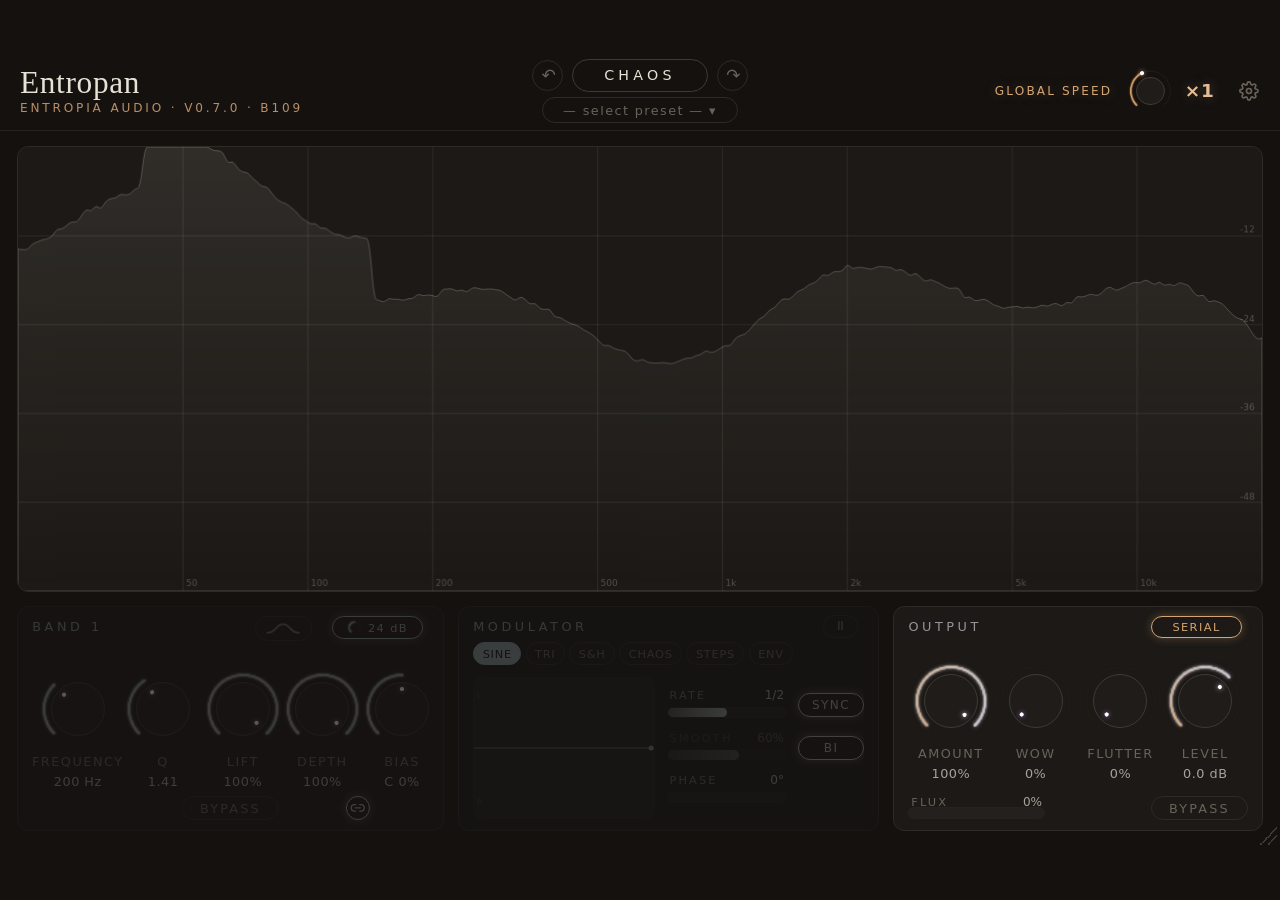
==== plugins/Entropan/Source/ui/public/index.html @ ece5e02d "fix(Entropan): B109 — repair the broken document, shape picker gets icons The UI was broken: raw scr" ====
<!DOCTYPE html>
<html lang="en">
<head>
<meta charset="UTF-8">
<meta name="viewport" content="width=device-width, initial-scale=1.0">
<title>Entropan</title>
<style>
  /* ─── BUNDLED VARIABLE FONTS (served from JUCE BinaryData) ─── */
  @font-face {
    font-family: 'Montserrat';
    src: url('/fonts/Montserrat-Variable.woff2') format('woff2-variations');
    font-weight: 100 900; font-style: normal; font-display: swap;
  }
  @font-face {
    font-family: 'Fraunces';
    src: url('/fonts/Fraunces-Variable.woff2') format('woff2-variations');
    font-weight: 100 900; font-style: normal; font-display: swap;
  }
  /* Barlow Condensed is the house UI face (Entropia design system). It ships as
     STATIC weights — there is no variable cut — so it needs one @font-face per
     weight rather than a single range. 300-600 covers everything the UI asks
     for; the few weight:100 rules resolve to 300, which is the nearest real cut
     and far better than a synthesised one. */
  @font-face {
    font-family: 'Barlow Condensed';
    src: url('/fonts/BarlowCondensed-300.woff2') format('woff2');
    font-weight: 300; font-style: normal; font-display: swap;
  }
  @font-face {
    font-family: 'Barlow Condensed';
    src: url('/fonts/BarlowCondensed-400.woff2') format('woff2');
    font-weight: 400; font-style: normal; font-display: swap;
  }
  @font-face {
    font-family: 'Barlow Condensed';
    src: url('/fonts/BarlowCondensed-500.woff2') format('woff2');
    font-weight: 500; font-style: normal; font-display: swap;
  }
  @font-face {
    font-family: 'Barlow Condensed';
    src: url('/fonts/BarlowCondensed-600.woff2') format('woff2');
    font-weight: 600; font-style: normal; font-display: swap;
  }

  /* ─── DESIGN TOKENS — cloned from Chaosverb v1.0.18 ─── */
  :root {
    --bg-shell: #14110F;
    --bg-card: #1C1916;
    --bg-elevated: #24201D;
    --border-subtle: #2e2a25;
    --border-bright: #3e3a35;
    --border-divider: #26221F;
    --text-primary: #E8E2D6;
    --text-secondary: #A8A29A;
    --text-dim: #6A6258;
    --text-faint: #403A32;
    --accent: #D4A574;
    --accent-bright: #E2BD96;
    --accent-glow: rgba(212, 165, 116, 0.35);
    --accent-tint: rgba(212, 165, 116, 0.08);
    --section-output: #c8c8d0;
    --state-warning: #ffb86b;
    --t-fast: 120ms;
    --t-base: 200ms;
    --t-slow: 350ms;
    --ease-editorial: cubic-bezier(0.22, 1, 0.36, 1);
    /* canvas-only inks — JS reads these so the renderers follow the theme */
    --knob-track: #1f1c19;
    --knob-face: #1f1c19;
    --knob-face-locked: #181612;
    --knob-face-border: #3e3a35;   /* == --border-bright; Daylight overrides */
    --knob-dot: #ffffff;
    /* States. "Locked" and "frozen" were literals until Daylight arrived, and
       a literal tuned for near-black inverts on parchment: #444 reads as DIM
       on ink and as EMPHASIS on paper. Each state gets a pair. */
    --locked-ink: #444;
    --locked-line: #2a2724;
    --locked-fill: linear-gradient(90deg, #4a4a4a, #666);
    --freeze-on: #7fd4ff;
    --freeze-glow: #7fd4ff55;
    --switch-off: #2A2724;
    --switch-thumb: #E8E2D6;
    --danger: #d98a8a;
    --danger-line: #5a3a3a;
    --danger-tint: rgba(217,138,138,0.12);
    --warn: #d9b98a;
    --analyzer-ink: 232,226,214;   /* rgb triplet: analyser fill/stroke */
    --grid-ink: 232,226,214;
    --floating-bg: rgba(36, 32, 29, 0.92);   /* quick-menu floating over the analyser */
    --dim-veil: rgba(20, 17, 15, 0.55);      /* bypass wash: toward the dark shell */
  }

  /* ── LIGHT SKIN (Entropia "daylight" palette: parchment + plum ink) ──
     Only token values change; every rule above/below reads the variables, so
     the whole UI re-skins from this one block. */
  body.theme-light {
    --bg-shell: #EDE0CC;          /* paper */
    --bg-card: #F0E0D0;           /* parchment */
    --bg-elevated: #F7ECDC;       /* lifted surface */
    --border-subtle: rgba(38,16,25,0.14);
    --border-bright: rgba(38,16,25,0.26);
    --border-divider: rgba(38,16,25,0.10);
    --text-primary: #261019;      /* plum-black ink */
    --text-secondary: rgba(38,16,25,0.72);
    --text-dim: rgba(38,16,25,0.50);
    --text-faint: rgba(38,16,25,0.30);
    --accent: #DD6E26;            /* burnt copper */
    --accent-bright: #F08030;
    --accent-glow: rgba(221,110,38,0.35);
    --accent-tint: rgba(221,110,38,0.10);
    --section-output: #9A6A45;    /* toasted umber */
    --state-warning: #C98A32;     /* ochre */
    /* Knobs do NOT invert on paper. Per the Daylight spec (palette repo,
       components/audio/Knob.jsx) the face stays the deep ink block — --plum,
       the same disc as Night — with a parchment pip and a hairline of paper
       around it. Only the track lightens: ink at 10%, not a tan fill. */
    --knob-track: rgba(38,16,25,0.10);
    --knob-face: #302030;         /* --plum */
    --knob-face-locked: #241826;
    --knob-face-border: rgba(240,224,208,0.14);
    --knob-dot: #F0E0D0;          /* --parchment */
    /* Locked has to stay QUIETER than --text-dim (ink @ 0.50), so on paper it
       goes thinner, not darker. Freeze borrows the dusty teal; the reds move
       to a brick that survives on parchment. */
    --locked-ink: rgba(38,16,25,0.26);
    --locked-line: rgba(38,16,25,0.06);
    --locked-fill: linear-gradient(90deg, rgba(38,16,25,0.16), rgba(38,16,25,0.30));
    --freeze-on: #37707C;
    --freeze-glow: rgba(55,112,124,0.22);
    --switch-off: rgba(38,16,25,0.18);
    --switch-thumb: #F7ECDC;
    --danger: #A34234;
    --danger-line: rgba(163,66,52,0.42);
    --danger-tint: rgba(163,66,52,0.12);
    --warn: #8A6420;
    --analyzer-ink: 38,16,25;     /* ink, not cream */
    --grid-ink: 38,16,25;
    --floating-bg: rgba(247, 236, 220, 0.94);   /* lifted parchment, not ink */
    --dim-veil: rgba(237, 224, 204, 0.62);      /* bypass wash: toward paper (--paper-veil) */
  }

  html, body { height: 100%; margin: 0; padding: 0; }
  *, *::before, *::after { box-sizing: border-box; }

  body {
    user-select: none; -webkit-user-select: none;
    cursor: default; overflow: hidden;
    background: var(--bg-shell);
    color: var(--text-primary);
    font-family: 'Barlow Condensed', 'Inter', ui-sans-serif, system-ui, sans-serif;
    font-size: 11px;
  }

  /* Fixed 900×560 design space; JS scales the shell uniformly to the window
     (Chaosverb currentScale pattern). Aspect is host-locked via constrainer. */
  body { display: flex; align-items: center; justify-content: center; }
  .plugin-shell {
    width: 900px; height: 560px;
    display: flex; flex-direction: column;
    background: var(--bg-shell);
    position: relative;
    /* scaled via CSS zoom (kit pattern) — reflows layout, so canvases size
       to the real on-screen pixels and stay DPI-sharp at every scale */
  }

  /* ─── HEADER ─── */
  .header {
    height: 56px; flex: 0 0 56px;
    display: flex; align-items: center; justify-content: space-between;
    padding: 0 14px;
    border-bottom: 1px solid var(--border-divider);
  }
  .header-left { display: flex; flex-direction: column; gap: 2px; min-width: 210px; }
  .plugin-title {
    font-family: 'Fraunces', Georgia, serif;
    font-weight: 300; font-size: 22px; line-height: 1;
    color: var(--text-primary); letter-spacing: 0.5px;
  }
  .plugin-eyebrow {
    font-size: 8.5px; letter-spacing: 2px; text-transform: uppercase;
    color: var(--accent); opacity: 0.85;
  }
  .header-center { display: flex; flex-direction: column; align-items: center; gap: 4px; }
  .chaos-row { display: flex; align-items: center; gap: 6px; }
  .mutate-btn {
    font-family: inherit; font-size: 10px; letter-spacing: 3px;
    color: var(--text-primary); background: transparent;
    border: 1px solid var(--border-bright); border-radius: 14px;
    padding: 5px 22px; cursor: pointer;
    transition: all var(--t-base) var(--ease-editorial);
  }
  .mutate-btn:hover { border-color: var(--accent); color: var(--accent); box-shadow: 0 0 12px var(--accent-glow); }
  .undo-btn {
    font-family: inherit; font-size: 12px; color: var(--text-dim);
    background: transparent; border: 1px solid var(--border-subtle);
    border-radius: 50%; width: 22px; height: 22px; cursor: pointer; line-height: 1;
  }
  .undo-btn:hover { color: var(--text-secondary); border-color: var(--border-bright); }
  .preset-bar { position: relative; }
  .preset-btn {
    font-family: inherit; font-size: 9px; letter-spacing: 1px;
    color: var(--text-dim); background: transparent;
    border: 1px solid var(--border-subtle); border-radius: 10px;
    padding: 3px 14px; cursor: pointer;
  }
  .preset-btn:hover { color: var(--text-secondary); border-color: var(--border-bright); }
  .preset-btn.has-preset { color: var(--accent); border-color: var(--accent-glow); }
  /* ── preset dropdown (Chaosverb pattern: custom popover, built by JS) ── */
  .preset-menu {
    display: none; position: absolute; top: calc(100% + 4px); left: 50%;
    transform: translateX(-50%); min-width: 172px; max-height: 300px; overflow-y: auto;
    background: var(--bg-elevated); border: 1px solid var(--border-bright);
    border-radius: 8px; padding: 4px; z-index: 60;
    box-shadow: 0 8px 24px rgba(0,0,0,0.55);
  }
  .preset-menu.visible { display: block; }
  .preset-row {
    display: flex; align-items: center; gap: 7px;
    font-size: 9px; letter-spacing: 1px; color: var(--text-secondary);
    padding: 5px 8px; border-radius: 5px; cursor: pointer; user-select: none;
  }
  .preset-row:hover { background: var(--accent-tint); color: var(--text-primary); }
  .preset-row.is-current { color: var(--accent); }
  .preset-row .preset-x {
    margin-left: auto; width: 14px; height: 14px; line-height: 12px; text-align: center;
    font-size: 11px; color: var(--text-faint); background: transparent;
    border: none; border-radius: 50%; cursor: pointer; padding: 0;
  }
  .preset-row .preset-x:hover { color: var(--danger); background: var(--danger-tint); }
  .preset-action-icon { width: 11px; text-align: center; color: var(--accent); }
  .preset-divider { height: 1px; background: var(--border-divider); margin: 4px 2px; }
  .preset-section-label {
    font-size: 8px; letter-spacing: 2px; color: var(--text-faint);
    text-transform: uppercase; padding: 3px 8px 2px;
  }
  /* save dialog — window.prompt() is blocked in WKWebView, so a real overlay */
  .preset-save-overlay {
    display: none; position: fixed; inset: 0; z-index: 200;
    background: rgba(0,0,0,0.55); align-items: center; justify-content: center;
  }
  .preset-save-overlay.visible { display: flex; }
  .preset-save-card {
    width: 250px; background: var(--bg-elevated);
    border: 1px solid var(--border-bright); border-radius: 10px; padding: 14px;
  }
  .preset-save-title { font-size: 10px; letter-spacing: 2px; color: var(--text-primary); margin-bottom: 10px; }
  .preset-save-card input {
    width: 100%; box-sizing: border-box; font-family: inherit; font-size: 11px;
    color: var(--text-primary); background: var(--bg-card);
    border: 1px solid var(--border-bright); border-radius: 6px; padding: 6px 8px; outline: none;
  }
  .preset-save-card input:focus { border-color: var(--accent); }
  .preset-save-msg { font-size: 9px; line-height: 1.4; color: var(--text-dim); margin-top: 8px; min-height: 12px; }
  .preset-save-msg.warn { color: var(--warn); }
  .preset-save-actions { display: flex; gap: 6px; justify-content: flex-end; margin-top: 10px; }
  .preset-save-actions button {
    font-family: inherit; font-size: 9px; letter-spacing: 1px; cursor: pointer;
    color: var(--text-secondary); background: transparent;
    border: 1px solid var(--border-subtle); border-radius: 6px; padding: 4px 10px;
  }
  .preset-save-actions button:hover { color: var(--text-primary); border-color: var(--border-bright); }
  .preset-save-actions button.primary { color: var(--accent); border-color: var(--accent-glow); }
  .preset-save-actions button.danger  { color: var(--danger); border-color: var(--danger-line); }
  .header-right { display: flex; align-items: center; gap: 11px; min-width: 210px; justify-content: flex-end; }
  .settings-btn.hdr { align-self: center; }
  .knob-wrap.knob-hdr { display: flex; flex-direction: row; align-items: center; gap: 8px; width: auto; cursor: ns-resize; }
  .knob-hdr .knob-body { width: 32px; height: 32px; position: relative; }
  .knob-hdr .knob-body canvas { width: 42px; height: 42px; top: -5px; left: -5px; }
  .knob-hdr .knob-face { top: 6px; left: 6px; width: 20px; height: 20px; }
  .knob-hdr .knob-label { display: none; }
  .knob-hdr .knob-value { font-size: 13px; font-weight: 600; color: var(--accent-bright); text-shadow: 0 0 8px var(--accent-glow); min-width: 26px; text-align: left; font-variant-numeric: tabular-nums; }
  .settings-btn.hdr { position: static; width: 16px; height: 16px; }
  .seed-arrow {
    font-family: inherit; background: transparent; color: var(--text-dim);
    border: 1px solid var(--border-subtle); border-radius: 4px;
    width: 16px; height: 16px; font-size: 9px; cursor: pointer; line-height: 1; padding: 0;
  }
  .seed-arrow:hover { color: var(--accent); border-color: var(--accent); }
  .seed-val { font-size: 11px; color: var(--text-secondary); min-width: 26px; text-align: center; }

  /* global speed label (knob sits beside it) */
  .speed-label {
    font-size: 8.5px; letter-spacing: 1.5px; color: var(--accent);
    text-shadow: 0 0 8px var(--accent-glow);
  }

  /* ─── SPECTRUM ─── */
  .spectrum-wrap { flex: 1 1 auto; position: relative; margin: 10px 12px 0 12px; }
  #spectrum {
    position: absolute; inset: 0; width: 100%; height: 100%;
    background: var(--bg-card);
    border: 1px solid var(--border-subtle); border-radius: 8px;
    cursor: pointer;
  }

  /* floating band quick-menu */
  .quick-menu {
    position: absolute; z-index: 4; display: none;
    width: 118px; padding: 5px 7px 6px 7px;
    background: var(--floating-bg);
    border: 1px solid var(--border-bright); border-radius: 7px;
    backdrop-filter: blur(2px);
    box-shadow: 0 2px 10px rgba(0,0,0,0.45);
  }
  .quick-menu.visible { display: block; }
  .qm-grip {
    height: 8px; margin: -2px -4px 3px -4px; cursor: grab;
    display: flex; align-items: center; justify-content: center; gap: 3px;
  }
  .qm-grip::before, .qm-grip::after {
    content: ""; width: 22px; height: 2px; border-radius: 1px;
    background: var(--border-bright);
  }
  .qm-grip:active { cursor: grabbing; }
  .qm-row { position: relative; height: 17px; cursor: ew-resize; }
  .qm-row + .qm-row { margin-top: 3px; }
  .qm-label {
    position: absolute; top: 0; left: 1px;
    font-size: 7px; letter-spacing: 1px; color: var(--text-dim); text-transform: uppercase;
  }
  .qm-value { position: absolute; top: 0; right: 1px; font-size: 7.5px; color: var(--text-secondary); }
  /* routed row: clear the handle dot so it never covers the value text */
  .qm-row.routed .qm-value { padding-right: 10px; }
  .qm-track {
    position: absolute; left: 0; right: 0; bottom: 1px; height: 5px;
    background: var(--bg-shell); border-radius: 3px; overflow: hidden;
    border: 1px solid var(--border-divider);
  }
  .qm-fill { position: absolute; left: 0; top: 0; bottom: 0; border-radius: 3px; }
  /* live modulated-value marker (source-coloured) on routed tracks */
  .mod-mark {
    display: none; position: absolute; top: -1px; bottom: -1px; width: 2px;
    margin-left: -1px; border-radius: 1px; pointer-events: none;
    box-shadow: 0 0 4px currentColor;
  }

  /* ─── BOTTOM STRIP ─── */
  .bottom {
    flex: 0 0 180px;
    min-height: 0; height: 180px;
    display: flex; gap: 10px;
    padding: 10px 12px 12px 12px;
  }
  .section-col {
    background: var(--bg-card);
    border: 1px solid var(--border-subtle); border-radius: 8px;
    padding: 8px 10px;
    display: flex; flex-direction: column;
    min-height: 0; overflow: hidden;
  }
  .section-label {
    font-size: 9px; letter-spacing: 2.5px; text-transform: uppercase;
    opacity: 0.9; margin-bottom: 4px;
  }
  .sec-band { flex: 0 0 300px; position: relative; }   /* anchor for the link button */
  .sec-mod  { flex: 1 1 auto; min-width: 0; position: relative; }
  /* ── mod matrix ── */
  /* per-band modulation pause — top-right of the modulator card */
  .mod-freeze-btn {
    position: absolute; top: 5px; right: 14px; z-index: 5;
    font-size: 9px; line-height: 1; padding: 3px 7px;
    background: transparent; border: 1px solid var(--border-subtle);
    border-radius: 9px; color: var(--text-dim); cursor: pointer; user-select: none;
  }
  .mod-freeze-btn.frozen {
    color: var(--freeze-on); border-color: var(--freeze-on);
    box-shadow: 0 0 7px var(--freeze-glow); text-shadow: 0 0 5px var(--freeze-on);
  }
  .drag-ghost {
    position: fixed; z-index: 90; pointer-events: none;
    width: 10px; height: 10px; border-radius: 50%;
    margin: -5px 0 0 -5px; box-shadow: 0 0 8px 2px rgba(255,255,255,0.25);
  }
  /* Routed-destination handle: the permanent way back to the amount dial.
     Source-coloured, click-through-proof (its own mousedown stops the drag). */
  .mod-handle {
    display: none; position: absolute; z-index: 9;
    width: 6px; height: 6px; border-radius: 50%; cursor: pointer;
    box-shadow: 0 0 4px currentColor; transition: transform 90ms ease;
  }
  .mod-handle:hover { transform: scale(1.6); }
  .knob-wrap .mod-handle { top: 1px; right: 5px; }
  .hslider .mod-handle { top: 1px; right: -2px; }
  .qm-row  .mod-handle { top: 2px; right: 2px; }
  /* floating mod-amount dial: link-icon-sized (16px). The arc IS the value —
     drag ↑↓ sets depth, right-click removes; exact % lives in the tooltip. */
  /* amount editor: a row of tiny dials, ONE PER ROUTE on the destination —
     several modulators on one knob edit side by side, not click-to-cycle */
  .mod-editor { position: fixed; z-index: 95; display: none; gap: 3px; }
  .mod-editor.open { display: flex; }
  .me-dial {
    width: 16px; height: 16px; border-radius: 50%; position: relative;
    background: var(--bg-card); border: 1px solid var(--border-subtle);
    cursor: ns-resize; user-select: none;
  }
  .me-dial canvas { position: absolute; inset: 0; width: 14px; height: 14px; pointer-events: none; }
  .sec-out  { flex: 0 0 260px; }
  /* Sits on the bottom row beside BYPASS, left half of the card. */
  /* Compound selector for the same reason as the BYPASS rule below: plain
     `.hslider` sets height:22px further down, and at equal specificity the
     later rule wins — which left this box oversized and dropped the track well
     clear of its label. 18px matches the step row's compact fader, so FLUX
     reads exactly like SPEED does under the modulator. */
  .sec-out .hslider.out-flux {
    position: absolute; left: 10px; bottom: 6px; width: 96px;
    height: 18px; flex: none;
  }
  /* BYPASS shifts right of the fader instead of sitting centred on the card. */
  /* Two class names, not one: `.sec-out .bypass-btn` further down centres the
     button, and at equal specificity the later rule wins — which left BYPASS
     sitting on top of the FLUX fader. */
  .sec-out .bypass-btn.out-bypass-shift { left: auto; right: 10px; transform: none; }
  .sec-out .section-label { color: var(--section-output); opacity: 0.7; }

  .knob-row { display: flex; justify-content: space-around; align-items: center; flex: 1; }
  /* ─── Knob — exact Chaosverb v1.0.18 component (entropia-webview-ui kit) ─── */
  .knob-wrap {
    display: flex; flex-direction: column; align-items: center;
    gap: 5px; width: 64px; cursor: ns-resize; position: relative;
  }
  .knob-body { width: 56px; height: 56px; position: relative; flex-shrink: 0; }
  /* Canvas is 72px (16px bigger than .knob-body) so glow has room past
     the arc without clipping. Negative offset keeps it visually centered. */
  .knob-body canvas {
    position: absolute; top: -8px; left: -8px;
    width: 72px; height: 72px;
  }
  .knob-face {
    position: absolute; top: 9px; left: 9px; width: 38px; height: 38px;
    border-radius: 50%; background: var(--knob-face);
    border: 1px solid var(--knob-face-border);
    box-shadow: none; z-index: 2;
    transition: border-color 0.15s ease, background 0.15s ease;
  }
  .knob-indicator {
    position: absolute; top: 50%; left: 50%;
    width: 2.5px; height: 2.5px;
    margin-left: -1.25px; margin-top: -1.25px;
    border-radius: 50%; background: var(--knob-dot);
    z-index: 4; pointer-events: none;
    transition: background 0.15s ease;
    transform-origin: 50% 50%;
  }
  .knob-label {
    font-size: 9px; font-weight: 400; letter-spacing: 0.12em;
    text-transform: uppercase; color: var(--text-dim);
    text-align: center; line-height: 1;
  }
  .knob-value {
    font-size: 9px; font-weight: 500; letter-spacing: 0.04em;
    color: var(--text-secondary); text-align: center; line-height: 1;
    font-variant-numeric: tabular-nums;
  }

  /* ── CHAOS parameter locks — Chaosverb mechanism ──
     Right-click a control to lock it; a locked param DIMS (grey, no glow) and
     CHAOS leaves it alone. Section titles lock every param in the section and
     go BRIGHT when fully locked (bright = "this is held"). */
  .knob-body.locked .knob-face { border-color: transparent; }
  .hslider.locked .hs-label, .hslider.locked .hs-value { color: var(--locked-ink); }
  .hslider.locked .hs-track { border-color: var(--locked-line); }
  .mode-chips.locked .mode-chip { opacity: 0.45; filter: saturate(0.2); }
  .section-label.lockable {
    cursor: pointer; user-select: none;
    /* hit area = the word only, not the whole card-width row (parent is a flex
       column, so align-self is what actually stops the stretch) */
    display: inline-block; align-self: flex-start; width: fit-content;
    transition: filter 0.15s ease, text-shadow 0.15s ease;
  }
  .section-label.lockable:hover { filter: brightness(1.6); }
  .section-label.lockable.locked {
    filter: brightness(1.9); opacity: 1;
    text-shadow: 0 0 5px currentColor;
  }
  /* Nothing to edit (no band placed) → section reads as "off", like a bypassed band */
  .section-col.section-off { opacity: 0.3; filter: saturate(0.12); pointer-events: none; }
  /* band BYPASSED: dimmed but still coloured (lock = grey desat — different) */
  .sec-band.bypassed .knob-row, .sec-band.bypassed .link-btn, .sec-band.bypassed .routing-toggle {
    opacity: 0.42; filter: brightness(0.8);
  }
  /* DEPTH↔BIAS link toggle — chain icon below the knob row, under the
     DEPTH/BIAS boundary (knob columns sit at 10/30/50/70/90% → boundary 80%) */
  .link-btn {
    position: absolute; left: 80%; bottom: 7px; transform: translateX(-50%);
    width: 16px; height: 16px; padding: 0;
    display: flex; align-items: center; justify-content: center;
    background: transparent; border: 1px solid var(--border-subtle);
    border-radius: 50%; cursor: pointer; color: var(--text-dim);
    transition: all var(--t-fast) var(--ease-editorial);
  }
  .link-btn svg { width: 11px; height: 11px; display: block; }
  .link-btn .icon-unlink { display: none; }
  .link-btn.free .icon-link { display: none; }
  .link-btn.free .icon-unlink { display: block; }

  .toggle-btn {
    font-family: inherit; font-size: 9px; letter-spacing: 1.5px;
    background: transparent; color: var(--text-dim);
    border: 1px solid var(--border-subtle); border-radius: 10px;
    padding: 3px 12px; cursor: pointer; margin-top: 4px;
    transition: all var(--t-fast) var(--ease-editorial);
  }
  .bypass-btn.active { color: var(--state-warning); border-color: var(--state-warning); }
  .sec-out { position: relative; }
  .sec-out .bypass-btn {
    position: absolute; bottom: 7px; left: 50%; transform: translateX(-50%);
    margin: 0;
  }

  /* ── bottom action row: both BYPASS buttons and the link share height 17,
     bottom 7 — one visual line across the cards ── */
  .bypass-btn {
    height: 17px; box-sizing: border-box; margin-top: 0;
    display: inline-flex; align-items: center; justify-content: center;
    padding: 0 12px;
  }
  .link-btn { height: 17px; width: 17px; box-sizing: border-box; }

  /* slope pill reads as a mini KNOB: dial arc + value, ns-resize drag */
  .routing-toggle#slopeToggle { display: inline-flex; align-items: center; justify-content: center; gap: 4px; }
  #slopeDial { width: 11px; height: 11px; flex: 0 0 11px; pointer-events: none; }

  /* bottom-centre of the band card — placement only, look inherited from .bypass-btn */
  .band-bypass-btn { position: absolute; bottom: 7px; left: 50%; transform: translateX(-50%); z-index: 5; }
  /* .bypass-btn.active already sets colour+border (band button carries both classes) */
  .band-bypass-btn.active { box-shadow: 0 0 7px color-mix(in srgb, var(--state-warning) 35%, transparent); }
  /* SOLO lives in the floating quick-menu, on the band it belongs to, rather
     than in the panel: the menu already follows the selected bell around the
     analyser, so the control sits where you are looking while you place it.
     Armed it takes the accent, not the warning colour — bypass is a
     subtraction, solo is a monitor state. */
  .qm-btn-row { margin-top: 4px; display: flex; gap: 3px; }
  /* Delete sits BESIDE solo rather than in the panel's top corner: an X in the
     corner of a floating panel reads as "close this", which is the last thing a
     destructive control should look like. */
  .qm-del {
    flex: 0 0 16px; height: 15px; padding: 0; line-height: 1;
    font-family: inherit; font-size: 11px; box-sizing: border-box;
    background: transparent; color: var(--text-dim);
    border: 1px solid var(--border-subtle); border-radius: 4px; cursor: pointer;
    transition: color var(--t-fast) var(--ease-editorial),
                border-color var(--t-fast) var(--ease-editorial);
  }
  .qm-del:hover { color: var(--danger); border-color: var(--danger); }
  .qm-solo {
    flex: 1; height: 15px; font-family: inherit; font-size: 8px;
    letter-spacing: 1px; box-sizing: border-box;
    background: transparent; color: var(--text-dim);
    border: 1px solid var(--border-subtle); border-radius: 4px; cursor: pointer;
    transition: color var(--t-fast) var(--ease-editorial),
                border-color var(--t-fast) var(--ease-editorial);
  }
  .qm-solo:hover { color: var(--text-secondary); }
  .qm-solo.active {
    color: var(--accent); border-color: var(--accent);
    box-shadow: 0 0 6px color-mix(in srgb, var(--accent) 35%, transparent);
  }
  /* another band holds the solo bus — this one is being silenced by it */
  .qm-solo.dimmed { border-style: dashed; opacity: 0.55; }

  /* mode chips */
  .mode-chips { display: flex; gap: 3px; margin: 2px 0 8px 0; flex-wrap: wrap; }
  .mode-chip {
    font-family: inherit; font-size: 8px; letter-spacing: 0.5px;
    background: transparent; color: var(--text-dim);
    border: 1px solid var(--border-subtle); border-radius: 9px;
    padding: 2.5px 6px; cursor: pointer; white-space: nowrap; flex: 0 0 auto;
    transition: all var(--t-fast) var(--ease-editorial);
  }

  /* mod layout: scope left, content right */
  .mod-body { display: flex; gap: 8px; flex: 1; min-height: 0; }
  #scopeCanvas {
    /* min-width:0 is REQUIRED — a flex item defaults to min-width:auto, which for
       a canvas resolves to its intrinsic (width-attribute) size. drawScope sets
       that attr to rect.width*DPR, so on a retina display the floor doubled every
       frame and the scope crushed .mod-right until the faders collapsed. */
    flex: 0 0 128px; min-width: 0; min-height: 0; height: 100%;
    border-radius: 6px; background: var(--bg-elevated);
    border: 1px solid var(--border-divider);
  }
  .mod-right { flex: 1; min-width: 0; display: flex; flex-direction: column; min-height: 0; }

  /* h-sliders */
  .hslider-stack { display: flex; flex-direction: column; gap: 8px; flex: 1; justify-content: center; min-height: 0; overflow: hidden; }
  /* ENV mode shows 4 rows (ATK/REL/SC-F/GAIN) where others show 3 — tighten so GAIN stays inside */
  .hslider-stack.compact { gap: 3px; }
  .hslider-stack.compact .hslider { height: 19px; }
  .hslider-row { display: flex; align-items: center; gap: 8px; }
  .hslider { flex: 1; height: 22px; position: relative; cursor: ew-resize; }
  .hslider .hs-label {
    position: absolute; top: -1px; left: 2px;
    font-size: 8px; letter-spacing: 1.5px; color: var(--text-dim); text-transform: uppercase;
  }
  .hslider .hs-value { position: absolute; top: -1px; right: 2px; font-size: 8.5px; color: var(--text-secondary); }
  .hslider .hs-track {
    position: absolute; left: 0; right: 0; bottom: 2px; height: 8px;
    background: var(--bg-elevated); border-radius: 4px; overflow: hidden;
    border: 1px solid var(--border-divider);
  }
  .hslider .hs-fill { position: absolute; left: 0; top: 0; bottom: 0; border-radius: 4px; }
  .hslider.disabled { opacity: 0.35; pointer-events: none; }
  .mode-toggle {
    font-family: inherit; font-size: 8.5px; letter-spacing: 1px;
    background: transparent; color: var(--text-dim);
    border: 1px solid var(--border-subtle); border-radius: 9px;
    width: 46px; padding: 3px 0; cursor: pointer;
  }

  /* step editor */
  .step-editor { display: none; flex: 1; min-height: 0; flex-direction: column; gap: 4px; position: relative; }
  .step-editor.visible { display: flex; }
  #stepCanvas { flex: 1; min-height: 0; width: 100%; border-radius: 6px; background: var(--bg-elevated); border: 1px solid var(--border-divider); cursor: crosshair; }
  /* one compact control row (SPEED · SYNC · SMOOTH) — the grid gets the rest */
  .step-ctl-row { flex: 0 0 18px; gap: 8px; }
  .step-ctl-row .hslider { height: 18px; }
  .step-ctl-row .mode-toggle { font-size: 8px; padding: 1.5px 8px; }
  .step-count-row { display: flex; align-items: center; gap: 5px; justify-content: flex-end; flex: 0 0 16px; }
  .step-count-row .step-preset-sel, .step-count-row .step-save-btn { font-size: 8px; padding: 1px 5px; }
  .step-del-btn { color: var(--danger); border-color: var(--danger-line); }
  .step-del-btn:disabled { opacity: 0.35; cursor: default; color: var(--text-dim); border-color: var(--border-subtle); }
  .preset-name-input {
    position: absolute; left: 8px; right: 8px; bottom: 6px; z-index: 20;
    font-family: inherit; font-size: 10px; letter-spacing: 0.05em;
    padding: 4px 8px; border-radius: 6px; outline: none;
    background: var(--bg-elevated); color: var(--text-primary);
    border: 1px solid var(--accent);
  }
  .preset-name-input::placeholder { color: var(--text-dim); }
  .step-count-row span { font-size: 8.5px; letter-spacing: 1px; color: var(--text-dim); }
  .step-preset-sel {
    font-family: inherit; font-size: 8px; letter-spacing: 0.5px;
    background: var(--bg-elevated); color: var(--text-secondary);
    border: 1px solid var(--border-subtle); border-radius: 8px;
    padding: 2px 6px; cursor: pointer; margin-right: auto;
  }
  .step-save-btn {
    font-family: inherit; font-size: 8px; letter-spacing: 1px;
    background: transparent; color: var(--text-dim);
    border: 1px solid var(--border-subtle); border-radius: 8px;
    padding: 2px 8px; cursor: pointer;
  }
  .step-save-btn:hover { color: var(--accent); border-color: var(--accent); }

  /* output */
  /* absolute so the OUTPUT title stays a plain 1-line label → knob rows align across sections */
  /* fixed width fits the longer word ("PARALLEL") so it never wraps or shifts;
     text centred, single line */
  /* Sits left of the slope dial in the band header. Compound selector so it
     beats .routing-toggle regardless of source order. */
  .sec-band .mode-toggle.shape-toggle { right: 92px; width: 40px; padding: 2px 0; }
  .shape-ico { width: 24px; height: 12px; display: block; margin: 0 auto; overflow: visible; }
  .shape-ico path { fill: none; stroke: currentColor; stroke-width: 1.4; stroke-linecap: round; stroke-linejoin: round; }
  /* Pro-Q-style shape picker: the icon IS the label, so the curve you are
     choosing is the thing you look at. */
  .shape-menu {
    position: absolute; top: 26px; right: 92px; z-index: 20; display: none;
    padding: 3px; border-radius: 7px; min-width: 104px;
    background: var(--floating-bg); border: 1px solid var(--border-bright);
    box-shadow: 0 4px 14px rgba(0,0,0,0.40);
  }
  .shape-menu.visible { display: block; }
  .shape-item {
    display: flex; align-items: center; gap: 8px; width: 100%;
    font-family: inherit; font-size: 8.5px; letter-spacing: 0.8px;
    background: transparent; border: none; border-radius: 4px;
    padding: 4px 7px; cursor: pointer; color: var(--text-dim);
  }
  .shape-item:hover { background: var(--accent-tint); color: var(--text-primary); }
  .shape-item.on { color: var(--accent); }
  .shape-item .shape-ico { margin: 0; flex: 0 0 24px; }
  .routing-toggle { position: absolute; top: 6px; right: 14px; z-index: 5;
    width: 64px; padding: 2px 0; font-size: 8px; letter-spacing: 1px;
    text-align: center; white-space: nowrap; }
  /* padding-bottom reserves the strip the FLUX fader and BYPASS share, so the
     fader.s label cannot ride up into the knob values. */
  .out-knob-row { display: flex; justify-content: space-around; align-items: center; flex: 1; padding-bottom: 12px; }

  /* overlays */
  .mutation-flash {
    position: absolute; inset: 0; z-index: 10; pointer-events: none;
    background: radial-gradient(circle at 50% 12%, var(--accent-tint), transparent 55%);
    opacity: 0; transition: opacity var(--t-slow) var(--ease-editorial);
  }
  .mutation-flash.fire { opacity: 0.6; transition: none; }
  .bypass-dim {
    position: absolute; inset: 0; z-index: 9; pointer-events: none;
    background: var(--dim-veil); opacity: 0;
    transition: opacity var(--t-base) var(--ease-editorial);
  }
  .bypass-dim.on { opacity: 1; }

  /* ─── SETTINGS POPOVER (Chaosverb feature set) ─── */
  .about-popover { left: 12px; right: auto; width: 210px; }
  .header-left { cursor: pointer; }
  .settings-popover {
    position: absolute; top: 52px; right: 12px; z-index: 20;
    width: 190px; padding: 10px 12px;
    background: var(--bg-elevated);
    border: 1px solid var(--border-bright); border-radius: 8px;
    box-shadow: 0 4px 18px rgba(0,0,0,0.5);
    display: none;
  }
  .settings-popover.open { display: block; }
  .settings-popover h3 {
    margin: 0 0 8px 0; font-size: 9px; font-weight: 400;
    letter-spacing: 2px; text-transform: uppercase; color: var(--accent);
  }
  .settings-row {
    display: flex; align-items: center; justify-content: space-between;
    padding: 6px 0; border-bottom: 1px solid var(--border-divider);
  }
  .settings-row:last-child { border-bottom: none; }
  .settings-row-label { font-size: 8.5px; letter-spacing: 1px; color: var(--text-secondary); }
  .settings-row-value { font-size: 8.5px; color: var(--text-secondary); min-width: 30px; text-align: center; }
  /* iOS-style switch: the TRACK carries the state colour and the thumb stays a
     light disc, so on/off reads at a glance without a word in the control. */
  .settings-toggle {
    width: 26px; height: 15px; border-radius: 8px; cursor: pointer;
    background: var(--switch-off); border: 1px solid var(--border-subtle);
    position: relative; padding: 0;
    transition: background var(--t-fast) var(--ease-editorial),
                border-color var(--t-fast) var(--ease-editorial);
  }
  .settings-toggle::after {
    content: ""; position: absolute; top: 1.5px; left: 1.5px;
    width: 10px; height: 10px; border-radius: 50%;
    background: var(--switch-thumb);
    box-shadow: 0 1px 2px rgba(0,0,0,0.35);
    transition: left var(--t-fast) var(--ease-editorial);
  }
  .settings-toggle.on { background: var(--accent); border-color: var(--accent); }
  .settings-toggle.on::after { left: 12.5px; }
  .settings-preset-btn, .settings-mini-btn {
    font-family: inherit; font-size: 8px; letter-spacing: 0.5px;
    background: transparent; color: var(--text-dim);
    border: 1px solid var(--border-subtle); border-radius: 6px;
    padding: 2px 7px; cursor: pointer;
  }
  .settings-preset-btn:hover, .settings-mini-btn:hover { color: var(--accent); border-color: var(--accent); }
  .settings-size-row { display: flex; gap: 4px; padding: 6px 0; border-bottom: 1px solid var(--border-divider); }

  /* floating tooltip — native title doesn't render inside WKWebView */
  .ui-tooltip {
    position: fixed; z-index: 50; pointer-events: none;
    background: var(--bg-card); border: 1px solid var(--border-bright);
    color: var(--text-primary); border-radius: 6px;
    font-size: 8.5px; letter-spacing: 0.4px; padding: 4px 8px;
    max-width: 200px; opacity: 0;
    transition: opacity var(--t-fast) var(--ease-editorial);
  }
  .ui-tooltip.visible { opacity: 1; }

  .resize-grip {
    position: absolute; bottom: 2px; right: 2px; z-index: 6;
    width: 14px; height: 14px; cursor: nwse-resize;
    opacity: 0.5;
  }
  .resize-grip:hover { opacity: 1; }
  .resize-grip::before {
    content: ""; position: absolute; inset: 0;
    background:
      linear-gradient(135deg, transparent 0 55%, var(--text-dim) 55% 60%, transparent 60% 75%, var(--text-dim) 75% 80%, transparent 80%);
  }
  .settings-btn {
    position: absolute; bottom: 2px; right: 19px; z-index: 21;
    width: 14px; height: 14px; padding: 1px;
    background: transparent; border: none; cursor: pointer;
    color: var(--text-dim);
  }
  .settings-btn:hover { color: var(--text-secondary); }
  .settings-btn svg { width: 100%; height: 100%; }
</style>
</head>
<body>

<div class="plugin-shell" id="pluginShell">
  <div class="mutation-flash" id="mutationFlash"></div>
  <div class="bypass-dim" id="bypassDim"></div>

  <!-- HEADER -->
  <div class="header">
    <div class="header-left" id="brandBlock" data-tip="About · license · contact">
      <div class="plugin-title">Entropan</div>
      <div class="plugin-eyebrow" id="eyebrow">Entropia Audio</div>
    </div>
    <div class="header-center">
      <div class="chaos-row">
        <button class="undo-btn" id="undoBtn" data-tip="Undo" disabled>↶</button>
        <button class="mutate-btn" id="rerollBtn" data-tip="Re-deal all random modulators">CHAOS</button>
        <button class="undo-btn" id="redoBtn" data-tip="Redo" disabled>↷</button>
      </div>
      <div class="preset-bar">
        <button class="preset-btn" id="presetBtn"><span id="presetCurrent">— select preset —</span> ▾</button>
        <div class="preset-menu" id="presetMenu"></div>
      </div>
    </div>
    <div class="header-right">
      <span class="speed-label" data-tip="Global speed — multiplies every band's rate">GLOBAL SPEED</span>
      <div class="knob-wrap knob-hdr" id="knob_speed"></div>
      <button class="settings-btn hdr" id="settingsBtn" data-tip="Settings"><svg viewBox="0 0 24 24" fill="none" stroke="currentColor" stroke-width="2"><circle cx="12" cy="12" r="3"/><path d="M19.4 15a1.65 1.65 0 0 0 .33 1.82l.06.06a2 2 0 1 1-2.83 2.83l-.06-.06a1.65 1.65 0 0 0-1.82-.33 1.65 1.65 0 0 0-1 1.51V21a2 2 0 0 1-4 0v-.09A1.65 1.65 0 0 0 9 19.4a1.65 1.65 0 0 0-1.82.33l-.06.06a2 2 0 1 1-2.83-2.83l.06-.06a1.65 1.65 0 0 0 .33-1.82 1.65 1.65 0 0 0-1.51-1H3a2 2 0 0 1 0-4h.09A1.65 1.65 0 0 0 4.6 9a1.65 1.65 0 0 0-.33-1.82l-.06-.06a2 2 0 1 1 2.83-2.83l.06.06a1.65 1.65 0 0 0 1.82.33H9a1.65 1.65 0 0 0 1-1.51V3a2 2 0 0 1 4 0v.09a1.65 1.65 0 0 0 1 1.51 1.65 1.65 0 0 0 1.82-.33l.06-.06a2 2 0 1 1 2.83 2.83l-.06.06a1.65 1.65 0 0 0-.33 1.82V9a1.65 1.65 0 0 0 1.51 1H21a2 2 0 0 1 0 4h-.09a1.65 1.65 0 0 0-1.51 1z"/></svg></button>
    </div>
  </div>

  <!-- SPECTRUM -->
  <div class="spectrum-wrap">
    <canvas id="spectrum"></canvas>
    <div class="quick-menu" id="quickMenu">
      <div class="qm-grip" id="qmGrip" data-tip="Drag to move"></div>
      <div class="qm-row" id="qm_rate">
        <div class="qm-label">RATE</div><div class="qm-value"></div>
        <div class="qm-track"><div class="qm-fill"></div></div>
      </div>
      <div class="qm-row" id="qm_depth">
        <div class="qm-label">DEPTH</div><div class="qm-value"></div>
        <div class="qm-track"><div class="qm-fill"></div></div>
      </div>
      <div class="qm-row" id="qm_bias">
        <div class="qm-label">BIAS</div><div class="qm-value"></div>
        <div class="qm-track"><div class="qm-fill"></div></div>
      </div>
      <div class="qm-row" id="qm_gain">
        <div class="qm-label">GAIN</div><div class="qm-value"></div>
        <div class="qm-track"><div class="qm-fill"></div></div>
      </div>
      <div class="qm-btn-row">
        <button class="qm-solo" id="qmSolo" data-tip="Solo — monitor this band's bell on its own, panned. Arm several to hear them together">SOLO</button>
        <button class="qm-del" id="qmDelete" data-tip="Delete this band — frees the slot and resets it. BYPASS only mutes it and keeps the settings">×</button>
      </div>
    </div>
  </div>

  <!-- BOTTOM STRIP -->
  <div class="bottom">
    <div class="section-col sec-band">
      <div class="section-label" id="bandSecLabel">Band 1</div>
      <button class="toggle-btn bypass-btn band-bypass-btn" id="bandBypassBtn" data-tip="Bypass this band — its bell stays placed but stops processing">BYPASS</button>
      <button class="mode-toggle routing-toggle shape-toggle" id="shapeToggle" data-tip="Band shape — what this band grabs"></button>
      <div class="shape-menu" id="shapeMenu"></div>
      <button class="mode-toggle routing-toggle" id="slopeToggle" data-tip="Crossover slope — drag ↑↓, continuous 12…48 dB/oct. Soft wide grab … surgical edges. Double-click: 24" style="cursor: ns-resize;"><canvas id="slopeDial"></canvas><span id="slopeDbText">24 dB</span></button>
      <div class="knob-row">
        <div class="knob-wrap" id="knob_freq"></div>
        <div class="knob-wrap" id="knob_bwidth"></div>
        <div class="knob-wrap" id="knob_lift"></div>
        <div class="knob-wrap" id="knob_depth"></div>
        <div class="knob-wrap" id="knob_bias"></div>
      </div>
      <button class="link-btn" id="overrideToggle" data-tip="DEPTH↔BIAS link: linked = bias trims depth (no clip) · broken = free depth, pan can reach the rail">
        <svg class="icon-link" viewBox="0 0 24 24" fill="none" stroke="currentColor" stroke-width="2" stroke-linecap="round"><path d="M15 7h2a5 5 0 0 1 0 10h-2"/><path d="M9 17H7A5 5 0 0 1 7 7h2"/><line x1="8" y1="12" x2="16" y2="12"/></svg>
        <svg class="icon-unlink" viewBox="0 0 24 24" fill="none" stroke="currentColor" stroke-width="2" stroke-linecap="round"><path d="M15 7h2a5 5 0 0 1 0 10h-2"/><path d="M9 17H7A5 5 0 0 1 7 7h2"/><line x1="5" y1="19" x2="19" y2="5"/></svg>
      </button>
    </div>

    <div class="section-col sec-mod">
      <div class="section-label" id="modSecLabel">Modulator</div>
      <button class="mod-freeze-btn" id="modFreezeBtn" data-tip="Pause this band's modulation — all waveforms hold their value">⏸</button>
      <div class="mode-chips" id="modeChips"></div>
      <div class="mod-body">
        <canvas id="scopeCanvas"></canvas>
        <div class="mod-right">
          <div class="hslider-stack" id="sliderStack">
            <div class="hslider-row">
              <div class="hslider" id="hs_rate"></div>
              <button class="mode-toggle" id="syncToggle">SYNC</button>
            </div>
            <div class="hslider-row">
              <div class="hslider" id="hs_inertia"></div>
              <button class="mode-toggle" id="polToggle" data-tip="Bipolar (L↔R) or Unipolar (centre→one side)">BI</button>
            </div>
            <div class="hslider-row">
              <div class="hslider" id="hs_phase"></div>
              <div style="width:46px;"></div>
            </div>
            <div class="hslider-row" id="envGainRow" style="display:none;">
              <div class="hslider" id="hs_envgain"></div>
              <div style="width:46px;"></div>
            </div>
          </div>
          <div class="step-editor" id="stepEditor">
            <canvas id="stepCanvas"></canvas>
            <div class="hslider-row step-ctl-row">
              <div class="hslider" id="hs_stepspeed"></div>
              <button class="mode-toggle" id="stepSyncToggle">SYNC</button>
              <div class="hslider" id="hs_stepsmooth"></div>
            </div>
            <div class="step-count-row">
              <select class="step-preset-sel" id="stepPresetSel"></select>
              <button class="step-save-btn" id="stepSaveBtn" data-tip="Save current pattern as preset">SAVE</button>
              <button class="step-save-btn step-del-btn" id="stepDelBtn" data-tip="Delete the selected ★ preset" disabled>DEL</button>
              <span>STEPS</span>
              <button class="seed-arrow" id="stepDown">−</button>
              <span class="seed-val" id="stepCount">8</span>
              <button class="seed-arrow" id="stepUp">+</button>
            </div>
          </div>
        </div>
      </div>
    </div>

    <div class="section-col sec-out">
      <div class="section-label" id="outSecLabel">Output</div>
      <button class="mode-toggle routing-toggle" id="routingToggle" data-tip="Serial: bands chain (a later band re-pans an overlapping earlier one). Parallel: bands run independently on the dry input (overlaps blend).">SERIAL</button>
      <div class="out-knob-row">
        <div class="knob-wrap" id="knob_mix"></div>
        <div class="knob-wrap" id="knob_wow"></div>
        <div class="knob-wrap" id="knob_flutter"></div>
        <div class="knob-wrap" id="knob_output"></div>
      </div>
      <!-- FLUX belongs with WOW and FLUTTER, but a fifth knob does not fit the
           column without squeezing the MODULATOR beside it, so it rides the
           bottom row as a compact fader instead of a knob. -->
      <div class="hslider out-flux" id="hs_flux" data-tip="Flux — how unstable the transport is. At 0 wow and flutter are pure repeating sines; turn it up and each revolution drifts in rate and shape, like real tape"></div>
      <button class="toggle-btn bypass-btn out-bypass-shift" id="bypassBtn">BYPASS</button>
    </div>
  </div>

  <!-- ABOUT: opens from the Entropan name — build, license, contact -->
  <div class="settings-popover about-popover" id="aboutPopover">
    <h3>Entropan</h3>
    <div class="settings-row">
      <span class="settings-row-label">Version</span>
      <span class="settings-row-value" id="aboutBuild">—</span>
    </div>
    <div class="settings-row" id="licenseRow" style="display:none;">
      <span class="settings-row-label">License</span>
      <div style="display:flex; align-items:center; gap:6px;">
        <span class="settings-row-value" id="licenseState">—</span>
        <button class="settings-mini-btn" id="licenseDeactivate"
                style="width:auto; padding:0 6px; display:none;">Deactivate</button>
      </div>
    </div>
    <div class="settings-row" id="licenseDetailRow" style="display:none;">
      <span class="settings-row-label" id="licenseEmail"></span>
      <span class="settings-row-value" id="licenseExpiry"></span>
    </div>
    <div id="licenseErrorRow" style="display:none; padding:2px 0 4px;">
      <span class="settings-row-value" id="licenseError"
            style="color:var(--danger); font-size:9px; line-height:1.35; display:block;
                   white-space:normal; word-break:break-word;"></span>
    </div>
    <div class="settings-row">
      <span class="settings-row-label">Entropia Audio</span>
      <button class="settings-mini-btn" id="contactLink"
              style="width:auto; padding:0 8px;">Contact us</button>
    </div>
  </div>

  <div class="settings-popover" id="settingsPopover">
    <h3>Settings</h3>
    <div class="settings-row">
      <span class="settings-row-label">Daylight</span>
      <button class="settings-toggle" id="themeToggle"
              data-tip="Daylight skin — off is Night, the original dark UI"></button>
    </div>
    <div class="settings-row">
      <span class="settings-row-label">Tooltips</span>
      <button class="settings-toggle" id="tooltipsToggle"></button>
    </div>
    <div>
      <div class="settings-row-label" style="padding-top:6px;">Window Size</div>
      <div class="settings-size-row">
        <button class="settings-preset-btn" data-w="720"  data-h="448">SM</button>
        <button class="settings-preset-btn" data-w="900"  data-h="560">MD</button>
        <button class="settings-preset-btn" data-w="1200" data-h="747">LG</button>
        <button class="settings-preset-btn" data-w="1500" data-h="933">XL</button>
      </div>
    </div>
    <div class="settings-row">
      <span class="settings-row-label">Brightness</span>
      <div style="display:flex; align-items:center; gap:5px;">
        <button class="settings-mini-btn" id="brightnessDown">−</button>
        <span class="settings-row-value" id="brightnessValue">100%</span>
        <button class="settings-mini-btn" id="brightnessUp">+</button>
      </div>
    </div>
  </div>
  <div class="preset-save-overlay" id="presetSaveOverlay">
    <div class="preset-save-card">
      <div class="preset-save-title" id="presetSaveTitle">SAVE PRESET</div>
      <input type="text" id="presetSaveInput" placeholder="preset name" autocomplete="off" spellcheck="false" />
      <div class="preset-save-msg" id="presetSaveMsg"></div>
      <div class="preset-save-actions" id="presetSaveActions"></div>
    </div>
  </div>
  <div class="resize-grip" id="resizeGrip" data-tip="Drag to resize"></div>
</div>

<script type="module">
"use strict";
import * as Juce from "./js/juce/index.js";

/* ── BUILD STAMP — bump every dev build so stale caches are obvious ── */
const ENTROPAN_BUILD = "B109";
// single source for the UI version string — must match juce_add_plugin VERSION
// in plugins/Entropan/CMakeLists.txt (which drives JucePlugin_VersionString)
const ENTROPAN_VERSION = "0.7.0";
console.log("Entropan UI " + ENTROPAN_BUILD);
// eyebrow build suffix from the ONE build const (a hardcoded copy went stale)
document.getElementById("eyebrow").textContent += " · " + ENTROPAN_BUILD;

/* ════════════════════════════════════════════════════════════════════
   PARAMETER LAYER
   Embedded in the plugin → JUCE relays (window.__JUCE__ present).
   Opened in a plain browser → local mock values (design-preview parity).
   All UI code below talks ONLY to the `P` wrapper API.
   ════════════════════════════════════════════════════════════════════ */
/* The JUCE frontend lib defines a placeholder window.__JUCE__ in plain
   browsers; only the real native backend fills initialisationData.__juce__platform. */
const EMBEDDED = typeof window.__JUCE__ !== "undefined"
  && (window.__JUCE__.initialisationData?.__juce__platform?.length ?? 0) > 0;

const DPR = window.devicePixelRatio || 1;
/* ── THEME ────────────────────────────────────────────────────────────────
   CSS handles everything styled by a rule; the canvas renderers can't read
   CSS, so they read THEME instead. Voice hues differ per skin: the dark set
   would wash out on parchment, so the light skin uses the palette's section
   accents (dusty teal / olive / jade / mulberry / ochre / copper). Index
   meaning is preserved — band 1 is the "cyan slot" in both skins.

   `dot` vs `mark` are NOT the same colour on paper, even though they were in
   the dark skin. `dot` is the knob pip and sits ON the plum face, so it has to
   be light in both skins. `mark` is the band handle centre and the scope
   playhead, which sit on the parchment, so on Daylight it has to be ink. They
   were one token until the faces went plum, which made every canvas dot
   vanish. */
const THEMES = {
  dark: {
    bands: ["#3ab8d4", "#8aaa7a", "#5fc88a", "#b06ed4", "#d6884a", "#D4A574"],
    accent: "#D4A574", knobTrack: "#1f1c19",
    face: "#1f1c19", faceLocked: "#181612",
    faceBorderLocked: "#2e2a25",   // unlocked border comes from CSS (--knob-face-border)
    dot: "#ffffff", dotLocked: "#aaaaaa",
    mark: "#ffffff", markGhost: "#88837a", onAccent: "#14110F",
    neutral: "#c8c8d0", voiceWarm: "#D4A574", voiceViolet: "#b06ed4", voiceCyan: "#3ab8d4",
    arcLocked: "#666",
    line: "#26221F", lineBright: "#3e3a35", textFaint: "#403A32",
    ink: "232,226,214",
  },
  light: {
    bands: ["#4E7C86", "#7E8A3A", "#4F9A78", "#8A5A7E", "#C98A32", "#DD6E26"],
    accent: "#DD6E26", knobTrack: "rgba(38,16,25,0.10)",
    face: "#302030", faceLocked: "#241826",
    faceBorderLocked: "rgba(240,224,208,0.05)",
    dot: "#F0E0D0", dotLocked: "#9A8A88",
    mark: "#302030", markGhost: "#A08D74", onAccent: "#F7ECDC",
    // The global knobs and the toggle tints used to carry the dark hues as
    // literals. #c8c8d0 (the "no voice" steel of AMOUNT/LEVEL) and #b06ed4
    // both die on parchment, so each voice gets a paper-side twin: a plum-grey
    // neutral, and the palette's own mulberry / dusty teal / copper.
    neutral: "#6E5C66", voiceWarm: "#DD6E26", voiceViolet: "#8A5A7E", voiceCyan: "#4E7C86",
    arcLocked: "#9A8A92",
    // canvas twins of --border-divider / --border-bright / --text-faint
    line: "rgba(38,16,25,0.10)", lineBright: "rgba(38,16,25,0.26)", textFaint: "rgba(38,16,25,0.30)",
    ink: "38,16,25",
  },
};
let THEME = THEMES.dark;
const BAND_COLORS = THEMES.dark.bands.slice();   // live array — patched on theme change
function applyTheme(name) {
  const t = THEMES[name] || THEMES.dark;
  THEME = t;
  for (let i = 0; i < 6; i++) BAND_COLORS[i] = t.bands[i];
  document.body.classList.toggle("theme-light", name === "light");
}
const MODES = ["SINE", "TRI", "S&H", "CHAOS", "STEPS", "ENV"];
const DIVS = ["1/16", "1/8", "1/4", "1/2", "1 BAR", "2 BAR", "4 BAR"];
const DIV_HZ = [8, 4, 2, 1, 0.5, 0.25, 0.125]; // at 120 bpm — UI sim only
const SPEEDS = [0.25, 0.5, 1, 2, 3, 4];
const SPEED_LABELS = ["÷4", "÷2", "×1", "×2", "×3", "×4"];
const FMIN = 20, FMAX = 20000;
const RATE_MIN = 0.02, RATE_MAX = 1000;

const clamp = (v, a, b) => Math.min(b, Math.max(a, v));
// log morph of a 0..100 % knob across [lo, hi] — the SLOPE control's single
// curve (dB/oct label and the bell-skirt exponent both read from this)
const logMorph = (pct, lo, hi) => lo * Math.pow(hi / lo, clamp(pct, 0, 100) / 100);

/* norm↔value maps. Embedded mode reads range+skew straight from the JUCE lib
   (st.properties), so only code OUTSIDE the P wrapper uses these. */
const MAPS = {
  lin:  (lo, hi) => ({ from: n => lo + n * (hi - lo), to: v => (v - lo) / (hi - lo) }),
  log:  (lo, hi) => ({ from: n => lo * Math.pow(hi / lo, n), to: v => Math.log(v / lo) / Math.log(hi / lo) })
};

/* param table: id → {kind, def(denorm — standalone-mock initial value)} */
function bandIds(i) { const p = `b${i + 1}_`; return {
  on:      { id: p + "on",      kind: "toggle", def: false },   // default preset: no bands
  freq:    { id: p + "freq",    kind: "slider", def: [200, 500, 1000, 2000, 5000, 10000][i] },
  width:   { id: p + "width",   kind: "slider", def: 1.0 },
  lift:    { id: p + "lift",    kind: "slider", def: 100 },
  depth:   { id: p + "depth",   kind: "slider", def: 100 },
  gain:    { id: p + "gain",    kind: "slider", def: 0 },
  mode:    { id: p + "mode",    kind: "combo",  def: 0 },
  rate:    { id: p + "rate",    kind: "slider", def: 0.5 },
  ratemode:{ id: p + "ratemode",kind: "combo",  def: 0 },
  div:     { id: p + "div",     kind: "combo",  def: 3 },
  inertia: { id: p + "inertia", kind: "slider", def: 60 },
  phase:   { id: p + "phase",   kind: "slider", def: 0 },
  uni:     { id: p + "uni",     kind: "toggle", def: false },
  freeze:  { id: p + "freeze",  kind: "toggle", def: false },
  bias:    { id: p + "bias",    kind: "slider", def: 0 },
  override:{ id: p + "override",kind: "toggle", def: false },
  stepsmooth:{ id: p + "stepsmooth", kind: "slider", def: 0 },
  slope:   { id: p + "slope",   kind: "slider", def: 50 },
  shape:   { id: p + "shape",   kind: "combo",  def: 0 },
  solo:    { id: p + "solo",    kind: "toggle", def: false }
}; }
const GLOBALS = {
  seed:   { id: "seed",   kind: "slider", def: 1 },
  amount: { id: "amount", kind: "slider", def: 100 },
  speed:  { id: "speed",  kind: "combo",  def: 2 },
  routing:{ id: "routing",kind: "combo",  def: 0 },
  wow:     { id: "wow",     kind: "slider", def: 0 },
  flutter: { id: "flutter", kind: "slider", def: 0 },
  flux:    { id: "flux",    kind: "slider", def: 0 },
  envAtk:  { id: "env_atk", kind: "slider", def: 20 },
  envRel:  { id: "env_rel", kind: "slider", def: 150 },
  envScf:  { id: "env_scf", kind: "slider", def: 20 },
  envRms:  { id: "env_rms", kind: "toggle", def: false },
  envGain: { id: "env_gain", kind: "slider", def: 0 },
  output: { id: "output", kind: "slider", def: 0 },
  bypass: { id: "bypass", kind: "toggle", def: false }
};

/* wrapper: uniform get/set (denormalized) + change subscription */
function makeParam(def) {
  const listeners = [];
  const notify = () => listeners.forEach(f => f());
  if (EMBEDDED) {
    if (def.kind === "slider") {
      const st = Juce.getSliderState(def.id);
      st.valueChangedEvent.addListener(notify);
      // Use the SAME skew formula as the JUCE frontend lib (properties carry
      // start/end/skew from the C++ NormalisableRange) — custom client-side
      // maps drift from the host on every skewed parameter.
      const toScaled = norm => {
        const pr = st.properties;
        return Math.pow(clamp(norm, 0, 1), 1 / pr.skew) * (pr.end - pr.start) + pr.start;
      };
      const toNorm = v => {
        const pr = st.properties;
        return Math.pow(clamp((v - pr.start) / (pr.end - pr.start), 0, 1), pr.skew);
      };
      return {
        get: () => toScaled(st.getNormalisedValue()),
        set: v => st.setNormalisedValue(toNorm(v)),
        onChange: f => listeners.push(f)
      };
    }
    if (def.kind === "toggle") {
      const st = Juce.getToggleState(def.id);
      st.valueChangedEvent.addListener(notify);
      return { get: () => !!st.getValue(), set: v => st.setValue(!!v), onChange: f => listeners.push(f) };
    }
    const st = Juce.getComboBoxState(def.id);
    st.valueChangedEvent.addListener(notify);
    return {
      get: () => st.getChoiceIndex(),   // JUCE 8 index API (always present in the vendored lib)
      set: v => st.setChoiceIndex(v),
      onChange: f => listeners.push(f)
    };
  }
  // standalone mock
  let val = def.def;
  return {
    get: () => val,
    set: v => { val = def.kind === "toggle" ? !!v : v; notify(); },
    onChange: f => listeners.push(f)
  };
}

const P = {
  bands: Array.from({ length: 6 }, (_, i) => {
    const defs = bandIds(i), out = {};
    for (const k in defs) out[k] = makeParam(defs[k]);
    return out;
  }),
  ...Object.fromEntries(Object.entries(GLOBALS).map(([k, d]) => [k, makeParam(d)]))
};

/* native bridges (no-ops in a plain browser) */
const native = name => EMBEDDED ? Juce.getNativeFunction(name) : (async () => null);
const rerollNative = native("reroll");
const setStepsNative = native("setSteps");
const getStepsNative = native("getSteps");
const commitUndoNative = native("commitUndo");
const undoNative = native("undo");
const redoNative = native("redo");
const setLocksNative = native("setLocks");
const getLocksNative = native("getLocks");

/* ════════════════════════════════════════════════════════════════════
   UI STATE (visual-only: selection, configured flags, step data mirror)
   ════════════════════════════════════════════════════════════════════ */
const ui = {
  selected: 0,
  menuHidden: false,   // true after clicking empty space (explicit deselect)
  locks: Array.from({ length: 6 }, () => new Set()),   // per-band params frozen against CHAOS
  globalLocks: new Set(),                              // global params frozen against CHAOS
  // what each section-title lock covered, so untoggling restores the prior picks
  lockMemo: { bands: Array.from({ length: 6 }, () => ({})), global: {} },
  bands: Array.from({ length: 6 }, (_, i) => ({
    configured: false,   // nothing on the canvas until the user adds a band
    stepCount: 8,
    steps: Array.from({ length: 16 }, (_, k) => ({ subdiv: 1, vals: [Math.sin(k / 16 * Math.PI * 2), 0, 0, 0], tie: false })),
    // local modulator sim (drives traces/scope until DSP telemetry lands)
    pan: 0, mod: 0, target: 0, phi: Math.random(), livePhase: 0,
    lz: { x: 0.1 + i * 0.03, y: 0, z: 0 }, lastDeal: -1, driftA: Math.random() * 100
  }))
};
const B = () => ui.bands[ui.selected];
const PB = () => P.bands[ui.selected];
const bandColor = () => BAND_COLORS[ui.selected];

/* ════════════════════════════════════════════════════════════════════
   CHAOS PARAMETER LOCKS
   Per-band set of parameter keys the CHAOS button must leave untouched.
   Persisted in the plugin state (apvts "uiLocks"), excluded from undo.
   ════════════════════════════════════════════════════════════════════ */
const LOCK_SECTIONS = {
  band: ["freq", "width", "lift", "depth", "bias"],
  mod:  ["mode", "rate", "inertia", "phase"],
  out:  ["amount", "wow", "flutter"]     // global scope — LEVEL is never re-rolled
};
const lockSetFor = global => global ? ui.globalLocks : ui.locks[ui.selected];
const isLocked = (key, global) => lockSetFor(global).has(key);
function persistLocks() {
  if (!EMBEDDED) return;
  setLocksNative(JSON.stringify({ bands: ui.locks.map(s => [...s]), global: [...ui.globalLocks] })).catch(() => {});
}
function toggleLock(key, global) {
  const s = lockSetFor(global);
  s.has(key) ? s.delete(key) : s.add(key);
  persistLocks(); refreshPanels();
}
/* Section title = lock the whole group. Untoggling restores exactly what was
   locked before the group-lock, rather than clearing every lock in the group. */
function toggleSectionLock(sectionId, keys, global) {
  const s = lockSetFor(global);
  const memoBag = global ? ui.lockMemo.global : ui.lockMemo.bands[ui.selected];
  if (keys.every(k => s.has(k))) {
    const memo = memoBag[sectionId] || [];
    keys.forEach(k => s.delete(k));
    memo.forEach(k => s.add(k));         // put the pre-lock selection back
    delete memoBag[sectionId];
  } else {
    memoBag[sectionId] = keys.filter(k => s.has(k));   // remember before locking all
    keys.forEach(k => s.add(k));
  }
  persistLocks(); refreshPanels();
}
/* right-click any lockable control to toggle its lock (Chaosverb gesture) */
function bindLockGesture(el, key, global) {
  el.addEventListener("contextmenu", e => { e.preventDefault(); toggleLock(key, global); return false; });
}
function reloadLocks() {
  if (!EMBEDDED) return;
  getLocksNative().then(json => {
    if (!json) return;
    try {
      const d = JSON.parse(json);
      const bands = Array.isArray(d) ? d : d && d.bands;   // bare array = B32 shape
      if (Array.isArray(bands)) bands.forEach((keys, i) => { if (i < 6 && Array.isArray(keys)) ui.locks[i] = new Set(keys); });
      if (d && Array.isArray(d.global)) ui.globalLocks = new Set(d.global);
      refreshPanels();
    } catch (e) {}
  }).catch(() => {});
}

/* ── DEPTH ↔ BIAS memory ──
   The live DEPTH param = base × biasTrim, where biasTrim is 1 at centre and 0.5
   at full bias — biasing trims the swing toward half (never to zero) and
   returning bias to centre restores DEPTH exactly (100% stays 100%, 60% → 60%).
   `amount` is independent, and the DSP's (1 − depth·amount) bias clamp keeps the
   biased pan off the rail (unless the per-band override frees it). */
const bandOverride = i => P.bands[i].override.get();
// biasTrim is 1 at centre → 0.5 at full bias. Under OVERRIDE the trim is lifted
// (factor 1): DEPTH is a free 0-100% that bias no longer touches, and the DSP lets
// the biased pan reach the rail (b*_override drops its headroom clamp).
const biasTrim = pb => 1 - 0.5 * Math.abs(pb.bias.get()) / 100;
const depthTrim = (pb, i) => bandOverride(i) ? 1 : biasTrim(pb);
// The base is DERIVED, never stored: depth always equals base × trim, so
// base == depth / trim at any moment. (A stored copy needed four sync
// mechanisms and still broke on the plugin's async init push — B39.)
const depthBaseOf = (pb, i) => clamp(pb.depth.get() / depthTrim(pb, i), 0, 100);
function setDepthEff(pb, i, effPct) {             // user set DEPTH
  effPct = clamp(effPct, 0, 100);
  const trim = depthTrim(pb, i);
  // Linked + pushed PAST the bias-limited ceiling (base would exceed 100) →
  // trade BIAS back toward centre so DEPTH can keep rising: the reverse of
  // "bias trims depth". base pins at 100, so trim must become effPct/100 →
  // |bias| = 200·(1 − trim). Continuous with the current bias at the ceiling;
  // reaches bias 0 at depth 100. Override (unlinked) never enters this branch.
  if (!bandOverride(i) && effPct / trim > 100 && pb.bias.get() !== 0) {
    const sign = pb.bias.get() < 0 ? -1 : 1;
    pb.bias.set(sign * clamp(200 * (1 - effPct / 100), 0, 100));
    pb.depth.set(effPct);
  } else {
    pb.depth.set(clamp(clamp(effPct / trim, 0, 100) * trim, 0, 100));
  }
}
function setBiasRemembered(pb, i, b) {            // user set BIAS → trim/restore DEPTH from the base
  const base = depthBaseOf(pb, i);                // derive BEFORE the bias moves (base is bias-invariant)
  pb.bias.set(clamp(b, -100, 100));
  pb.depth.set(clamp(base * depthTrim(pb, i), 0, 100));
}

/* mark configured when a band is (or becomes) enabled */
P.bands.forEach((pb, i) => {
  if (pb.on.get()) ui.bands[i].configured = true;
  // repaint is handled by the coalesced schedulePanels subscription below
  pb.on.onChange(() => { if (pb.on.get()) ui.bands[i].configured = true; });
});

/* push steps to the processor (debounced) */
const stepsPushTimers = [null, null, null, null, null, null];
function pushSteps(i) {
  stepsRev++;   // any step edit invalidates the SMOOTH overlay cache
  if (!EMBEDDED) return;
  clearTimeout(stepsPushTimers[i]);
  stepsPushTimers[i] = setTimeout(() => {
    const b = ui.bands[i];
    setStepsNative(i, JSON.stringify({
      count: b.stepCount,
      steps: b.steps.slice(0, b.stepCount).map(s => ({ subdiv: s.subdiv, vals: s.vals.slice(0, s.subdiv), tie: !!s.tie }))
    })).catch(() => {});
  }, 150);
}
/* pull step data from the processor (load + after undo/redo restore) */
function reloadAllSteps() {
  if (!EMBEDDED) return;
  for (let i = 0; i < 6; i++) {
    getStepsNative(i).then(json => {
      if (!json) return;
      try {
        const d = JSON.parse(json);
        if (!d || !d.steps) return;
        const b = ui.bands[i];
        b.stepCount = clamp(d.count || d.steps.length, 2, 16);
        b.steps = d.steps.map(s => ({
          subdiv: s.subdiv || 1,
          vals: [...s.vals, 0, 0, 0, 0].slice(0, 4),
          tie: !!s.tie
        }));
        while (b.steps.length < 16) b.steps.push({ subdiv: 1, vals: [0, 0, 0, 0], tie: false });
        stepsRev++;   // reloaded from processor → invalidate the SMOOTH overlay cache
        refreshPanels();
      } catch {}
    }).catch(() => {});
  }
}
reloadAllSteps();
reloadLocks();   // pull persisted CHAOS locks from the plugin state

/* ── UNDO / REDO ──
   The processor snapshots full APVTS state; we commit (debounced) after every
   edit gesture. A no-op gesture is filtered host-side (compare vs lastCommitted),
   so a plain window 'mouseup' is a safe universal commit trigger. */
const undoBtn = document.getElementById("undoBtn");
const redoBtn = document.getElementById("redoBtn");
function setUndoButtons(st) {
  if (!st) return;
  undoBtn.disabled = !st.canUndo;
  redoBtn.disabled = !st.canRedo;
}
let commitTimer = null;
function scheduleCommit() {
  if (!EMBEDDED) return;
  clearTimeout(commitTimer);
  commitTimer = setTimeout(() => {
    commitUndoNative().then(setUndoButtons).catch(() => {});
  }, 160);   // let param round-trips settle before snapshotting
}
window.addEventListener("mouseup", scheduleCommit);
undoBtn.addEventListener("click", () => { if (EMBEDDED && !undoBtn.disabled) undoNative().then(setUndoButtons).catch(() => {}); });
redoBtn.addEventListener("click", () => { if (EMBEDDED && !redoBtn.disabled) redoNative().then(setUndoButtons).catch(() => {}); });
window.addEventListener("keydown", e => {
  const mod = e.metaKey || e.ctrlKey;
  if (mod && e.key.toLowerCase() === "z") {
    e.preventDefault();
    if (e.shiftKey) redoBtn.click(); else undoBtn.click();
  }
});
if (EMBEDDED) {
  window.__JUCE__.backend.addEventListener("stateReloaded", () => {
    // params already updated via attachments — resync UI-local state + steps
    for (let i = 0; i < 6; i++) if (P.bands[i].on.get()) ui.bands[i].configured = true;
    reloadAllSteps();
    loadRoutes();   // undo/redo/preset load can change the mod matrix
    refreshPanels();
  });
}

/* ════════════════════════════════════════════════════════════════════
   MOD MATRIX (UI) — drag the MOD dot onto a knob/fader to route the
   selected band's modulator there. Routes live in the plugin state
   (undoable); DSP applies them block-rate in the normalized domain.
   ════════════════════════════════════════════════════════════════════ */
const setRoutesNative = native("setRoutes"), getRoutesNative = native("getRoutes");
let modRoutes = [];   // [{src 0-5, dst (band·10+slot | 60+g), depth −100..100}]
// live raw source values (−1..1), band-major × waveform (6×6) — telemetry, or
// the sim in a browser. Index = band*6 + waveform. Names live in MODES.
const modSrcVals = new Array(36).fill(0);
// a route's waveform: explicit stype, or the source band's current MODE (legacy −1)
const routeWave = r => (r.stype >= 0 ? r.stype : P.bands[r.src].mode.get());
// per-band destination slot indices (dst = band·10 + slot). MUST match the C++
// kBandSlots order in PluginProcessor.cpp — dst crosses the WebView bridge raw.
const SLOT = { FREQ: 0, WIDTH: 1, LIFT: 2, DEPTH: 3, GAIN: 4,
               RATE: 5, SMOOTH: 6, PHASE: 7, BIAS: 8, STEPSMOOTH: 9 };
// A modulation may not modulate its OWN parameters: all six waveforms share the
// band's clock, so band N's source driving band N's RATE / SMOOTH / PHASE /
// STEP-SMOOTH feeds straight back into itself. Cross-band is legal (that's the
// FM trick), and same-band AUDIO params (freq/width/lift/depth/gain/bias) too.
const SELF_MOD_SLOTS = [SLOT.RATE, SLOT.SMOOTH, SLOT.PHASE, SLOT.STEPSMOOTH];
const isSelfModDest = (src, dst) =>
  dst < 60 && Math.floor(dst / 10) === src && SELF_MOD_SLOTS.includes(dst % 10);
// A route inherits its SOURCE band's polarity: BI swings ± around the knob,
// UNI pushes one-way from it. (Raw value stays raw; the transform lives here.)
// band polarity transform: BI passes −1..1 through, UNI folds to 0..1 (one-way)
const applyPolarity = (pb, v) => (pb.uni.get() ? (v + 1) / 2 : v);
const routeSrcVal = r => applyPolarity(P.bands[r.src], modSrcVals[r.src * 6 + routeWave(r)] || 0);
const DEST_SLOT_NAMES = ["FREQ", "Q", "LIFT", "DEPTH", "GAIN", "RATE", "SMOOTH", "PHASE", "BIAS", "STEP SM"];
const DEST_GLOBAL_NAMES = ["AMOUNT", "WOW", "FLUTTER", "LEVEL"];
const destName = d => d >= 60 ? DEST_GLOBAL_NAMES[d - 60]
                              : "B" + (Math.floor(d / 10) + 1) + " " + DEST_SLOT_NAMES[d % 10];
// widgets carry data-mslot (band-relative, resolved against the SELECTED band)
// or data-mabs (absolute global dest)
const widgetDest = el => el.dataset.mabs !== undefined ? +el.dataset.mabs
                       : el.dataset.mslot !== undefined ? ui.selected * 10 + (+el.dataset.mslot) : null;
function pushRoutes() {
  if (EMBEDDED) setRoutesNative(JSON.stringify({ routes: modRoutes })).catch(() => {});
  refreshPanels();
}
function loadRoutes() {
  const apply = j => {
    try {
      const d = JSON.parse(j || "{}");
      modRoutes = Array.isArray(d.routes)
        ? d.routes.filter(r => r && r.dst >= 0 && !isSelfModDest(r.src, r.dst))
        : [];
    }
    catch { modRoutes = []; }
    refreshPanels();
  };
  if (EMBEDDED) getRoutesNative().then(apply).catch(() => {});
}
/* thin outer arc on a knob canvas: shows the FINAL modulated position — knob
   value + live modulator × depth (e.g. knob 50% + mod 50% at peak → ring 100%).
   One arc per route, source band's colour. */
function drawModRings(canvas, dest) {
  if (dest === null) return;
  const rs = modRoutes.filter(r => r.dst === dest);
  if (!rs.length) return;
  const base = destNorm(dest);
  const ctx = canvas.getContext("2d");
  ctx.setTransform(DPR, 0, 0, DPR, 0, 0);
  ctx.lineWidth = 1.2; ctx.lineCap = "round";
  const ang = v => degToRad(ARC_START + 270 * clamp(v, 0, 1));
  rs.forEach((r, k) => {
    const rad = Math.min(33, ARC_RADIUS + 4 + k * 3);
    const d = r.depth / 100;
    // reachable span: BI = base ± |d| (both ways), UNI = base → base + d (one way)
    const lo = P.bands[r.src].uni.get() ? Math.min(base, base + d) : base - Math.abs(d);
    const hi = P.bands[r.src].uni.get() ? Math.max(base, base + d) : base + Math.abs(d);
    const fin = clamp(base + routeSrcVal(r) * d, 0, 1);
    ctx.beginPath();   // faint reachable span so the live head reads against it
    ctx.arc(KNOB_SIZE / 2, KNOB_SIZE / 2, rad, ang(lo), ang(hi));
    ctx.strokeStyle = BAND_COLORS[r.src] + "2a"; ctx.stroke();
    ctx.beginPath();   // live head = the FINAL modulated value
    ctx.arc(KNOB_SIZE / 2, KNOB_SIZE / 2, rad, ang(base), ang(fin), fin < base);
    ctx.strokeStyle = BAND_COLORS[r.src] + "cc"; ctx.stroke();
  });
}
/* floating mod-amount editor — opens where a route is dropped (and on re-drop
   over an existing connection). Drag the circle ↑↓ to set depth; right-click removes. */
let meDest = null;   // destination whose routes are on display
const modEditor = document.createElement("div"); modEditor.className = "mod-editor";
document.body.appendChild(modEditor);
function meDialDraw(dial) {
  const rt = dial._route, cv = dial._cv;
  const S = 14, C = S / 2;
  if (cv.width !== S * DPR) { cv.width = S * DPR; cv.height = S * DPR; }
  const ctx = cv.getContext("2d");
  ctx.setTransform(DPR, 0, 0, DPR, 0, 0);
  ctx.clearRect(0, 0, S, S);
  ctx.lineWidth = 2; ctx.lineCap = "round";
  ctx.beginPath(); ctx.arc(C, C, 5, 0, Math.PI * 2);          // track
  ctx.strokeStyle = THEME.line; ctx.stroke();
  const sweep = Math.abs(rt.depth) / 100 * Math.PI * 1.7;     // the arc IS the value
  ctx.beginPath();
  ctx.arc(C, C, 5, -Math.PI / 2, -Math.PI / 2 + (rt.depth < 0 ? -sweep : sweep), rt.depth < 0);
  ctx.strokeStyle = BAND_COLORS[rt.src]; ctx.stroke();
  dial.dataset.tip = "B" + (rt.src + 1) + " " + (MODES[routeWave(rt)] || "")
    + " → " + destName(rt.dst) + " · "
    + (rt.depth > 0 ? "+" : "") + Math.round(rt.depth) + "%"
    + (P.bands[rt.src].uni.get() ? " · UNI (one-way)" : " · BI (±)")
    + " · drag ↑↓ · right-click removes";
}
// rebuild the row: one dial per route on meDest (order = route order)
function meRebuild() {
  const rs = modRoutes.filter(r => r.dst === meDest);
  if (!rs.length) { modEditor.classList.remove("open"); return; }
  modEditor.textContent = "";
  for (const rt of rs) {
    const dial = div_("me-dial");
    dial.style.borderColor = BAND_COLORS[rt.src] + "88";
    const cv = document.createElement("canvas");
    dial.appendChild(cv);
    dial._route = rt; dial._cv = cv;
    dial.addEventListener("mousedown", e => {
      const sy = e.clientY, d0 = rt.depth;
      const lim = destHeadroom(rt.dst, rt.src);   // can't dial past the knob's remaining travel
      // meDialDraw only (2 tiny arcs) — the main loop already repaints routed
      // knobs, so any panel refresh here would stack a full rebuild per frame.
      const mv = ev => { rt.depth = clamp(d0 + (sy - ev.clientY), lim.min, lim.max); meDialDraw(dial); };
      const done = () => { window.removeEventListener("mousemove", mv); window.removeEventListener("mouseup", done); pushRoutes(); };
      window.addEventListener("mousemove", mv); window.addEventListener("mouseup", done);
      e.preventDefault(); e.stopPropagation();
    });
    dial.addEventListener("contextmenu", e => {   // right-click removes THIS route
      e.preventDefault();
      modRoutes = modRoutes.filter(r => r !== rt);
      pushRoutes();
      meRebuild();   // remaining dials stay; last one gone closes the row
    });
    modEditor.appendChild(dial);
    meDialDraw(dial);
  }
}
/* Normalized (0..1) position of a destination — mirrors each widget's own
   mapping, but for the ROUTE's band (which may not be the selected one). */
function destNorm(dst) {
  if (dst >= 60) {
    if (dst === 63) return clamp((P.output.get() + 24) / 36, 0, 1);
    return clamp([P.amount, P.wow, P.flutter][dst - 60].get() / 100, 0, 1);
  }
  const pb = P.bands[Math.floor(dst / 10)];
  switch (dst % 10) {
    case 0: return clamp(fx(pb.freq.get()), 0, 1);
    case 1: return clamp(octToNorm(pb.width.get()), 0, 1);
    case 2: return clamp(pb.lift.get() / 100, 0, 1);
    case 3: return clamp(pb.depth.get() / 100, 0, 1);
    case 4: return clamp((pb.gain.get() + 6) / 12, 0, 1);
    case 5: return clamp(RATE_MAP.to(pb.rate.get()), 0, 1);
    case 6: return clamp(pb.inertia.get() / 100, 0, 1);
    case 7: return clamp(pb.phase.get() / 360, 0, 1);
    case 8: return clamp((pb.bias.get() + 100) / 200, 0, 1);
    case 9: return clamp(pb.stepsmooth.get() / 100, 0, 1);
  }
  return 0.5;
}
// modulation may only travel to the rails from where the knob currently sits.
// UNI is one-way: +depth ≤ (1 − pos)·100, −depth ≥ −pos·100.
// BI swings both ways and may use the LARGER side: |depth| ≤ max(pos, 1−pos)·100.
// The short side clamps at the rail (intentional flat-top) — the old min() rule
// pinned the dial to 0 whenever the knob sat at an extreme, which made a knob
// at 100% unmodulatable instead of modulatable downward.
const destHeadroom = (dst, src) => {
  const n = destNorm(dst);
  if (P.bands[src].uni.get()) return { min: -n * 100, max: (1 - n) * 100 };
  const m = Math.max(n, 1 - n) * 100;
  return { min: -m, max: m };
};

// ── live DISPLAY values: base param + mod-matrix offset ─────────────────────
// The DSP applies routes in the normalized domain at block rate; the UI must
// show the same final value everywhere a parameter is drawn (spectrum bells,
// track markers, knob rings) — not just the base the user set.
const modNormOffset = dst => {
  if (!modRoutes.length) return 0;   // common case — skip the scan entirely
  let o = 0;
  for (const r of modRoutes) if (r.dst === dst) o += routeSrcVal(r) * r.depth / 100;
  return o;
};
const moddedNorm = dst => clamp(destNorm(dst) + modNormOffset(dst), 0, 1);
// per-frame cache for the spectrum (bellY runs per 2px column — no route scans there)
const dispBand = Array.from({ length: 6 }, () => ({ freqN: 0, oct: 1, lift: 0, gainDb: 0, gainMod: false }));
function refreshDispBands() {
  for (let i = 0; i < 6; i++) {
    const d = dispBand[i], base = i * 10;
    // moddedNorm = destNorm + route offsets, clamped — ONE source of truth for
    // the per-slot mapping (destNorm's switch), not a re-derived copy here
    d.freqN = moddedNorm(base + SLOT.FREQ);
    d.oct = normToOct(moddedNorm(base + SLOT.WIDTH));
    d.lift = moddedNorm(base + SLOT.LIFT) * 100;
    d.gainMod = modRoutes.some(r => r.dst === base + SLOT.GAIN);
    d.gainDb = moddedNorm(base + SLOT.GAIN) * 12 - 6;
    // bell skirt exponent follows the continuous SLOPE morph (log 1.3…3.6)
    d.bellP = logMorph(P.bands[i].slope.get(), 1.3, 3.6);
    d.shape = P.bands[i].shape.get();
    // any bell-geometry route: the aura's cache key would churn every frame
    d.geoMod = modRoutes.some(r => r.dst >= base && r.dst <= base + SLOT.LIFT);
  }
}
// shared marker painter for fader/quick-menu tracks
function paintModMark(track, dst) {
  let mk = track._modMark;
  if (!mk) { mk = track._modMark = div_("mod-mark"); track.appendChild(mk); }
  const rt = modRoutes.find(r => r.dst === dst);
  if (!rt) { mk.style.display = "none"; return; }
  mk.style.display = "block";
  mk.style.left = (moddedNorm(dst) * 100) + "%";
  mk.style.background = BAND_COLORS[rt.src];
  mk.style.color = BAND_COLORS[rt.src];   // drives the currentColor glow
}

function openModEditor(route, x, y) {
  meDest = route.dst;
  meRebuild();
  if (!modEditor.classList.contains("open")) modEditor.classList.add("open");
  // centre the whole row on the anchor point, clamped to the viewport
  const vw = document.documentElement.clientWidth, vh = document.documentElement.clientHeight;
  const w = modEditor.offsetWidth || 16;
  modEditor.style.left = clamp(x - w / 2, 4, vw - w - 4) + "px";
  modEditor.style.top  = clamp(y + 8, 4, vh - 22) + "px";
}
/* Persistent handle on every routed destination — click it any time to bring
   the amount dials back (they only auto-open on drop). A destination with
   several routes shows ALL of them side by side. */
function makeModHandle(hostEl) {
  const h = div_("mod-handle");
  h.style.display = "none";
  h.dataset.tip = "Click: edit this destination's modulation amounts";
  h.addEventListener("mousedown", e => { e.stopPropagation(); e.preventDefault(); });  // never start the knob drag
  h.addEventListener("click", e => {
    e.stopPropagation();
    const rs = modRoutes.filter(r => r.dst === widgetDest(hostEl));
    if (!rs.length) return;
    const r = h.getBoundingClientRect();
    openModEditor(rs[0], r.left + r.width / 2, r.bottom);
  });
  hostEl.appendChild(h);
  return h;
}
function refreshModHandle(h, hostEl) {
  const rs = modRoutes.filter(r => r.dst === widgetDest(hostEl));
  h.style.display = rs.length ? "block" : "none";
  if (rs.length) h.style.color = h.style.background = BAND_COLORS[rs[0].src];
}

document.addEventListener("mousedown", e => {
  if (modEditor.classList.contains("open") && !modEditor.contains(e.target))
    modEditor.classList.remove("open");
});

/* ════════════════════════════════════════════════════════════════════
   WIDGET FACTORIES (Chaosverb-clone rendering)
   ════════════════════════════════════════════════════════════════════ */
const div_ = cls => { const d = document.createElement("div"); if (cls) d.className = cls; return d; };

/* Knob rendering — exact Chaosverb v1.0.18 drawKnob (entropia-webview-ui kit):
   72px canvas, thin gradient arc (copper → band accent) with a 3-pass
   photoshop-style outer glow. */
const KNOB_SIZE = 72, ARC_RADIUS = 24, ARC_START = 135;
const degToRad = d => d * Math.PI / 180;
function lerpColor(a, b, t) {
  t = clamp(t, 0, 1);
  const ar = parseInt(a.slice(1, 3), 16), ag = parseInt(a.slice(3, 5), 16), ab = parseInt(a.slice(5, 7), 16);
  const br = parseInt(b.slice(1, 3), 16), bg = parseInt(b.slice(3, 5), 16), bb = parseInt(b.slice(5, 7), 16);
  return `rgb(${Math.round(ar + (br - ar) * t)},${Math.round(ag + (bg - ag) * t)},${Math.round(ab + (bb - ab) * t)})`;
}
function drawKnob(canvas, normValue, accentColor, locked) {
  const ctx = canvas.getContext("2d");
  if (canvas.width !== KNOB_SIZE * DPR) { canvas.width = KNOB_SIZE * DPR; canvas.height = KNOB_SIZE * DPR; }
  ctx.setTransform(DPR, 0, 0, DPR, 0, 0);
  const cx = KNOB_SIZE / 2, cy = KNOB_SIZE / 2, r = ARC_RADIUS, arcWidth = 1.5;
  ctx.clearRect(0, 0, KNOB_SIZE, KNOB_SIZE);

  // background track
  ctx.beginPath();
  ctx.arc(cx, cy, r, degToRad(ARC_START), degToRad(ARC_START + 270));
  ctx.strokeStyle = THEME.knobTrack; ctx.lineWidth = arcWidth; ctx.lineCap = "round";
  ctx.stroke();

  if (normValue > 0.001) {
    const totalAngle = clamp(normValue, 0, 1) * 270;
    const segments = Math.max(2, Math.round(totalAngle * 0.5));
    const strokeArc = () => {
      for (let i = 0; i < segments; i++) {
        const t0 = i / segments, t1 = (i + 1) / segments;
        const segStart = degToRad(ARC_START + t0 * totalAngle);
        const segEnd = degToRad(ARC_START + t1 * totalAngle) + 0.012;
        ctx.beginPath();
        ctx.arc(cx, cy, r, segStart, segEnd);
        ctx.strokeStyle = locked ? THEME.arcLocked : lerpColor(THEME.accent, accentColor, (t0 + t1) * 0.5);
        ctx.lineWidth = arcWidth;
        ctx.lineCap = i === 0 || i === segments - 1 ? "round" : "butt";
        ctx.stroke();
      }
    };
    if (locked) {
      // Locked (Chaosverb mechanism): grey arc, single crisp pass, no glow —
      // value still readable but visually deactivated.
      ctx.save(); ctx.shadowBlur = 0; strokeArc(); ctx.restore();
    } else {
      ctx.save(); ctx.shadowColor = accentColor; ctx.shadowBlur = 9;   ctx.globalAlpha = 0.30; strokeArc(); ctx.restore();
      ctx.save(); ctx.shadowColor = accentColor; ctx.shadowBlur = 4.5; ctx.globalAlpha = 0.55; strokeArc(); ctx.restore();
      ctx.save(); ctx.shadowColor = accentColor; ctx.shadowBlur = 1.5; ctx.globalAlpha = 1.0;  strokeArc(); ctx.restore();
    }
  }
}

/* knob bound to a getter/setter working in KNOB-NORM space (0..1) */
function makeKnob(containerId, label, opts) {
  const el = document.getElementById(containerId);
  const body = div_("knob-body");
  const canvas = document.createElement("canvas");
  const face = div_("knob-face");
  const ind = div_("knob-indicator");
  face.appendChild(ind);
  body.appendChild(canvas); body.appendChild(face);
  const labelEl = div_("knob-label"); labelEl.textContent = label;
  const val = div_("knob-value");
  el.appendChild(body); el.appendChild(labelEl); el.appendChild(val);
  if (opts.lockKey) {
    bindLockGesture(el, opts.lockKey, opts.lockGlobal);
    el.dataset.tip = "Right-click: lock / unlock (CHAOS skips locked params)";
  }

  const modHandle = makeModHandle(el);
  const k = {
    el, color: opts.color,
    refresh() {
      const norm = opts.get();
      const locked = opts.lockKey ? isLocked(opts.lockKey, opts.lockGlobal) : false;
      drawKnob(canvas, norm, k.color, locked);
      drawModRings(canvas, widgetDest(el));   // mod-matrix rings (outer arcs, source colours)
      refreshModHandle(modHandle, el);
      ind.style.transform = `rotate(${-135 + clamp(norm, 0, 1) * 270}deg) translateY(-14px)`;
      // Locked: grey dot, no glow, dim face — position still readable (Chaosverb).
      ind.style.background = locked ? THEME.dotLocked : THEME.dot;
      ind.style.boxShadow = locked ? "none" : `0 0 4px ${k.color}`;
      ind.style.opacity = locked ? "0.85" : "1";
      face.style.background = locked ? THEME.faceLocked : THEME.face;
      face.style.borderColor = locked ? THEME.faceBorderLocked : "";
      face.style.opacity = locked ? "0.5" : "1";
      body.classList.toggle("locked", locked);
      val.textContent = opts.fmt();
      val.style.color = locked ? "var(--locked-ink)" : "";
    }
  };
  // Drag accumulates into dragNorm rather than re-reading opts.get() each move.
  // For a quantized param (SPEED snaps to 6 positions) reading back returns the
  // SNAPPED value, so a few px of motion rounds straight back to where it was
  // and the remainder is thrown away — only a single flick big enough to cross
  // half a step in ONE event moved it. Accumulating locally lets small moves add
  // up. Re-synced on every mousedown, so external changes are still picked up.
  let dragging = false, lastY = 0, dragNorm = 0;
  el.addEventListener("mousedown", e => {
    dragging = true; lastY = e.clientY;
    dragNorm = clamp(opts.get(), 0, 1);
    e.preventDefault();
  });
  window.addEventListener("mousemove", e => {
    if (!dragging) return;
    const deltaY = lastY - e.clientY;
    lastY = e.clientY;
    const sensitivity = 0.005 * (e.shiftKey ? 0.2 : 1);   // reference feel
    dragNorm = clamp(dragNorm + deltaY * sensitivity, 0, 1);
    opts.set(dragNorm);
    k.refresh();
  });
  window.addEventListener("mouseup", () => dragging = false);
  el.addEventListener("dblclick", () => { opts.set(opts.def); k.refresh(); });
  k.refresh();
  return k;
}

function makeHSlider(id, label, opts) {
  const el = document.getElementById(id);
  const labelEl = div_("hs-label"); labelEl.textContent = label;
  const val = div_("hs-value");
  const track = div_("hs-track");
  const fill = div_("hs-fill");
  track.appendChild(fill);
  el.appendChild(labelEl); el.appendChild(val); el.appendChild(track);
  if (opts.lockKey) {
    bindLockGesture(el, opts.lockKey);
    el.dataset.tip = "Right-click: lock / unlock (CHAOS skips locked params)";
  }
  const modHandle = makeModHandle(el);
  const s = {
    el, color: opts.color,
    refresh() {
      const norm = clamp(opts.get(), 0, 1);
      const locked = opts.lockKey ? isLocked(opts.lockKey) : false;
      fill.style.width = (norm * 100) + "%";
      fill.style.background = locked ? "var(--locked-fill)"
                                     : `linear-gradient(90deg, ${s.color}55, ${s.color})`;
      val.textContent = opts.fmt();
      el.classList.toggle("locked", locked);
      // Env-swapped faders (RATE→ATK, SMOOTH→REL, PHASE→SC-F) display env
      // params while their mod-destination stays rate/smooth/phase — drawing
      // route UI against a fader showing a DIFFERENT parameter would lie.
      // Routes to those slots are inert in Env mode anyway (Env ignores them).
      const envHidden = el.dataset.envswap && isEnv();
      if (envHidden) { modHandle.style.display = "none"; if (track._modMark) track._modMark.style.display = "none"; }
      else {
        refreshModHandle(modHandle, el);   // mod-matrix marker + dial re-open
        paintModMark(track, widgetDest(el));   // live modulated-value marker
      }
    }
  };
  let drag = false;
  const setFromX = e => {
    const r = track.getBoundingClientRect();
    opts.set(clamp((e.clientX - r.left) / r.width, 0, 1));
    s.refresh();
  };
  el.addEventListener("mousedown", e => { drag = true; setFromX(e); });
  window.addEventListener("mousemove", e => drag && setFromX(e));
  window.addEventListener("mouseup", () => drag = false);
  // double-click → default (mode-aware; commits via the global mouseup handler)
  el.addEventListener("dblclick", () => { opts.reset ? opts.reset() : opts.set(opts.def ?? 0); s.refresh(); });
  s.refresh();
  return s;
}

/* ════════════════════════════════════════════════════════════════════
   CONTROL BINDINGS
   ════════════════════════════════════════════════════════════════════ */
const FREQ_MAP = MAPS.log(FMIN, FMAX);
const fx = FREQ_MAP.to, xf = FREQ_MAP.from;   // canvas-x ↔ frequency
const fmtHz = f => f >= 1000 ? (f / 1000).toFixed(f < 10000 ? 1 : 0) + " kHz" : Math.round(f) + " Hz";
const fmtRate = hz => hz >= 100 ? Math.round(hz) + " Hz" : hz >= 10 ? hz.toFixed(1) + " Hz" : hz.toFixed(2) + " Hz";

/* Q display (EQ convention): clockwise = higher Q = narrower band. */
const octToQ = n => Math.pow(2, n / 2) / (Math.pow(2, n) - 1);
const OCT_MIN = 0.1, OCT_MAX = 4;
const octToNorm = o => 1 - Math.log(o / OCT_MIN) / Math.log(OCT_MAX / OCT_MIN);
const normToOct = n => OCT_MIN * Math.pow(OCT_MAX / OCT_MIN, 1 - n);

const knobFreq = makeKnob("knob_freq", "FREQUENCY", {
  color: bandColor(), def: fx(1000), lockKey: "freq",
  get: () => fx(PB().freq.get()),
  set: n => PB().freq.set(xf(n)),
  fmt: () => fmtHz(PB().freq.get())
});
const knobWidth = makeKnob("knob_bwidth", "Q", {
  color: bandColor(), def: octToNorm(1), lockKey: "width",
  get: () => octToNorm(PB().width.get()),
  set: n => PB().width.set(normToOct(n)),
  fmt: () => { const q = octToQ(PB().width.get()); return q >= 10 ? q.toFixed(1) : q.toFixed(2); }
});
const knobLift = makeKnob("knob_lift", "LIFT", {
  color: bandColor(), def: 1, lockKey: "lift",
  get: () => PB().lift.get() / 100,
  set: n => PB().lift.set(n * 100),
  fmt: () => Math.round(PB().lift.get()) + "%"
});
const knobDepth = makeKnob("knob_depth", "DEPTH", {
  color: bandColor(), def: 1.0, lockKey: "depth",
  get: () => PB().depth.get() / 100,
  set: n => { setDepthEff(PB(), ui.selected, n * 100); knobBias.refresh(); },   // depth may trade bias back
  fmt: () => Math.round(PB().depth.get()) + "%"
});
const knobBias = makeKnob("knob_bias", "BIAS", {
  color: bandColor(), def: 0.5, lockKey: "bias",
  get: () => (clamp(PB().bias.get(), -100, 100) + 100) / 200,   // full ±100% range
  set: n => { setBiasRemembered(PB(), ui.selected, -100 + n * 200); knobDepth.refresh(); },
  fmt: () => { const b = PB().bias.get(); return (b > 0 ? "R" : b < 0 ? "L" : "C") + " " + Math.abs(Math.round(b)) + "%"; }
});
const knobAmount = makeKnob("knob_mix", "AMOUNT", {
  color: THEME.neutral, def: 1, lockKey: "amount", lockGlobal: true,
  get: () => P.amount.get() / 100,
  set: n => P.amount.set(n * 100),
  fmt: () => Math.round(P.amount.get()) + "%"
});
const knobOut = makeKnob("knob_output", "LEVEL", {
  color: THEME.neutral, def: (0 + 24) / 36,
  get: () => (P.output.get() + 24) / 36,
  set: n => P.output.set(-24 + n * 36),
  fmt: () => { const v = P.output.get(); return (Math.abs(v) < 0.05 ? 0 : v).toFixed(1) + " dB"; }
});
const knobWow = makeKnob("knob_wow", "WOW", {
  color: THEME.voiceViolet, def: 0, lockKey: "wow", lockGlobal: true,
  get: () => P.wow.get() / 100, set: n => P.wow.set(n * 100), fmt: () => Math.round(P.wow.get()) + "%"
});
const knobFlutter = makeKnob("knob_flutter", "FLUTTER", {
  color: THEME.voiceViolet, def: 0, lockKey: "flutter", lockGlobal: true,
  get: () => P.flutter.get() / 100, set: n => P.flutter.set(n * 100), fmt: () => Math.round(P.flutter.get()) + "%"
});
const hsFlux = makeHSlider("hs_flux", "FLUX", {
  color: THEME.voiceViolet, def: 0, lockKey: "flux", lockGlobal: true,
  get: () => P.flux.get() / 100, set: n => P.flux.set(n * 100),
  fmt: () => Math.round(P.flux.get()) + "%"
});
const knobSpeed = makeKnob("knob_speed", "SPEED", {
  color: THEME.voiceWarm, def: 2 / 5,
  get: () => P.speed.get() / 5,
  set: n => P.speed.set(Math.round(clamp(n, 0, 1) * 5)),
  fmt: () => SPEED_LABELS[P.speed.get()] || "×1"
});

/* The band knobs get re-coloured every refreshPanels (they follow the selected
   band), but the global ones capture their colour once at construction — so a
   skin change has to hand them the new voice explicitly. */
function retintGlobalKnobs() {
  knobAmount.color = knobOut.color = THEME.neutral;
  knobWow.color = knobFlutter.color = THEME.voiceViolet;
  hsFlux.color = THEME.voiceViolet;
  knobSpeed.color = THEME.voiceWarm;
}

const ENV_ATK = MAPS.log(1, 500), ENV_REL = MAPS.log(5, 2000), ENV_SCF = MAPS.log(20, 2000);
const RATE_MAP = MAPS.log(RATE_MIN, RATE_MAX);
const isEnv = () => PB().mode.get() === 5;

/* ONE rate behaviour (ratemode-switched map, defaults, formatting) shared by
   the RATE fader, the step-editor SPEED fader, and the quick-menu row. */
const rateCtl = {
  norm(pb)   { const rm = pb.ratemode.get();
               return rm === 0 ? pb.div.get() / (DIVS.length - 1)
                    : rm === 1 ? RATE_MAP.to(pb.rate.get()) : 0.5; },
  set(pb, n) { const rm = pb.ratemode.get();
               if (rm === 0) pb.div.set(Math.round(n * (DIVS.length - 1)));
               else if (rm === 1) pb.rate.set(RATE_MAP.from(n)); },
  reset(pb)  { const rm = pb.ratemode.get();
               if (rm === 0) pb.div.set(3);            // 1/2
               else if (rm === 1) pb.rate.set(0.5); }, // 0.5 Hz
  fmt(pb)    { const rm = pb.ratemode.get();
               return rm === 0 ? DIVS[pb.div.get()]
                    : rm === 1 ? fmtRate(pb.rate.get())
                    : midiNoteName + " · " + Math.round(midiFreq) + " Hz"; }
};

const hsRate = makeHSlider("hs_rate", "RATE", {
  color: bandColor(), lockKey: "rate",
  get:   () => isEnv() ? ENV_ATK.to(P.envAtk.get()) : rateCtl.norm(PB()),
  set:   n  => isEnv() ? P.envAtk.set(ENV_ATK.from(n)) : rateCtl.set(PB(), n),
  reset: () => isEnv() ? P.envAtk.set(20) : rateCtl.reset(PB()),
  fmt:   () => isEnv() ? Math.round(P.envAtk.get()) + " ms" : rateCtl.fmt(PB())
});
const hsInertia = makeHSlider("hs_inertia", "SMOOTH", {
  color: bandColor(), lockKey: "inertia",
  get: () => isEnv() ? ENV_REL.to(P.envRel.get()) : PB().inertia.get() / 100,
  set: n => isEnv() ? P.envRel.set(ENV_REL.from(n)) : PB().inertia.set(n * 100),
  reset: () => isEnv() ? P.envRel.set(150) : PB().inertia.set(60),
  fmt: () => isEnv() ? Math.round(P.envRel.get()) + "ms" : Math.round(PB().inertia.get()) + "%"
});
const hsPhase = makeHSlider("hs_phase", "PHASE", {
  color: bandColor(), lockKey: "phase",
  get: () => isEnv() ? ENV_SCF.to(P.envScf.get()) : PB().phase.get() / 360,
  set: n => isEnv() ? P.envScf.set(ENV_SCF.from(n)) : PB().phase.set(n * 360),
  reset: () => isEnv() ? P.envScf.set(20) : PB().phase.set(0),
  fmt: () => isEnv() ? (P.envScf.get() >= 1000 ? (P.envScf.get()/1000).toFixed(1)+"k" : Math.round(P.envScf.get())+"Hz") : Math.round(PB().phase.get()) + "°"
});
const hsEnvGain = makeHSlider("hs_envgain", "GAIN", {   // bipolar ±36 dB — drive the detector up or down
  color: bandColor(),
  get: () => (P.envGain.get() + 36) / 72,
  set: n => P.envGain.set(-36 + n * 72),
  reset: () => P.envGain.set(0),
  fmt: () => { const g = Math.round(P.envGain.get()); return (g > 0 ? "+" : "") + g + " dB"; }
});
// SPEED inside the step editor — the fader stack (incl. RATE) is hidden in Steps
// mode, so the sequencer gets its own rate control. Same param paths as hsRate,
// same "rate" lock key (locking RATE dims + freezes both).
const hsStepSpeed = makeHSlider("hs_stepspeed", "SPEED", {
  color: bandColor(), lockKey: "rate",   // same binding + lock as RATE — a second view, not a second impl
  get:   () => rateCtl.norm(PB()),
  set:   n  => { rateCtl.set(PB(), n); hsRate.refresh(); },
  reset: () => { rateCtl.reset(PB()); hsRate.refresh(); },
  fmt:   () => rateCtl.fmt(PB())
});
const hsStepSmooth = makeHSlider("hs_stepsmooth", "SMOOTH", {
  color: bandColor(),
  get: () => PB().stepsmooth.get() / 100,
  set: n => PB().stepsmooth.set(n * 100),
  reset: () => PB().stepsmooth.set(0),
  fmt: () => Math.round(PB().stepsmooth.get()) + "%"
});

/* ── mod-matrix destinations + drag source ──
   band-relative slots resolve against the SELECTED band at drop time */
knobFreq.el.dataset.mslot = SLOT.FREQ;   knobWidth.el.dataset.mslot = SLOT.WIDTH;
knobLift.el.dataset.mslot = SLOT.LIFT;   knobDepth.el.dataset.mslot = SLOT.DEPTH;
knobBias.el.dataset.mslot = SLOT.BIAS;
// these three are display-multiplexed in Env mode (ATK/REL/SC-F) — route UI
// hides on them there, see the envswap guard in makeHSlider.refresh
hsRate.el.dataset.envswap = "1"; hsInertia.el.dataset.envswap = "1"; hsPhase.el.dataset.envswap = "1";
hsRate.el.dataset.mslot = SLOT.RATE;     hsInertia.el.dataset.mslot = SLOT.SMOOTH;
hsPhase.el.dataset.mslot = SLOT.PHASE;   hsStepSpeed.el.dataset.mslot = SLOT.RATE;
hsStepSmooth.el.dataset.mslot = SLOT.STEPSMOOTH;
knobAmount.el.dataset.mabs = 60; knobWow.el.dataset.mabs = 61;
knobFlutter.el.dataset.mabs = 62; knobOut.el.dataset.mabs = 63;

// knobs that can carry mod-matrix rings (animated per frame while routed)
const ROUTED_KNOB_POOL = [knobFreq, knobWidth, knobLift, knobDepth, knobBias,
                          knobAmount, knobWow, knobFlutter, knobOut];
// routed faders repaint their modulated-value marker in the same loop cadence
const ROUTED_FADER_POOL = [hsRate, hsInertia, hsPhase, hsStepSpeed, hsStepSmooth];

let routeDrag = null, dragGhost = null;
function startRouteDrag(src, stype, e) {
  routeDrag = { src, stype };
  dragGhost = div_("drag-ghost");
  dragGhost.style.background = BAND_COLORS[src];
  document.body.appendChild(dragGhost);
  dragGhost.style.left = e.clientX + "px"; dragGhost.style.top = e.clientY + "px";
  e.preventDefault();
}

/* per-band modulation pause (freeze). DSP holds all six waveform values while
   set; the scope/rings/markers freeze with them via telemetry. */
const modFreezeBtn = document.getElementById("modFreezeBtn");
modFreezeBtn.onclick = () => { PB().freeze.set(!PB().freeze.get()); refreshPanels(); };
window.addEventListener("mousemove", e => {
  if (!routeDrag || !dragGhost) return;
  dragGhost.style.left = e.clientX + "px"; dragGhost.style.top = e.clientY + "px";
});
window.addEventListener("mouseup", e => {
  if (!routeDrag) return;
  const hit = document.elementFromPoint(e.clientX, e.clientY);
  const t = hit && hit.closest("[data-mslot],[data-mabs]");
  if (t) {
    const dst = widgetDest(t);
    if (dst !== null && !isSelfModDest(routeDrag.src, dst)) {
      // re-drop of the SAME waveform on an existing connection edits it;
      // a different waveform onto the same knob is a new route (they sum)
      let rt = modRoutes.find(r => r.src === routeDrag.src && r.dst === dst
                                && routeWave(r) === routeDrag.stype);
      if (!rt && modRoutes.length < 16) {
        const lim = destHeadroom(dst, routeDrag.src);   // default +50, capped by remaining travel
        rt = { src: routeDrag.src, stype: routeDrag.stype, dst, depth: clamp(50, lim.min, lim.max) };
        modRoutes.push(rt);
      }
      pushRoutes();
      if (rt) openModEditor(rt, e.clientX, e.clientY);
    }
  }
  routeDrag = null;
  if (dragGhost) { dragGhost.remove(); dragGhost = null; }
});

/* mode chips — click selects the band's pan MODE; DRAG one onto a knob/fader
   routes THAT waveform (all six run per band, so S&H can drive freq while
   Sine drives gain). Drag threshold keeps the two gestures apart. */
const modeChipsEl = document.getElementById("modeChips");
MODES.forEach((m, i) => {
  const b = document.createElement("button");
  b.className = "mode-chip"; b.textContent = m;
  let down = null, dragged = false;
  b.addEventListener("mousedown", e => {
    if (e.button !== 0) return;
    down = { x: e.clientX, y: e.clientY }; dragged = false;
    e.preventDefault();
  });
  window.addEventListener("mousemove", e => {
    if (!down || dragged) return;
    if (Math.hypot(e.clientX - down.x, e.clientY - down.y) > 5) {
      dragged = true;
      startRouteDrag(ui.selected, i, e);   // this chip's waveform as the source
    }
  });
  window.addEventListener("mouseup", () => {
    if (down && !dragged) { PB().mode.set(i); refreshPanels(); }
    down = null;
  });
  b.dataset.tip = "Click: pan mode · drag onto a knob: modulate it with " + m;
  modeChipsEl.appendChild(b);
});
// MODE lock — right-click the mode strip (chips dim when locked)
bindLockGesture(modeChipsEl, "mode");
modeChipsEl.dataset.tip = "Right-click: lock / unlock Mod Type (CHAOS skips locked params)";

// Section titles lock every parameter in the section (Chaosverb: click = group lock).
function setupSectionTitle(id, sectionId, keys, verb, global) {
  const el = document.getElementById(id);
  el.classList.add("lockable");
  el.dataset.tip = "Click: lock / unlock all " + verb + " parameters against CHAOS";
  el.onclick = () => toggleSectionLock(sectionId, keys, global);
  el._keys = keys; el._global = global;
  return el;
}
const bandTitle = setupSectionTitle("bandSecLabel", "band", LOCK_SECTIONS.band, "band");
const modTitle  = setupSectionTitle("modSecLabel",  "mod",  LOCK_SECTIONS.mod,  "modulator");
const outTitle  = setupSectionTitle("outSecLabel",  "out",  LOCK_SECTIONS.out,  "output", true);
// Locked (all params held) → title goes bright, matching Chaosverb.
function updateSectionLockVis(el) {
  const s = lockSetFor(el._global);
  el.classList.toggle("locked", el._keys.every(k => s.has(k)));
}

document.getElementById("syncToggle").onclick = () => {
  if (isEnv()) { P.envRms.set(!P.envRms.get()); refreshPanels(); return; }
  PB().ratemode.set((PB().ratemode.get() + 1) % 3); refreshPanels();
};
document.getElementById("stepSyncToggle").onclick = () => {
  PB().ratemode.set((PB().ratemode.get() + 1) % 3); refreshPanels();
};
document.getElementById("bypassBtn").onclick = e => {
  P.bypass.set(!P.bypass.get());
  refreshPanels();
};
document.getElementById("polToggle").onclick = () => {
  PB().uni.set(!PB().uni.get());
  // routes from this band change polarity → re-fit their depth to the new headroom
  let touched = false;
  modRoutes.forEach(r => {
    if (r.src !== ui.selected) return;
    const l = destHeadroom(r.dst, r.src), d = clamp(r.depth, l.min, l.max);
    if (d !== r.depth) { r.depth = d; touched = true; }
  });
  if (touched) pushRoutes();
  refreshPanels();
};
document.getElementById("routingToggle").onclick = () => { P.routing.set(P.routing.get() ? 0 : 1); refreshPanels(); };
// SLOPE morph: drag ↑↓ — continuous 12…48 dB/oct (log). Per-move work is ONLY
// the param write + pill label + a coalesced panel refresh (schedulePanels) —
// a full refreshPanels per mousemove is the known stutter trap (B57/B80).
const slopeDb = v => Math.round(logMorph(v, 12, 48));
// the slope pill's mini knob: 270° arc = morph position, band-coloured
function drawSlopeDial(v, col) {
  const cv = document.getElementById("slopeDial"), S = 11, C = S / 2;
  if (cv.width !== S * DPR) { cv.width = S * DPR; cv.height = S * DPR; }
  const ctx = cv.getContext("2d");
  ctx.setTransform(DPR, 0, 0, DPR, 0, 0);
  ctx.clearRect(0, 0, S, S);
  ctx.lineWidth = 1.6; ctx.lineCap = "round";
  const a0 = degToRad(ARC_START), span = degToRad(270);   // shared knob geometry
  ctx.beginPath(); ctx.arc(C, C, 4, a0, a0 + span);
  ctx.strokeStyle = THEME.line; ctx.stroke();
  ctx.beginPath(); ctx.arc(C, C, 4, a0, a0 + span * clamp(v, 0, 100) / 100);
  ctx.strokeStyle = col || "#3ab8d4"; ctx.stroke();
}
// band bypass: flips the selected band's ON param (the bell ghosts, audio
// passes clean through this band; the 30 ms enable crossfade makes it pop-free)
document.getElementById("bandBypassBtn").onclick = () => { PB().on.set(!PB().on.get()); refreshPanels(); };
/* Band shapes. The icon is drawn from the same idea the DSP implements, so the
   picture and the filter agree: bell humps at the handle, low/high hold a
   plateau on their side, notch dips, tilt see-saws across it. */
const SHAPES = [
  { name: "BELL",  d: "M1 9 C7 9 7 3 12 3 C17 3 17 9 23 9" },
  { name: "LOW",   d: "M1 3 L8 3 C12 3 12 9 16 9 L23 9" },
  { name: "HIGH",  d: "M1 9 L8 9 C12 9 12 3 16 3 L23 3" },
  { name: "NOTCH", d: "M1 3 C7 3 7 9 12 9 C17 9 17 3 23 3" },
  { name: "TILT",  d: "M1 9 L23 3" },
];
const SHAPE_NAMES = SHAPES.map(s => s.name);
const shapeIcon = d => `<svg class="shape-ico" viewBox="0 0 24 12"><path d="${d}"/></svg>`;
const shapeMenu = document.getElementById("shapeMenu");
const shapeToggle = document.getElementById("shapeToggle");
SHAPES.forEach((s, i) => {
  const b = div_("shape-item");
  b.innerHTML = shapeIcon(s.d) + "<span>" + s.name + "</span>";
  b.addEventListener("click", e => {
    e.stopPropagation();
    PB().shape.set(i);
    shapeMenu.classList.remove("visible");
    refreshPanels();
  });
  shapeMenu.appendChild(b);
});
shapeToggle.onclick = e => {
  e.stopPropagation();
  shapeMenu.classList.toggle("visible");
  refreshShapeMenu();
};
function refreshShapeMenu() {
  const cur = PB().shape.get();
  [...shapeMenu.children].forEach((el, i) => el.classList.toggle("on", i === cur));
}
window.addEventListener("mousedown", e => {
  if (! e.target.closest("#shapeMenu") && ! e.target.closest("#shapeToggle"))
    shapeMenu.classList.remove("visible");
});
document.getElementById("qmDelete").onclick = e => {
  e.stopPropagation();                      // the menu body is a drag surface
  deleteBand(ui.selected);
};
document.getElementById("qmSolo").onclick = e => {
  e.stopPropagation();                      // the menu body is a drag surface
  PB().solo.set(!PB().solo.get());
  refreshPanels(); updateQuickMenu();
};
{
  const st = document.getElementById("slopeToggle");
  let drag = null;
  st.addEventListener("mousedown", e => { drag = { y: e.clientY, v: PB().slope.get() }; e.preventDefault(); });
  window.addEventListener("mousemove", e => {
    if (!drag) return;
    const v = clamp(drag.v + (drag.y - e.clientY) * 0.5, 0, 100);
    PB().slope.set(v);
    document.getElementById("slopeDbText").textContent = slopeDb(v) + " dB";
    drawSlopeDial(v, bandColor());
    schedulePanels();
  });
  window.addEventListener("mouseup", () => drag = null);
  st.addEventListener("dblclick", () => { PB().slope.set(50); refreshPanels(); });
}
document.getElementById("overrideToggle").onclick = () => {
  const i = ui.selected, pb = PB();
  pb.override.set(!pb.override.get());
  // re-fit under the NEW trim: to FREE, depth stays put; back to LINK, depth
  // re-clamps under the cap (base tops out at 100 → e.g. 100 @ full bias → 50).
  pb.depth.set(clamp(depthBaseOf(pb, i) * depthTrim(pb, i), 0, 100));
  knobDepth.refresh(); refreshPanels();
};
function rnd(a, b) { return a + Math.random() * (b - a); }
document.getElementById("rerollBtn").onclick = () => {
  // Randomize every UNLOCKED option: the global feel (amount/wow/flutter) plus
  // each ENABLED band (freq/Q/lift/depth/bias + full modulation engine). Locked
  // params (ui.locks / ui.globalLocks) are left untouched. GAIN is loudness-comp
  // and LEVEL is the master out — neither is ever re-rolled. Undo restores in one step.
  const G = ui.globalLocks;
  if (!G.has("amount"))  P.amount.set(rnd(55, 100));
  if (!G.has("wow"))     P.wow.set(rnd(0, 50));
  if (!G.has("flutter")) P.flutter.set(rnd(0, 40));
  let anyModeFree = false;
  for (let i = 0; i < 6; i++) {
    const pb = P.bands[i];
    if (!pb.on.get()) continue;
    const L = ui.locks[i];
    if (!L.has("freq"))  pb.freq.set(80 * Math.pow(12000 / 80, Math.random()));   // log-uniform
    if (!L.has("width")) pb.width.set(rnd(0.3, 3.0));
    if (!L.has("lift"))  pb.lift.set(rnd(55, 100));
    // roll a base BEFORE bias moves (the base is bias-invariant); a locked
    // DEPTH keeps its live value untouched — nothing to refit with derived state
    const depthFree = ! L.has("depth");
    const base = depthFree ? rnd(30, 100) : 0;
    if (!L.has("bias")) pb.bias.set(rnd(-100, 100));           // full range — DSP clamp keeps the pan off the rail
    if (depthFree) pb.depth.set(clamp(base * depthTrim(pb, i), 0, 100));
    if (!L.has("mode"))  pb.mode.set(Math.floor(Math.random() * 5));   // 0..4 → Sine..Steps (Env needs sidechain, excluded)
    if (!L.has("rate")) {                                     // RATE lock freezes value + sync/free + division
      pb.ratemode.set(Math.random() < 0.75 ? 0 : 1);         // mostly synced
      pb.div.set(Math.floor(Math.random() * 7));
      pb.rate.set(rnd(0.1, 8));
    }
    if (!L.has("inertia")) pb.inertia.set(rnd(0, 100));
    if (!L.has("phase"))   pb.phase.set(rnd(0, 360));
    if (!L.has("mode")) {                                     // keep a locked modulator's live trajectory intact
      const b = ui.bands[i];
      b.driftA = Math.random() * 100;
      b.target = Math.random() * 2 - 1;
      b.lz = { x: Math.random() * 0.4 - 0.2, y: 0, z: 0 };
      b.lastDeal = -1;
      anyModeFree = true;
    }
  }
  if (anyModeFree) rerollNative().catch(() => {});            // re-deal DSP random streams only if a modulator is free
  schedulePanels();
  scheduleCommit();
  const f = document.getElementById("mutationFlash");
  f.classList.add("fire");
  setTimeout(() => f.classList.remove("fire"), 60);
};

/* global speed stepper */
P.speed.onChange(() => knobSpeed.refresh());

document.getElementById("stepUp").onclick = () => { B().stepCount = Math.min(16, B().stepCount + 1); pushSteps(ui.selected); refreshPanels(); };
document.getElementById("stepDown").onclick = () => { B().stepCount = Math.max(2, B().stepCount - 1); pushSteps(ui.selected); refreshPanels(); };

/* MIDI note display — updated live by the "modvals" telemetry handler */
let midiNoteName = "—", midiFreq = 0;

/* Per-frame chase of the 60 Hz telemetry targets. Frame-rate independent:
   the same ~11 ms time constant at 60 or 120 Hz. Only runs when embedded —
   the browser sim writes pan directly. Snaps when the gap is tiny so a
   settled pan is exact, and on a big jump (preset load) so it doesn't glide. */
function smoothTelemetry(dt) {
  if (!EMBEDDED) return;
  const k = 1 - Math.exp(-dt / 0.011);
  for (let i = 0; i < 6; i++) {
    const b = ui.bands[i];
    if (b.panTarget === undefined) continue;
    const d = b.panTarget - b.pan;
    b.pan = Math.abs(d) < 0.0005 || Math.abs(d) > 1.2 ? b.panTarget : b.pan + d * k;
  }
}

/* ════════════════════════════════════════════════════════════════════
   PANEL REFRESH
   ════════════════════════════════════════════════════════════════════ */
/* Chaosverb-style toggle tinting: the toggle wears its current option's colour */
// Toggle tints follow the skin, so they are read at paint time, not captured.
const COL_ORANGE = () => THEME.voiceWarm, COL_PURPLE = () => THEME.voiceViolet, COL_CYAN = () => THEME.voiceCyan;
const tintToggle = (el, col) => { el.style.color = col; el.style.borderColor = col; el.style.boxShadow = "0 0 7px " + col + "55"; };
const RATE_MODE_NAMES = ["SYNC", "FREE", "MIDI"];
const RATE_MODE_COLS = () => [COL_ORANGE(), COL_PURPLE(), COL_CYAN()];
function applyRateModeToggle(el, rm) {
  el.textContent = RATE_MODE_NAMES[rm] || "SYNC";
  tintToggle(el, RATE_MODE_COLS()[rm] || COL_ORANGE());
}

function refreshPanels() {
  const c = bandColor(), pb = PB(), b = B();
  bandTitle.textContent = "Band " + (ui.selected + 1);
  bandTitle.style.color = c;
  modTitle.style.color = c;
  const frozen = PB().freeze.get();
  modFreezeBtn.classList.toggle("frozen", frozen);
  modFreezeBtn.textContent = frozen ? "▶" : "⏸";
  modFreezeBtn.dataset.tip = frozen ? "Resume this band's modulation"
                                    : "Pause this band's modulation — all waveforms hold their value";
  updateSectionLockVis(bandTitle);
  updateSectionLockVis(modTitle);
  updateSectionLockVis(outTitle);
  modeChipsEl.classList.toggle("locked", isLocked("mode"));
  // No band placed yet → both per-band inspectors edit nothing: show them "off".
  // (Output stays live — it is global.)
  const noBands = ! ui.bands.some(x => x.configured);
  document.querySelector(".sec-band").classList.toggle("section-off", noBands);
  document.querySelector(".sec-mod").classList.toggle("section-off", noBands);
  [knobFreq, knobWidth, knobLift, knobDepth, knobBias].forEach(k => { k.color = c; k.refresh(); });
  [hsRate, hsInertia, hsPhase].forEach(s => { s.color = c; s.refresh(); });
  knobAmount.refresh(); knobOut.refresh(); knobWow.refresh(); knobFlutter.refresh(); hsFlux.refresh(); knobSpeed.refresh();
  document.querySelectorAll(".mode-chip").forEach((el, i) => {
    const on = i === pb.mode.get();
    el.style.color = on ? THEME.onAccent : "";
    el.style.background = on ? c : "";
    el.style.borderColor = on ? c : "";
  });
  const mode = pb.mode.get();
  const rm = document.getElementById("syncToggle");
  const setHsLabel = (hs, txt) => { const el = hs.el.querySelector(".hs-label"); if (el) el.textContent = txt; };
  if (mode === 5) {   // Env: sliders become the detection-circuit controls
    setHsLabel(hsRate, "ATK"); setHsLabel(hsInertia, "REL"); setHsLabel(hsPhase, "SC-F");
    rm.textContent = P.envRms.get() ? "RMS" : "PEAK";
    tintToggle(rm, P.envRms.get() ? COL_PURPLE() : COL_ORANGE());   // PEAK orange → RMS purple
    hsPhase.el.classList.remove("disabled");
    hsInertia.el.classList.remove("disabled");
  } else {
    setHsLabel(hsRate, "Rate"); setHsLabel(hsInertia, "Smooth"); setHsLabel(hsPhase, "Phase");
    applyRateModeToggle(rm, pb.ratemode.get());   // SYNC orange → FREE purple → MIDI cyan
    hsPhase.el.classList.toggle("disabled", mode === 2 || mode === 3);   // S&H / Chaos: no phase
    hsInertia.el.classList.toggle("disabled", mode <= 1);
  }
  const stack = document.getElementById("sliderStack");
  stack.style.display = mode === 4 ? "none" : "flex";
  stack.classList.toggle("compact", mode === 5);   // ENV: 4 rows in the space of 3
  // Steps: the grid IS the shape — drop the little scope so the editor gets the full width
  scopeCanvas.style.display = mode === 4 ? "none" : "";
  document.getElementById("envGainRow").style.display = mode === 5 ? "flex" : "none";
  if (mode === 5) { hsEnvGain.color = c; hsEnvGain.refresh(); }
  document.getElementById("stepEditor").classList.toggle("visible", mode === 4);
  if (mode === 4) {
    hsStepSmooth.color = c; hsStepSmooth.refresh();
    hsStepSpeed.color = c; hsStepSpeed.refresh();
    applyRateModeToggle(document.getElementById("stepSyncToggle"), pb.ratemode.get());
  }
  document.getElementById("stepCount").textContent = b.stepCount;
  const pol = document.getElementById("polToggle");
  pol.textContent = pb.uni.get() ? "UNI" : "BI";
  tintToggle(pol, pb.uni.get() ? COL_PURPLE() : COL_ORANGE());   // BI orange → UNI purple
  const ovr = document.getElementById("overrideToggle");
  ovr.classList.toggle("free", pb.override.get());                // chain intact ↔ broken
  tintToggle(ovr, pb.override.get() ? COL_PURPLE() : COL_ORANGE());   // linked orange → free purple
  const rt = document.getElementById("routingToggle");
  rt.textContent = P.routing.get() ? "PARALLEL" : "SERIAL";
  tintToggle(rt, P.routing.get() ? COL_PURPLE() : COL_ORANGE());   // Serial orange → Parallel purple
  const bb = document.getElementById("bandBypassBtn");
  const bandBypassed = b.configured && !pb.on.get();
  bb.classList.toggle("active", bandBypassed);
  bb.style.color = bb.style.borderColor = ""; bb.style.boxShadow = "";   // same neutral look as the global bypass
  document.querySelector(".sec-band").classList.toggle("bypassed", bandBypassed);
  const st = document.getElementById("slopeToggle");
  const shp = SHAPES[pb.shape.get()] || SHAPES[0];
  shapeToggle.innerHTML = shapeIcon(shp.d);
  shapeToggle.dataset.tip = "Band shape: " + shp.name
    + " — what this band grabs. Click to choose.";
  refreshShapeMenu();
  document.getElementById("slopeDbText").textContent = slopeDb(pb.slope.get()) + " dB";
  drawSlopeDial(pb.slope.get(), c);
  tintToggle(st, c);   // selected band's colour — it is a per-band setting
  const byp = document.getElementById("bypassBtn");
  byp.classList.toggle("active", P.bypass.get());
  document.getElementById("bypassDim").classList.toggle("on", P.bypass.get());
}

/* param changes from host (automation) → ONE coalesced repaint per frame.
   (Direct per-event refresh redraws every knob's 3-pass glow per mousemove —
   that was the drag stutter.) */
let panelsDirty = false;
function schedulePanels() {
  if (panelsDirty) return;
  panelsDirty = true;
  requestAnimationFrame(() => { panelsDirty = false; refreshPanels(); });
}
P.bands.forEach(pb => Object.values(pb).forEach(p => p.onChange(schedulePanels)));
P.amount.onChange(schedulePanels);
P.output.onChange(schedulePanels);
P.bypass.onChange(schedulePanels);

/* ════════════════════════════════════════════════════════════════════
   STEP EDITOR (slot-stable ratchets)
   ════════════════════════════════════════════════════════════════════ */
const stepCanvas = document.getElementById("stepCanvas");

// glue runs: leader = first non-tied cell walking left; run extends over tied cells
const stepLeader = (b, cell) => { let L = cell; while (L > 0 && b.steps[L].tie) L--; return L; };
const stepRunLen = (b, leader) => { let n = 1; while (leader + n < b.stepCount && b.steps[leader + n].tie) n++; return n; };
function stepSlotAt(b, cyclePos) {
  const pos = ((cyclePos % 1) + 1) % 1 * b.stepCount;
  const cell = Math.min(b.stepCount - 1, Math.floor(pos));
  const leader = stepLeader(b, cell), runLen = stepRunLen(b, leader);
  const st = b.steps[leader];
  const local = (pos - leader) / runLen;                       // 0..1 across the glued run
  const sub = Math.min(st.subdiv - 1, Math.floor(local * st.subdiv));
  return { slot: leader, sub, cell, leader, runLen };
}
function stepValueAt(b, cyclePos) {
  const { slot, sub } = stepSlotAt(b, cyclePos);
  return b.steps[slot].vals[sub];
}

function drawSteps() {
  const b = B(), r = stepCanvas.getBoundingClientRect();
  if (r.width === 0) return;
  const W = Math.round(r.width * DPR), H = Math.round(r.height * DPR);
  if (stepCanvas.width !== W) { stepCanvas.width = W; stepCanvas.height = H; }
  const ctx = stepCanvas.getContext("2d");
  ctx.clearRect(0, 0, W, H);
  ctx.strokeStyle = THEME.lineBright; ctx.lineWidth = DPR;
  ctx.beginPath(); ctx.moveTo(0, H / 2); ctx.lineTo(W, H / 2); ctx.stroke();
  const n = b.stepCount, c = bandColor();
  const telemetryLive = EMBEDDED && performance.now() - lastModEvent < 300;
  const cyclePos = telemetryLive ? b.livePhase
                                 : (simClock * simRateHz(ui.selected)) + PB().phase.get() / 360;
  const act = PB().on.get() ? stepSlotAt(b, cyclePos) : { slot: -1, sub: -1 };
  const slotW = W / n;
  for (let i = 0; i < n; ) {
    // draw one glued run [i, i+runLen) as a single wide step (ratchets span it)
    const st = b.steps[i];
    const runLen = stepRunLen(b, i);   // i is always a run leader here
    const runX = i * slotW, runW = runLen * slotW, subW = runW / st.subdiv;
    for (let m = 0; m < st.subdiv; m++) {
      const v = st.vals[m];
      const x = runX + m * subW;
      const y0 = H / 2, y1 = H / 2 - v * (H / 2 - 4 * DPR);
      const hot = i === act.slot && m === act.sub;
      ctx.fillStyle = c + (hot ? "cc" : "59");
      ctx.fillRect(x + 1.5 * DPR, Math.min(y0, y1), Math.max(subW - 3 * DPR, DPR), Math.abs(y1 - y0) || DPR);
    }
    ctx.fillStyle = THEME.line;
    ctx.fillRect(runX, 0, DPR, H);   // divider only at run boundaries → glued cells read as one
    if (st.subdiv > 1) {
      ctx.fillStyle = c + "ee";
      for (let m = 0; m < st.subdiv; m++)
        ctx.fillRect(runX + m * subW + 1.5 * DPR, 2 * DPR, Math.max(subW - 3 * DPR, DPR), 2 * DPR);
    }
    i += runLen;
  }

  // SMOOTH overlay — the actual glided waveform (mirrors the DSP one-pole so the
  // square→smooth morph is visible). Skipped at 0 (pure square = the bars above).
  // The settled polyline only changes with pattern/count/smooth/size/band — cache
  // it (was a 2×W settle+trace with per-pixel allocation, every frame).
  const sm = PB().stepsmooth.get() / 100;
  if (sm > 0.005 && n > 0) {
    const key = [ui.selected, stepsRev, n, sm.toFixed(3), W, H].join("|");
    if (!smoothPathCache || smoothPathCache.key !== key) {
      const stepPx = W / n;
      const slewPx = sm * sm * stepPx * 1.5;               // corner in px = DSP corner in samples
      const coeff = slewPx < 0.5 ? 1 : 1 - Math.exp(-1 / slewPx);
      const tgt = px => stepValueAt(b, (px % W) / W);
      let v = tgt(0);
      for (let px = 0; px < W; px++) v += (tgt(px) - v) * coeff;   // settle one cycle
      const path = new Path2D();
      for (let px = 0; px <= W; px++) {
        v += (tgt(px) - v) * coeff;
        const y = H / 2 - v * (H / 2 - 4 * DPR);
        px === 0 ? path.moveTo(px, y) : path.lineTo(px, y);
      }
      smoothPathCache = { key, path };
    }
    ctx.strokeStyle = c + "ee"; ctx.lineWidth = 1.6 * DPR; ctx.lineJoin = "round";
    ctx.stroke(smoothPathCache.path);
  }
}
let smoothPathCache = null;   // { key, path } — see SMOOTH overlay above
let stepsRev = 0;             // bumped on every step-data change (cache key part)

let stepDrag = false;
const stepHit = (b, xNorm) => stepSlotAt(b, clamp(xNorm, 0, 0.9999));
const cellAt = (b, xNorm) => Math.min(b.stepCount - 1, Math.floor(clamp(xNorm, 0, 0.9999) * b.stepCount));
const paintStep = e => {   // vertical drag sets the value of the run under the cursor (its leader)
  const b = B(), r = stepCanvas.getBoundingClientRect();
  const { slot, sub } = stepHit(b, (e.clientX - r.left) / r.width);
  b.steps[slot].vals[sub] = clamp(-((e.clientY - r.top) / r.height * 2 - 1), -1, 1);
  pushSteps(ui.selected);
};
stepCanvas.addEventListener("mousedown", e => {
  const b = B(), r = stepCanvas.getBoundingClientRect();
  const cell = cellAt(b, (e.clientX - r.left) / r.width);
  const st = b.steps[cell];
  if (e.altKey) {     // SPLIT: un-merge a glued cell, else divide 1 → 2 → 4 (stops at 4)
    if (st.tie) st.tie = false;
    else if (st.subdiv < 4) {
      const next = st.subdiv === 1 ? 2 : 4;
      for (let m = st.subdiv; m < next; m++) st.vals[m] = st.vals[m % st.subdiv];
      st.subdiv = next;
    } else return;
    pushSteps(ui.selected);
    return;
  }
  if (e.shiftKey) {   // GLUE: a divided step re-joins (4/2 → 1), else merge into the step on the left
    if (st.subdiv > 1) st.subdiv = 1;               // vals[0] becomes the whole step
    else if (cell > 0 && ! st.tie) st.tie = true;   // extend the left run over this cell
    else return;                                    // cell 0 / already glued: nothing to do
    pushSteps(ui.selected);
    return;
  }
  stepDrag = true; paintStep(e);
});
window.addEventListener("mousemove", e => stepDrag && paintStep(e));
window.addEventListener("mouseup", () => stepDrag = false);

/* step pattern presets */
const mkSlot = (v, subdiv = 1, vals = null) => ({ subdiv, vals: vals || [v, v, v, v], tie: false });
const STEP_FACTORY = {
  "Ramp Up":   n => Array.from({length: n}, (_, k) => mkSlot(-1 + 2 * k / (n - 1))),
  "Ramp Down": n => Array.from({length: n}, (_, k) => mkSlot(1 - 2 * k / (n - 1))),
  "Pyramid":   n => Array.from({length: n}, (_, k) => mkSlot(1 - 4 * Math.abs(k / (n - 1) - 0.5))),
  "Ping-Pong": n => Array.from({length: n}, (_, k) => mkSlot(k % 2 ? 1 : -1)),
  "Ratchet LR": n => Array.from({length: n}, (_, k) =>
    k % 4 === 3 ? mkSlot(0, 4, [1, -1, 1, -1]) : k % 2 ? mkSlot(1) : mkSlot(-1)),
};
const stepPresetSel = document.getElementById("stepPresetSel");
// User presets persist to a SHARED file via the processor (the WebView's own
// localStorage sits in a unique per-instance data folder → lost on reopen, not
// shared between instances). In a plain browser we fall back to localStorage.
const setPresetsNative = native("setPresets"), getPresetsNative = native("getPresets");
let stepPresetCache = {};
function userStepPresets() { return stepPresetCache; }
function persistPresets() {
  const json = JSON.stringify(stepPresetCache);
  if (EMBEDDED) setPresetsNative(json).catch(() => {});
  else { try { localStorage.setItem("entropanStepPresets", json); } catch {} }
}
function loadPresets() {
  const apply = json => { try { stepPresetCache = JSON.parse(json || "{}") || {}; } catch { stepPresetCache = {}; } refreshStepPresetList(); };
  if (EMBEDDED) getPresetsNative().then(apply).catch(() => {});
  else apply(localStorage.getItem("entropanStepPresets"));
}
const stepDelBtn = document.getElementById("stepDelBtn");
const updateDelBtn = () => { stepDelBtn.disabled = ! (stepPresetSel.value || "").startsWith("u:"); };  // only ★ presets deletable
function refreshStepPresetList() {
  while (stepPresetSel.firstChild) stepPresetSel.removeChild(stepPresetSel.firstChild);
  const mk = (label, val, dis) => { const o = document.createElement("option"); o.textContent = label; o.value = val; if (dis) o.disabled = true; stepPresetSel.appendChild(o); };
  mk("— pattern —", "", true);
  Object.keys(STEP_FACTORY).forEach(k => mk(k, "f:" + k));
  Object.keys(userStepPresets()).forEach(k => mk("★ " + k, "u:" + k));
  stepPresetSel.value = "";
  updateDelBtn();
}
stepPresetSel.addEventListener("change", () => {
  const b = B(), v = stepPresetSel.value;
  updateDelBtn();
  if (!v) return;
  if (v.startsWith("f:")) b.steps = STEP_FACTORY[v.slice(2)](b.stepCount).concat(b.steps.slice(b.stepCount));
  else {
    const pat = userStepPresets()[v.slice(2)];
    if (pat) { b.stepCount = pat.length; b.steps = pat.map(x => ({ subdiv: x.subdiv, vals: [...x.vals, 0, 0, 0, 0].slice(0, 4), tie: !!x.tie })).concat(Array.from({length: Math.max(0, 16 - pat.length)}, () => mkSlot(0))); }
  }
  pushSteps(ui.selected);
  refreshPanels();
});
stepDelBtn.addEventListener("click", () => {
  const v = stepPresetSel.value;
  if (!v.startsWith("u:")) return;
  delete stepPresetCache[v.slice(2)];   // drop the ★ preset, persist, rebuild the list
  persistPresets();
  refreshStepPresetList();
});
// Inline name entry — WKWebView blocks window.prompt(), so SAVE opened nothing.
const presetNameInput = document.createElement("input");
presetNameInput.type = "text"; presetNameInput.className = "preset-name-input";
presetNameInput.placeholder = "name — Enter to save, Esc to cancel"; presetNameInput.maxLength = 24;
presetNameInput.style.display = "none";
document.getElementById("stepEditor").appendChild(presetNameInput);
function commitPreset() {
  const name = presetNameInput.value.trim();
  presetNameInput.style.display = "none";
  if (!name) return;
  const b = B();
  stepPresetCache[name] = b.steps.slice(0, b.stepCount).map(x => ({ subdiv: x.subdiv, vals: x.vals.slice(0, x.subdiv), tie: !!x.tie }));
  persistPresets();
  refreshStepPresetList();
}
document.getElementById("stepSaveBtn").addEventListener("click", () => {
  presetNameInput.value = "";
  presetNameInput.style.display = "block";
  presetNameInput.focus();
});
presetNameInput.addEventListener("keydown", e => {
  if (e.key === "Enter") commitPreset();
  else if (e.key === "Escape") presetNameInput.style.display = "none";
  e.stopPropagation();
});
presetNameInput.addEventListener("blur", () => { presetNameInput.style.display = "none"; });
loadPresets();

/* ════════════════════════════════════════════════════════════════════
   SPECTRUM CANVAS + GESTURES
   ════════════════════════════════════════════════════════════════════ */
const spec = document.getElementById("spectrum");
function sizeSpectrum() {
  const r = spec.getBoundingClientRect();
  spec.width = Math.round(r.width * DPR);
  spec.height = Math.round(r.height * DPR);
}

/* analyzer: real frames via "spectrum" event when embedded; fake otherwise */
const anaBins = 256;
const ana = new Float32Array(anaBins).fill(-60);
const anaTarget = new Float32Array(anaBins).fill(-60);
let lastSpectrumEvent = 0;
if (EMBEDDED) {
  window.__JUCE__.backend.addEventListener("spectrum", data => {
    try {
      const arr = typeof data === "string" ? JSON.parse(data) : data;
      const m = arr.mags || arr;
      if (!m || !m.length) return;
      lastSpectrumEvent = performance.now();
      // linear-interp resample (nearest-neighbour was the blocky look)
      for (let i = 0; i < anaBins; i++) {
        const pos = i / (anaBins - 1) * (m.length - 1);
        const i0 = Math.floor(pos), fr = pos - i0;
        anaTarget[i] = m[i0] * (1 - fr) + m[Math.min(m.length - 1, i0 + 1)] * fr;
      }
    } catch {}
  });
}
function tickAnalyzer(t) {
  if (EMBEDDED) {
    const live = performance.now() - lastSpectrumEvent < 500;
    // live: attack/release toward the latest frame (fast rise, relaxed fall).
    // stale (audio stopped): decay to the floor — never invent motion.
    for (let i = 0; i < anaBins; i++) {
      const tgt = live ? anaTarget[i] : -60;
      ana[i] += (tgt - ana[i]) * (tgt > ana[i] ? 0.55 : 0.16);
    }
    return;
  }
  for (let i = 0; i < anaBins; i++) {
    const x = i / anaBins;
    const f = xf(x);
    const db = -14 - 12 * x
      + 6 * Math.sin(x * 9 + t * 0.7)
      + 4 * Math.sin(x * 23 - t * 1.3)
      + (Math.random() - 0.5) * 3
      + (f > 40 && f < 140 ? 8 : 0);
    ana[i] += (db - ana[i]) * 0.18;
  }
}

function bellY(i, x) {
  // reads the per-frame DISPLAY cache (base + modulation), refreshed at the
  // top of drawSpectrum — a modulated freq/width/lift moves the bell live.
  // The skirt exponent follows SLOPE: 12 dB/oct draws soft wide flanks,
  // 48 near-rectangular (bellP 1.3 / 2.0 / 3.6; 2.0 = the old gaussian).
  const d = dispBand[i];
  const sigma = (d.oct / 2) / Math.log2(FMAX / FMIN) * 2.2;
  const s = (x - d.freqN) / sigma;            // signed: <0 below the handle
  const dd = Math.abs(s);
  const p = d.bellP || 2;
  const bell = Math.exp(-Math.pow(dd, p));
  // Curve per shape. These are DRAWINGS, not the measured response — the
  // filters are minimum-phase cascades and this only has to read true: what
  // the shape grabs, and how sharply SLOPE cuts it off.
  let v;
  switch (d.shape | 0) {
    case 1:  v = 1 / (1 + Math.exp(s * 4 * p)); break;   // Low  — shelf, open below
    case 2:  v = 1 / (1 + Math.exp(-s * 4 * p)); break;  // High — shelf, open above
    case 3:  v = 1 - bell; break;                        // Notch — everything but
    case 4:  v = 1 - bell; break;                        // Tilt — both halves move,
                                                         // opposite ways (see the
                                                         // split pan bar)
    default: v = bell;                                   // Bell
  }
  return v * (d.lift / 100);
}

/* per-band aura cache: the blur filter is expensive — re-render only when the
   bell/gain actually changes, then stamp the cached bitmap each frame */
const auraCache = Array.from({ length: 6 }, () => ({ key: "", canvas: document.createElement("canvas") }));

/* static grid cache (redrawn on resize only) */
let gridCache = null, gridCacheInk = null;
function drawGridCached(ctx, W, H) {
  // THEME must be in the cache key — without it the dark grid survived a skin
  // change (same class of bug as the aura cache missing its shape input)
  if (!gridCache || gridCache.width !== W || gridCache.height !== H || gridCacheInk !== THEME.ink) {
    gridCache = document.createElement("canvas");
    gridCache.width = W; gridCache.height = H;
    gridCacheInk = THEME.ink;
    const g = gridCache.getContext("2d");
    g.strokeStyle = `rgba(${THEME.ink},0.10)`; g.lineWidth = DPR;
    g.fillStyle = `rgba(${THEME.ink},0.28)`; g.font = `${9 * DPR}px 'Barlow Condensed', ui-sans-serif, system-ui, sans-serif`;
    [50, 100, 200, 500, 1000, 2000, 5000, 10000].forEach(f => {
      const x = fx(f) * W;
      g.beginPath(); g.moveTo(x, 0); g.lineTo(x, H); g.stroke();
      g.fillText(f >= 1000 ? (f / 1000) + "k" : String(f), x + 3 * DPR, H - 5 * DPR);
    });
    for (let db = -48; db < 0; db += 12) {
      const y = (db / -60) * H;
      g.beginPath(); g.moveTo(0, y); g.lineTo(W, y); g.stroke();
      g.fillText(String(db), W - 22 * DPR, y - 3 * DPR);
    }
  }
  ctx.drawImage(gridCache, 0, 0);
}

function drawSpectrum(t) {
  const ctx = spec.getContext("2d"), W = spec.width, H = spec.height;
  refreshDispBands();   // bells/handles/aura draw the MODULATED values
  ctx.clearRect(0, 0, W, H);

  // grid (cached bitmap)
  drawGridCached(ctx, W, H);
  ctx.font = `${9 * DPR}px 'Barlow Condensed', ui-sans-serif, system-ui, sans-serif`;

  // analyzer fill — quadratic midpoint curve through the bins (no stair edges)
  ctx.beginPath(); ctx.moveTo(0, H);
  const ay = i => clamp(-ana[i] / 60, 0, 1) * H;
  const axp = i => i / (anaBins - 1) * W;
  ctx.lineTo(0, ay(0));
  for (let i = 0; i < anaBins - 1; i++) {
    const mx = (axp(i) + axp(i + 1)) / 2, my = (ay(i) + ay(i + 1)) / 2;
    ctx.quadraticCurveTo(axp(i), ay(i), mx, my);
  }
  ctx.lineTo(W, ay(anaBins - 1));
  ctx.lineTo(W, H); ctx.closePath();
  // gradient cached per height + ink (stops bake the theme) — same pattern as drawGridCached
  const gKey = H + "|" + THEME.ink;
  if (!drawSpectrum._g || drawSpectrum._gKey !== gKey) {
    const g = ctx.createLinearGradient(0, 0, 0, H);
    g.addColorStop(0, `rgba(${THEME.ink},0.10)`); g.addColorStop(1, `rgba(${THEME.ink},0.0)`);
    drawSpectrum._g = g; drawSpectrum._gKey = gKey;
  }
  ctx.fillStyle = drawSpectrum._g; ctx.fill();
  ctx.strokeStyle = `rgba(${THEME.ink},0.25)`; ctx.lineWidth = DPR; ctx.stroke();

  const topH = H * 0.82;

  // bells
  for (let bi = 0; bi < 6; bi++) {
    const pb = P.bands[bi], b = ui.bands[bi];
    const on = pb.on.get();
    if (!on && !b.configured) continue;
    const c = BAND_COLORS[bi], sel = bi === ui.selected, ghost = !on;

    ctx.beginPath(); ctx.moveTo(0, H);
    for (let px = 0; px <= W; px += 2 * DPR) {
      ctx.lineTo(px, H - bellY(bi, px / W) * topH);
    }
    ctx.lineTo(W, H); ctx.closePath();
    // bypassed band: same shape, just drained of energy — dimmer fill/stroke,
    // no dash, no glow
    ctx.fillStyle = c + (ghost ? "14" : "2e"); ctx.fill();
    ctx.strokeStyle = c + (ghost ? (sel ? "5a" : "3c") : (sel ? "ee" : "99"));
    ctx.lineWidth = (sel ? 2 : 1.4) * DPR;
    if (sel && !ghost) { ctx.shadowColor = c; ctx.shadowBlur = 8 * DPR; }
    ctx.stroke(); ctx.shadowBlur = 0;

    // apex handle — display values, so modulated freq/lift move the dot too
    const dd = dispBand[bi];
    const liftV = dd.lift, freqV = xf(dd.freqN), widthV = dd.oct;
    const hx = dd.freqN * W, hy = H - (liftV / 100) * topH;
    ctx.beginPath(); ctx.arc(hx, hy, (sel ? 6 : 4.5) * DPR, 0, 7);
    ctx.fillStyle = c + (ghost ? "55" : "ff"); ctx.fill();
    ctx.beginPath(); ctx.arc(hx, hy, 2 * DPR, 0, 7);
    ctx.fillStyle = ghost ? THEME.markGhost : THEME.mark; ctx.fill();

    // gain aura — expensive blur render is CACHED per band; re-rendered only
    // when bell geometry or gain changes, stamped as a bitmap every frame.
    // A MODULATED gain would thrash that cache every frame (new key per frame,
    // full blur re-render each time), so routed gain takes a cheap live path:
    // a glow stroke along the bell whose intensity follows the modulated dB.
    const gainV = dd.gainMod ? dd.gainDb : pb.gain.get();
    if ((dd.gainMod || dd.geoMod) && Math.abs(gainV) > 0.05 && !ghost) {
      const amt = Math.abs(gainV) / 6;
      ctx.save();
      ctx.beginPath();
      for (let px = 0; px <= W; px += 2 * DPR) {
        const py = H - bellY(bi, px / W) * topH;
        px === 0 ? ctx.moveTo(px, py) : ctx.lineTo(px, py);
      }
      ctx.shadowColor = c; ctx.shadowBlur = (5 + amt * 22) * DPR;
      ctx.strokeStyle = c + "aa";
      ctx.lineWidth = (1 + amt * 2.5) * DPR;
      ctx.globalAlpha = 0.35 + 0.6 * amt;
      ctx.stroke(); ctx.stroke();
      ctx.restore();
      if (sel) {
        ctx.fillStyle = c + "cc";
        ctx.fillText((gainV > 0 ? "+" : "") + gainV.toFixed(1) + " dB",
                     hx + 10 * DPR, Math.max(12 * DPR, hy - 12 * DPR));
      }
    }
    else if (Math.abs(gainV) > 0.05 && !ghost && dragBand !== bi) {
      const boost = gainV > 0;
      const amt = Math.abs(gainV) / 6;
      const blur = (5 + amt * 22) * DPR;
      const cache = auraCache[bi];
      // bellP (slope morph) shapes the traced bell — without it in the key a
      // slope change kept stamping the stale aura bitmap (user report)
      const key = [W, H, gainV.toFixed(2), freqV.toFixed(1), widthV.toFixed(3), liftV.toFixed(1), dd.bellP.toFixed(2), dd.shape, c].join("|");
      if (cache.key !== key) {
        cache.key = key;
        cache.canvas.width = W; cache.canvas.height = H;
        const a = cache.canvas.getContext("2d");
        a.clearRect(0, 0, W, H);
        // ctx.filter (CSS blur) is NOT supported by WKWebView — use the
        // blurred SHADOW of the filled bell instead (shadowBlur is universal):
        // fill the shape far off-canvas, let its shadow land here, then punch
        // out the interior so only the halo on the boost/cut side survives.
        const SHIFT = 4000;
        const tracePath = (close, dx) => {
          a.beginPath();
          a.moveTo(dx, close === "down" ? H : 0);
          a.lineTo(dx, H - bellY(bi, 0) * topH);
          for (let px = 0; px <= W; px += 2 * DPR)
            a.lineTo(px + dx, H - bellY(bi, px / W) * topH);
          a.lineTo(W + dx, close === "down" ? H : 0);
          a.closePath();
        };
        a.save();
        a.shadowColor = c;
        a.shadowBlur = blur;
        a.shadowOffsetX = SHIFT;
        a.fillStyle = c;
        tracePath(boost ? "down" : "up", -SHIFT);
        a.fill(); a.fill();                       // double shadow pass = stronger halo
        a.restore();
        a.globalCompositeOperation = "destination-out";
        tracePath(boost ? "down" : "up", 0);
        a.fill(); a.fill(); a.fill();
        a.globalCompositeOperation = "source-over";
      }
      ctx.globalAlpha = 0.55 + 0.45 * amt;
      ctx.drawImage(cache.canvas, 0, 0);
      ctx.globalAlpha = 1;
      if (sel) {
        ctx.fillStyle = c + "cc";
        ctx.fillText((gainV > 0 ? "+" : "") + gainV.toFixed(1) + " dB",
                     hx + 10 * DPR, hy + (boost ? -1 : 1) * (blur + 8 * DPR) + 3 * DPR);
      }
    }

    if (ghost) continue;

    // pan trace: full L/R rail, effective range centred on BIAS, live tick
    const half = (widthV / 2) / Math.log2(FMAX / FMIN);
    const cx = fx(freqV);
    const reach = (pb.depth.get() / 100) * (P.amount.get() / 100);  // half-swing
    const biasN = clamp(pb.bias.get() / 100, -(1 - reach), 1 - reach); // limited to headroom
    const finalPan = ui.bands[bi].pan;                        // final pan from telemetry/sim
    const px2 = clamp(cx + finalPan * half, 0, 1) * W;
    const py = H - (liftV / 100) * topH * 0.5;
    // full rail (faint)
    ctx.strokeStyle = c + "33"; ctx.lineWidth = DPR;
    ctx.beginPath();
    ctx.moveTo(clamp(cx - half, 0, 1) * W, py); ctx.lineTo(clamp(cx + half, 0, 1) * W, py);
    ctx.stroke();
    // effective swing range around the bias centre
    const ex0 = clamp(cx + (biasN - reach) * half, 0, 1) * W, ex1 = clamp(cx + (biasN + reach) * half, 0, 1) * W;
    ctx.strokeStyle = c + "88"; ctx.lineWidth = 3 * DPR;
    ctx.beginPath(); ctx.moveTo(ex0, py); ctx.lineTo(ex1, py); ctx.stroke();
    ctx.lineWidth = 1.5 * DPR; ctx.strokeStyle = c + "bb";
    [ex0, ex1].forEach(xx => { ctx.beginPath(); ctx.moveTo(xx, py - 4 * DPR); ctx.lineTo(xx, py + 4 * DPR); ctx.stroke(); });
    // bias centre marker (hollow) + live pan tick (solid)
    const bx = clamp(cx + biasN * half, 0, 1) * W;
    ctx.strokeStyle = c + "66"; ctx.lineWidth = DPR;
    ctx.beginPath(); ctx.moveTo(bx, py - 5 * DPR); ctx.lineTo(bx, py + 5 * DPR); ctx.stroke();
    ctx.strokeStyle = c + "cc"; ctx.lineWidth = 2 * DPR;
    ctx.beginPath(); ctx.moveTo(px2, py - 7 * DPR); ctx.lineTo(px2, py + 7 * DPR); ctx.stroke();
    if (sel) {
      ctx.fillStyle = c + "88";
      ctx.fillText("L", clamp(cx - half, 0, 1) * W - 10 * DPR, py + 3 * DPR);
      ctx.fillText("R", clamp(cx + half, 0, 1) * W + 4 * DPR, py + 3 * DPR);
    }
  }
}

/* gestures */
let dragBand = -1, downPos = null, bandDragEvent = null;
function bandAt(e) {
  const r = spec.getBoundingClientRect();
  const x = (e.clientX - r.left) / r.width, y = (e.clientY - r.top) / r.height;
  let best = -1, bd = 0.05;
  for (let i = 0; i < 6; i++) {
    const pb = P.bands[i];
    if (!pb.on.get() && !ui.bands[i].configured) continue;
    // hit test against the DISPLAYED (modulated) handle — grab what you see
    const hx = dispBand[i].freqN, hy = 1 - (dispBand[i].lift / 100) * 0.82;
    const d = Math.hypot(x - hx, y - hy);
    if (d < bd) { bd = d; best = i; }
  }
  return best;
}
function bandBodyAt(e) {
  const r = spec.getBoundingClientRect();
  const x = (e.clientX - r.left) / r.width, y = (e.clientY - r.top) / r.height;
  let best = -1, bd = 1e9;
  for (let i = 0; i < 6; i++) {
    const pb = P.bands[i];
    if (!pb.on.get()) continue;   // body-click selects ACTIVE bands only —
                                  // ghosts (their wide skirts read as "empty
                                  // space") are selected via their tip
    const cx = fx(pb.freq.get());
    const half = (pb.width.get() / 2) / Math.log2(FMAX / FMIN) * 1.6;
    if (Math.abs(x - cx) > half) continue;
    const curveY = 1 - bellY(i, x) * 0.82;
    if (y < curveY - 0.02) continue;
    const d = Math.abs(x - cx);
    if (d < bd) { bd = d; best = i; }
  }
  return best;
}
spec.addEventListener("mousedown", e => {
  const hit = bandAt(e);
  if (hit >= 0) {
    dragBand = hit; downPos = [e.clientX, e.clientY];
    ui.selected = hit; ui.menuHidden = false; refreshPanels();
    return;
  }
  const body = bandBodyAt(e);
  if (body >= 0) {
    ui.menuHidden = false;
    if (body !== ui.selected) { ui.selected = body; refreshPanels(); }
    return;
  }
  ui.menuHidden = true;   // clicked truly empty space → tuck the menu away
});
window.addEventListener("mousemove", e => {
  if (dragBand < 0) return;
  if (downPos && Math.hypot(e.clientX - downPos[0], e.clientY - downPos[1]) < 4) return;
  bandDragEvent = e;   // apply once per frame in the loop — not per mouse event
});
window.addEventListener("mouseup", () => { dragBand = -1; downPos = null; bandDragEvent = null; });
function applyBandDrag() {
  if (dragBand < 0 || !bandDragEvent) return;
  const e = bandDragEvent; bandDragEvent = null;
  const r = spec.getBoundingClientRect();
  const pb = P.bands[dragBand];
  pb.freq.set(xf(clamp((e.clientX - r.left) / r.width, 0, 1)));
  pb.lift.set(clamp((1 - (e.clientY - r.top) / r.height) / 0.82 * 100, 0, 100));
  knobFreq.refresh(); knobLift.refresh();
}
/* Delete is not the same as the BYPASS toggle: bypass keeps the band's
   settings and its bell on the analyser, delete returns the slot to the pool —
   parameters back to their defaults, any mod routes aimed at it dropped — so
   re-adding later starts clean instead of inheriting a band you thought you
   had thrown away. Driven by the × in the floating band menu. */
function deleteBand(i) {
  const defs = bandIds(i), pb = P.bands[i];
  for (const k in defs) if (pb[k] && defs[k].def !== undefined) pb[k].set(defs[k].def);
  ui.bands[i].configured = false;
  // Routes are addressed as band*10 + slot, so drop the whole decade.
  const lo = i * 10, hi = lo + 10;
  const before = modRoutes.length;
  modRoutes = modRoutes.filter(r => !(r.dst >= lo && r.dst < hi));
  if (modRoutes.length !== before) pushRoutes();
  if (ui.selected === i) {
    const nxt = ui.bands.findIndex(b => b.configured);
    if (nxt >= 0) ui.selected = nxt;
  }
  refreshPanels();
}
spec.addEventListener("dblclick", e => {
  const hit = bandAt(e);
  if (hit >= 0) { // double-click the tip = on/off toggle
    const pb = P.bands[hit];
    pb.on.set(!pb.on.get());
    if (pb.on.get()) ui.bands[hit].configured = true;
    ui.selected = hit; refreshPanels(); return;
  }
  let free = -1;
  for (let i = 0; i < 6; i++) if (!P.bands[i].on.get() && !ui.bands[i].configured) { free = i; break; }
  if (free < 0) return;
  const r = spec.getBoundingClientRect();
  const pb = P.bands[free];
  pb.on.set(true); ui.bands[free].configured = true;
  ui.menuHidden = false;
  pb.freq.set(xf(clamp((e.clientX - r.left) / r.width, 0, 1)));
  pb.lift.set(clamp((1 - (e.clientY - r.top) / r.height) / 0.82 * 100, 0, 100));
  ui.selected = free;
  refreshPanels();
});
spec.addEventListener("wheel", e => {
  const hit = bandAt(e);
  const i = hit >= 0 ? hit : ui.selected;
  const pb = P.bands[i];
  // gentle: ~0.03 oct per wheel notch, proportional + capped for trackpads
  const step = clamp(e.deltaY * 0.0008, -0.03, 0.03);
  pb.width.set(clamp(pb.width.get() - step, 0.1, 4));
  knobWidth.refresh();
  e.preventDefault();
}, { passive: false });

/* ════════════════════════════════════════════════════════════════════
   QUICK MENU (floating, band-following, draggable offset)
   ════════════════════════════════════════════════════════════════════ */
const quickMenu = document.getElementById("quickMenu");
const qmRate = document.getElementById("qm_rate");
const qmDepth = document.getElementById("qm_depth");
const qmGain = document.getElementById("qm_gain");
const qmBias = document.getElementById("qm_bias");
const qmSolo = document.getElementById("qmSolo");
let qmOffset = null;
let qmAnchor = { x: 0, y: 0 };
(() => {
  const grip = document.getElementById("qmGrip");
  let drag = null;
  grip.addEventListener("mousedown", e => {
    drag = [e.clientX - quickMenu.offsetLeft, e.clientY - quickMenu.offsetTop];
    e.preventDefault(); e.stopPropagation();
  });
  window.addEventListener("mousemove", e => {
    if (!drag) return;
    qmOffset = {
      dx: (e.clientX - drag[0]) - qmAnchor.x,
      dy: (e.clientY - drag[1]) - qmAnchor.y
    };
  });
  window.addEventListener("mouseup", () => drag = null);
})();
function qmRefreshRow(row, norm, text, color) {
  // element lookups memoized on the row — this runs every frame for 4 rows
  const els = row._qmEls || (row._qmEls = {
    fill: row.querySelector(".qm-fill"),
    value: row.querySelector(".qm-value"),
    track: row.querySelector(".qm-track"),
  });
  els.fill.style.width = (clamp(norm, 0, 1) * 100) + "%";
  els.fill.style.background = `linear-gradient(90deg, ${color}55, ${color})`;
  els.value.textContent = text;
  const dst = widgetDest(row);
  row.classList.toggle("routed", modRoutes.some(r => r.dst === dst));   // pads value clear of the dot
  refreshModHandle(row._modH || (row._modH = makeModHandle(row)), row);
  paintModMark(els.track, dst);   // live modulated value
}
function updateQuickMenu() {
  const pb = PB(), wrap = spec.parentElement;
  if (!pb.on.get() || ui.menuHidden) { quickMenu.classList.remove("visible"); return; }
  quickMenu.classList.add("visible");
  const rw = wrap.clientWidth, rh = wrap.clientHeight;
  const topH = 0.82;
  const hx = fx(pb.freq.get()) * rw;
  const py = (1 - (pb.lift.get() / 100) * topH * 0.5) * rh;
  const half = (pb.width.get() / 2) / Math.log2(FMAX / FMIN) * rw;
  let mx = hx + half + 10, my = py - 24;
  if (mx + 122 > rw) mx = hx - half - 130;
  mx = clamp(mx, 4, rw - 122);
  my = clamp(my, 4, rh - 86);
  qmAnchor = { x: mx, y: my };
  if (qmOffset) {
    mx = clamp(mx + qmOffset.dx, 0, rw - 122);
    my = clamp(my + qmOffset.dy, 0, rh - 86);
  }
  quickMenu.style.left = mx + "px";
  quickMenu.style.top = my + "px";
  quickMenu.style.borderColor = bandColor() + "88";
  const rateText = pb.ratemode.get() === 2 ? midiNoteName : rateCtl.fmt(pb);   // qm: short MIDI form
  qmRefreshRow(qmRate, rateCtl.norm(pb), rateText, bandColor());
  qmRefreshRow(qmDepth, pb.depth.get() / 100, Math.round(pb.depth.get()) + "%", bandColor());
  const gv = pb.gain.get();
  qmRefreshRow(qmGain, (gv + 6) / 12, (gv >= 0 ? "+" : "") + gv.toFixed(1) + " dB", bandColor());
  const bs = clamp(pb.bias.get(), -100, 100);
  qmRefreshRow(qmBias, (bs + 100) / 200, (bs > 0 ? "R" : bs < 0 ? "L" : "C") + " " + Math.abs(Math.round(bs)) + "%", bandColor());
  // Solo is global in effect, so the button also has to report when SOME OTHER
  // band holds the bus — otherwise you sit on a silent band with an unlit
  // button and no clue why you are hearing something else.
  const soloOn = pb.solo.get();
  const soloElsewhere = P.bands.some((b, i) => i !== ui.selected && b.solo.get());
  qmSolo.classList.toggle("active", soloOn);
  qmSolo.classList.toggle("dimmed", !soloOn && soloElsewhere);
  qmSolo.dataset.tip = soloOn
    ? "Soloed — monitoring this band's bell alone, panned"
    : soloElsewhere ? "Another band holds the solo bus; arm this one to hear both"
                    : "Solo — monitor this band's bell on its own, panned";
}
function qmDragRow(row, apply, reset) {
  let drag = false;
  const setFrom = e => {
    const r = row.querySelector(".qm-track").getBoundingClientRect();
    apply(clamp((e.clientX - r.left) / r.width, 0, 1));
  };
  row.addEventListener("mousedown", e => { drag = true; setFrom(e); e.stopPropagation(); e.preventDefault(); });
  window.addEventListener("mousemove", e => drag && setFrom(e));
  window.addEventListener("mouseup", () => drag = false);
  // double-click → default (commits via the global mouseup handler)
  if (reset) row.addEventListener("dblclick", e => { reset(); refreshPanels(); e.stopPropagation(); });
}
qmDragRow(qmRate, n => {
  const pb = PB();
  rateCtl.set(pb, n);
  hsRate.refresh();
  if (pb.mode.get() === 4) hsStepSpeed.refresh();
}, () => rateCtl.reset(PB()));
qmDragRow(qmDepth, n => { setDepthEff(PB(), ui.selected, n * 100); knobDepth.refresh(); knobBias.refresh(); }, () => setDepthEff(PB(), ui.selected, 100));
qmDragRow(qmGain, n => { PB().gain.set(-6 + n * 12); }, () => PB().gain.set(0));
qmDragRow(qmBias, n => { setBiasRemembered(PB(), ui.selected, -100 + n * 200); knobBias.refresh(); knobDepth.refresh(); }, () => setBiasRemembered(PB(), ui.selected, 0));
// floating band rows are mod destinations too (GAIN is only reachable here)
qmRate.dataset.mslot = SLOT.RATE; qmDepth.dataset.mslot = SLOT.DEPTH;
qmGain.dataset.mslot = SLOT.GAIN; qmBias.dataset.mslot = SLOT.BIAS;

/* ════════════════════════════════════════════════════════════════════
   SCOPE + LOCAL MODULATOR SIM
   (browser-preview fallback only — in the plugin, real per-band telemetry
   from the processor drives these via the "modvals"/"scopevals" events)
   ════════════════════════════════════════════════════════════════════ */
const scopeCanvas = document.getElementById("scopeCanvas");
const SCOPE_N = 240;
let scopeBuf = new Float32Array(SCOPE_N);
let envBuf = new Float32Array(SCOPE_N);   // global envelope-follower shape (Env mode)
let envHead = 0, envDecim = 0; const ENV_DECIM = 6;   // longer time window for the env scope
let scopeHead = 0, scopeBand = 0;
let lastModEvent = 0;

let lastScopeVals = 0;
if (EMBEDDED) {
  window.__JUCE__.backend.addEventListener("scopevals", data => {
    try {
      const d = typeof data === "string" ? JSON.parse(data) : data;
      if (!d || !d.bands) return;
      lastScopeVals = performance.now();
      const sel = d.bands[ui.selected] || [], env = d.env || [];
      for (let k = 0; k < sel.length; k++) {
        scopeBuf[scopeHead] = PB().on.get() ? sel[k] : 0;   // already the final pan
        scopeHead = (scopeHead + 1) % SCOPE_N;
        if (++envDecim >= ENV_DECIM) { envDecim = 0; envBuf[envHead] = env[k] || 0; envHead = (envHead + 1) % SCOPE_N; }
      }
    } catch {}
  });
  window.__JUCE__.backend.addEventListener("modvals", data => {
    try {
      const d = typeof data === "string" ? JSON.parse(data) : data;
      if (!d || !d.pans) return;
      lastModEvent = performance.now();
      // TARGETS, not display values — the audio thread emits at 60 Hz on its
      // own clock, which beats against the display's refresh (one frame gets
      // two updates, the next none → visible stepping). smoothTelemetry()
      // chases these per frame, so motion stays fluid at any refresh rate.
      for (let i = 0; i < 6; i++) ui.bands[i].panTarget = d.pans[i] || 0;
      if (d.phases) for (let i = 0; i < 6; i++) ui.bands[i].livePhase = d.phases[i];
      if (d.srcs) for (let i = 0; i < 36; i++) modSrcVals[i] = d.srcs[i] || 0;   // band-major × waveform
      if (d.midiNote !== undefined && d.midiNote >= 0) {
        midiFreq = 440 * Math.pow(2, (d.midiNote - 69) / 12);
        const names = ["C","C#","D","D#","E","F","F#","G","G#","A","A#","B"];
        midiNoteName = names[d.midiNote % 12] + (Math.floor(d.midiNote / 12) - 1);
      }
    } catch {}
  });
}

function pushScope() {
  if (scopeBand !== ui.selected) { scopeBuf.fill(0); envBuf.fill(0); envHead = 0; scopeBand = ui.selected; }
  if (EMBEDDED && performance.now() - lastScopeVals < 300) return; // real 750 Hz feed active
  scopeBuf[scopeHead] = PB().on.get() ? ui.bands[ui.selected].pan : 0;
  scopeHead = (scopeHead + 1) % SCOPE_N;
  // preview-only fake envelope (decimated for a slower window)
  if (++envDecim >= ENV_DECIM) { envDecim = 0;
    envBuf[envHead] = clamp(0.5 + 0.35 * Math.sin(simClock * 1.7) + 0.15 * Math.sin(simClock * 5.3), 0, 1);
    envHead = (envHead + 1) % SCOPE_N; }
}
function drawScope() {
  const r = scopeCanvas.getBoundingClientRect();
  if (r.width === 0) return;
  const W = Math.round(r.width * DPR), H = Math.round(r.height * DPR);
  if (scopeCanvas.width !== W) { scopeCanvas.width = W; scopeCanvas.height = H; }
  const ctx = scopeCanvas.getContext("2d"), c = bandColor();
  const on = PB().on.get();
  ctx.clearRect(0, 0, W, H);
  ctx.font = `${7.5 * DPR}px 'Barlow Condensed', ui-sans-serif, system-ui, sans-serif`;

  if (PB().mode.get() === 5) {
    // ── ENVELOPE scope: 0 at bottom → 1 at top, filled ──
    ctx.strokeStyle = THEME.line; ctx.lineWidth = DPR;
    [0.25, 0.5, 0.75].forEach(fy => { ctx.beginPath(); ctx.moveTo(0, fy * H); ctx.lineTo(W, fy * H); ctx.stroke(); });
    ctx.fillStyle = THEME.textFaint; ctx.fillText("ENV", 3 * DPR, 10 * DPR);
    ctx.beginPath(); ctx.moveTo(0, H);
    for (let i = 0; i < SCOPE_N; i++) {
      const v = clamp(envBuf[(envHead + i) % SCOPE_N], 0, 1);
      ctx.lineTo(i / (SCOPE_N - 1) * W, H - v * (H * 0.92) - 2 * DPR);
    }
    ctx.lineTo(W, H); ctx.closePath();
    ctx.fillStyle = c + (on ? "2e" : "12"); ctx.fill();
    ctx.strokeStyle = c + (on ? "dd" : "55"); ctx.lineWidth = 1.5 * DPR;
    ctx.beginPath();
    for (let i = 0; i < SCOPE_N; i++) {
      const v = clamp(envBuf[(envHead + i) % SCOPE_N], 0, 1);
      const x = i / (SCOPE_N - 1) * W, y = H - v * (H * 0.92) - 2 * DPR;
      i ? ctx.lineTo(x, y) : ctx.moveTo(x, y);
    }
    ctx.stroke();
    const last = clamp(envBuf[(envHead + SCOPE_N - 1) % SCOPE_N], 0, 1);
    ctx.beginPath(); ctx.arc(W - 3 * DPR, H - last * (H * 0.92) - 2 * DPR, 2.5 * DPR, 0, 7);
    ctx.fillStyle = on ? THEME.mark : THEME.markGhost; ctx.fill();
    return;
  }

  // ── PAN scope: L (top) / centre / R (bottom) ──
  ctx.strokeStyle = THEME.lineBright; ctx.lineWidth = DPR;
  ctx.beginPath(); ctx.moveTo(0, H / 2); ctx.lineTo(W, H / 2); ctx.stroke();
  ctx.strokeStyle = THEME.line;
  [0.12, 0.88].forEach(fy => { ctx.beginPath(); ctx.moveTo(0, fy * H); ctx.lineTo(W, fy * H); ctx.stroke(); });
  ctx.fillStyle = THEME.textFaint;
  ctx.fillText("L", 3 * DPR, 0.12 * H + 3 * DPR);
  ctx.fillText("R", 3 * DPR, 0.88 * H + 3 * DPR);
  ctx.strokeStyle = c + (on ? "dd" : "44"); ctx.lineWidth = 1.5 * DPR;
  ctx.beginPath();
  for (let i = 0; i < SCOPE_N; i++) {
    const v = scopeBuf[(scopeHead + i) % SCOPE_N];
    const x = i / (SCOPE_N - 1) * W;
    const y = H / 2 - v * (H * 0.38);
    i ? ctx.lineTo(x, y) : ctx.moveTo(x, y);
  }
  ctx.stroke();
  const last = scopeBuf[(scopeHead + SCOPE_N - 1) % SCOPE_N];
  ctx.beginPath(); ctx.arc(W - 3 * DPR, H / 2 - last * H * 0.38, 2.5 * DPR, 0, 7);
  ctx.fillStyle = on ? THEME.mark : THEME.markGhost; ctx.fill();
}

/* local sim (skipped for bands when live telemetry present) */
let simClock = 0, lastT = performance.now();
function simRateHz(i) {
  const pb = P.bands[i], rm = pb.ratemode.get();
  const base = rm === 0 ? DIV_HZ[pb.div.get()] : rm === 1 ? pb.rate.get() : (midiFreq || 220);
  return base * (SPEEDS[P.speed.get()] || 1);
}
function hash(seed) { const s = Math.sin(seed * 127.1) * 43758.5453; return s - Math.floor(s); }
function tickMods(dt) {
  if (EMBEDDED && performance.now() - lastModEvent < 300) return; // real telemetry flowing
  for (let i = 0; i < 6; i++) {
    const pb = P.bands[i], b = ui.bands[i];
    if (!pb.on.get()) { b.pan = 0; continue; }
    // freeze gates ONLY the waveform tick (mirrors the DSP's !cfg.freeze scope);
    // the shared pan tail below runs either way, so the held position stays
    // live to the depth/bias/amount knobs without a second copy of the formula
    if (!pb.freeze.get()) {
    const f = Math.min(simRateHz(i), 30); // visual sim caps at 30 Hz (real DSP goes to audio rate)
    b.phi = (b.phi + f * dt) % 1;
    const ph = (b.phi + pb.phase.get() / 360) % 1;

    // ── all six waveforms tick from the band's one clock (mirrors the DSP) ──
    if (!b.waves) b.waves = [0, 0, 0, 0, 0, 0];
    const tgt = [0, 0, 0, 0, 0, 0];
    tgt[0] = Math.sin(ph * Math.PI * 2);
    tgt[1] = 1 - 4 * Math.abs(ph - 0.5);
    {   // S&H (smooth it via the SMOOTH fader for a glide)
      const cell = Math.floor(simClock * f);
      if (cell !== b.lastDeal) { b.lastDeal = cell; b.shVal = hash(cell * 6 + i + P.seed.get() + b.driftA) * 2 - 1; }
      tgt[2] = b.shVal || 0;
    }
    {   // Chaos
      const s = 10, r = 28, be = 8 / 3, sc = Math.min(0.02, dt * f * 1.2);
      const { x, y, z } = b.lz;
      b.lz.x = x + s * (y - x) * sc;
      b.lz.y = y + (x * (r - z) - y) * sc;
      b.lz.z = z + (x * y - be * z) * sc;
      if (!isFinite(b.lz.x)) b.lz = { x: 0.1, y: 0, z: 0 };
      tgt[3] = clamp(b.lz.x / 18, -1, 1);
    }
    tgt[4] = stepValueAt(b, (simClock * f) + pb.phase.get() / 360);
    // Env (preview only — real plugin drives this from audio telemetry)
    tgt[5] = Math.sin(simClock * 1.7 + i) * 0.5 + Math.sin(simClock * 5.3) * 0.2;

    // per-waveform slew — MUST mirror the DSP formulas (PluginProcessor.cpp,
    // "All six waveforms run per band" block); retune there → retune here
    const inr = pb.inertia.get() / 100, i2 = inr * inr, per = 1 / Math.max(f, 1e-6);
    for (let t = 0; t < 6; t++) {
      let k;
      if (t <= 1) k = 1;                                                        // sine/tri
      else {
        let slewT;
        if (t === 2 || t === 4) slewT = Math.min(0.004 + i2 * 2.0, per / 3.5);  // S&H / Steps
        else if (t === 3) slewT = Math.min(2.0, 0.004 + i2 * 2.0);              // Chaos
        else slewT = 0.005 + i2 * 0.5;                                          // Env (B67 floor)
        k = 1 - Math.exp(-dt / slewT);
      }
      b.waves[t] += (tgt[t] - b.waves[t]) * k;
      if (!EMBEDDED) modSrcVals[i * 6 + t] = b.waves[t];   // sim feeds rings/markers/bells
    }
    b.target = tgt[pb.mode.get()] ?? 0;
    b.mod = b.waves[pb.mode.get()] ?? 0;                   // pan follows the selected MODE
    }   // !freeze
    const mv = applyPolarity(pb, b.mod);
    b.pan = clamp(pb.bias.get() / 100 + mv * (pb.depth.get() / 100) * (P.amount.get() / 100), -1, 1);
  }
}

/* ════════════════════════════════════════════════════════════════════
   MAIN LOOP
   ════════════════════════════════════════════════════════════════════ */
let lastFrame = 0, loopCalls = 0, loopErr = null, ringFrame = false;
function loop(ts) {
  loopCalls++;
  requestAnimationFrame(loop);
  // No frame cap: rAF already paces to the display. The old 15 ms gate pinned
  // 120 Hz screens to 60 fps and, on a 60 Hz screen, dropped a frame whenever
  // rAF jittered under 15 ms — the "not smooth" judder. Painters cost ~0.3 ms,
  // so there is nothing to protect against here.
  lastFrame = ts;
  const now = performance.now(), dt = Math.min(0.05, (now - lastT) / 1000);
  lastT = now; simClock += dt;
  applyBandDrag();
  tickAnalyzer(simClock);
  tickMods(dt);
  smoothTelemetry(dt);
  pushScope();
  try {
    drawSpectrum(simClock);
    drawScope();
    updateQuickMenu();
    if (PB().mode.get() === 4) drawSteps();
    // live mod-matrix rings: only knobs that actually have routes repaint, and
    // only every other frame — a routed knob is a full 3-pass glow redraw, and
    // 30 Hz is plenty for the breathing ring (halves the steady cost).
    ringFrame = !ringFrame;
    if (modRoutes.length && ringFrame) {
      for (const k of ROUTED_KNOB_POOL) {
        const d = widgetDest(k.el);
        if (d !== null && modRoutes.some(r => r.dst === d)) k.refresh();
      }
      // faders: only the marker moves — cheap style write, no canvas.
      // Env-swapped faders skip while displaying env params (see makeHSlider).
      for (const s of ROUTED_FADER_POOL) {
        const d = widgetDest(s.el);
        if (d !== null && !(s.el.dataset.envswap && isEnv()) && modRoutes.some(r => r.dst === d))
          paintModMark(s.el.querySelector(".hs-track"), d);
      }
    }
  } catch (e) { loopErr = e.message + " | " + (e.stack || "").split("\n")[1]; }
}

/* shell zoom: scale the fixed 900×560 layout to fill the window */
const shellEl = document.getElementById("pluginShell");
function fitShell() {
  // documentElement.clientWidth is reliable in every WebView backend
  // (window.innerWidth can be stale in some embedded contexts).
  const vw = document.documentElement.clientWidth;
  const vh = document.documentElement.clientHeight;
  const scale = (vw > 0 && vh > 0) ? Math.min(vw / 900, vh / 560) : 1;  // pre-layout guard
  shellEl.style.zoom = scale;          // kit pattern: crisp canvases, no bitmap upscale
  sizeSpectrum();
  gridCache = null;                     // grid depends on canvas size
}
window.addEventListener("load", fitShell);
requestAnimationFrame(fitShell);        // re-fit once real layout metrics exist
window.addEventListener("resize", fitShell);

fitShell();
loadRoutes();    // pull persisted mod-matrix routes (after modRoutes exists)
refreshPanels();

/* Robust animation kick: some embedded WebViews drop rAF callbacks queued
   during module evaluation — arm from a macrotask and from the load event,
   idempotently. */
let loopStarted = false;
function kickLoop() {
  if (loopStarted) return;
  loopStarted = true;
  lastT = performance.now();
  requestAnimationFrame(loop);
}
setTimeout(kickLoop, 0);
window.addEventListener("load", kickLoop);

/* ── SETTINGS (Chaosverb set: tooltips, window size presets, brightness) ── */
const settingsPopover = document.getElementById("settingsPopover");
/* ── licensing panel (Moonbase) ──────────────────────────────────────────────
   Status is pulled fresh each time the popover opens rather than polled: it
   only changes on activation/deactivation, both of which the user drives. */
const getLicenseNative = native("getLicenseStatus"), deactivateNative = native("deactivateLicense");
const licenseRow = document.getElementById("licenseRow");
const licenseDetailRow = document.getElementById("licenseDetailRow");
const licenseState = document.getElementById("licenseState");
const licenseEmail = document.getElementById("licenseEmail");
const licenseExpiry = document.getElementById("licenseExpiry");
const licenseDeactivate = document.getElementById("licenseDeactivate");
const licenseErrorRow = document.getElementById("licenseErrorRow");
const licenseError = document.getElementById("licenseError");

const LICENSE_LABEL = {
  licensed: "Activated", trial_active: "Trial", offline_activated: "Activated (offline)",
  unlicensed: "Not activated", unavailable: "Unavailable",
};

function refreshLicense() {
  if (!EMBEDDED) return;                       // browser preview has no backend
  getLicenseNative().then(s => {
    if (!s) return;
    licenseRow.style.display = "flex";
    licenseState.textContent = LICENSE_LABEL[s.state] || s.state;
    licenseState.style.color = s.active ? "" : "var(--danger)";
    // Deactivate only makes sense for a real activation — a trial has nothing
    // to release, and an unlicensed instance has nothing to release either.
    licenseDeactivate.style.display = (s.active && !s.isTrial) ? "block" : "none";
    // Offline activations report a machine UUID as the user id — meaningless
    // noise in a settings panel, so only real e-mail addresses are shown.
    const email = s.email && s.email.includes("@") ? s.email : "";
    const hasDetail = !!(email || s.expirationMs > 0);
    licenseDetailRow.style.display = hasDetail ? "flex" : "none";
    licenseEmail.textContent = email;
    licenseExpiry.textContent = s.expirationMs > 0
      ? (s.isTrial ? "ends " : "renews ") + new Date(s.expirationMs).toLocaleDateString()
      : "";
    // Only meaningful while inactive — a working license reports no error.
    const showErr = !!s.error && !s.active;
    licenseErrorRow.style.display = showErr ? "block" : "none";
    licenseError.textContent = showErr ? s.error : "";
  }).catch(() => {});
}

licenseDeactivate.addEventListener("click", () => {
  licenseDeactivate.disabled = true;
  licenseDeactivate.textContent = "…";
  deactivateNative().then(r => {
    licenseDeactivate.disabled = false;
    licenseDeactivate.textContent = "Deactivate";
    if (r && !r.success) licenseState.textContent = r.message || "Failed";
    refreshLicense();
  }).catch(() => {
    licenseDeactivate.disabled = false;
    licenseDeactivate.textContent = "Deactivate";
  });
});

/* One header popover wiring: trigger toggles .open, an outside mousedown
   closes it. The exclusion uses closest(triggerSel), NOT target.id — the
   trigger wraps an <svg>/<path> (or child spans), so the actual event target
   is a descendant; an id check would let the mousedown close it and the click
   reopen it. onOpen fires each time it opens (e.g. refresh license state). */
function wirePopover(popover, trigger, triggerSel, onOpen) {
  trigger.addEventListener("click", e => {
    popover.classList.toggle("open");
    if (onOpen && popover.classList.contains("open")) onOpen();
    e.stopPropagation();
  });
  document.addEventListener("mousedown", e => {
    if (popover.classList.contains("open") && !popover.contains(e.target)
        && !(e.target.closest && e.target.closest(triggerSel)))
      popover.classList.remove("open");
  });
}
wirePopover(settingsPopover, document.getElementById("settingsBtn"), "#settingsBtn");

/* ── ABOUT popup: the Entropan name opens build + license + contact ── */
const aboutPopover = document.getElementById("aboutPopover");
document.getElementById("aboutBuild").textContent = "V" + ENTROPAN_VERSION + " · " + ENTROPAN_BUILD;
document.getElementById("eyebrow").textContent = "Entropia Audio · V" + ENTROPAN_VERSION + " · " + ENTROPAN_BUILD;
wirePopover(aboutPopover, document.getElementById("brandBlock"), "#brandBlock", refreshLicense);
const openUrlNative = native("openExternalURL");
document.getElementById("contactLink").addEventListener("click", () => {
  if (EMBEDDED) openUrlNative("https://entropiaudio.com").catch(() => {});
  else window.open("https://entropiaudio.com", "_blank");   // browser preview
});

/* UI preferences. In the plugin these ride a shared app-data file (native
   get/setUiSettings) so a skin choice survives reopen and is shared by every
   instance — the WebView's localStorage lives in a per-instance temp folder
   and is lost. In a plain browser we fall back to localStorage. */
const settings = (() => {
  try { return JSON.parse(localStorage.getItem("entropanSettings") || "{}"); } catch { return {}; }
})();
const getUiSettingsNative = native("getUiSettings"), setUiSettingsNative = native("setUiSettings");
let prefsTouched = false;   // user beat the async load → their choice wins
function saveSettings() {
  prefsTouched = true;
  if (EMBEDDED) setUiSettingsNative(JSON.stringify(settings)).catch(() => {});
  else { try { localStorage.setItem("entropanSettings", JSON.stringify(settings)); } catch {} }
}

/* theme (skin): Night = the original dark UI, Daylight = the parchment palette.
   Canvas renderers read THEME; CSS reads body.theme-light. Everything that
   caches a rendered bitmap keys on the theme so nothing survives the switch. */
let themeName = settings.theme === "light" ? "light" : "dark";
const themeToggle = document.getElementById("themeToggle");
function applyThemeUI() {
  applyTheme(themeName);
  themeToggle.classList.toggle("on", themeName === "light");
  gridCache = null;                       // grid bitmap is theme-coloured
  auraCache.forEach(c => c.key = "");     // aura bitmaps bake the band colour
  retintGlobalKnobs();                    // globals captured their voice at build time
  refreshPanels();
  drawSpectrum(simClock); drawScope();
  if (PB().mode.get() === 4) drawSteps();
}
themeToggle.addEventListener("click", () => {
  themeName = themeName === "light" ? "dark" : "light";
  settings.theme = themeName; saveSettings();
  applyThemeUI();
});
/* Paint the stored skin now. The plugin also re-applies once the shared file
   lands, but only the embedded path did — in a plain browser themeName said
   "light" while the body still rendered Night, and the first click then read
   as a no-op. */
applyThemeUI();

/* brightness */
let brightness = clamp(settings.brightness ?? 100, 70, 130);
const brightnessValue = document.getElementById("brightnessValue");
/* apply* only PAINTS. Persisting from inside them meant the two init calls
   below wrote the defaults to the shared file — and flipped prefsTouched —
   before the restore had even read it, so no preference ever came back. Only
   a real gesture saves. */
function applyBrightness() {
  shellEl.style.filter = brightness === 100 ? "" : `brightness(${brightness}%)`;
  brightnessValue.textContent = brightness + "%";
}
const nudgeBrightness = d => {
  brightness = clamp(brightness + d, 70, 130);
  applyBrightness();
  settings.brightness = brightness; saveSettings();
};
document.getElementById("brightnessUp").addEventListener("click", () => nudgeBrightness(+5));
document.getElementById("brightnessDown").addEventListener("click", () => nudgeBrightness(-5));
applyBrightness();

/* window size presets → native editor resize */
/* Window size is remembered TWICE, on purpose. The host session keeps this
   instance's size (apvts editorWidth/Height), so reopening a project restores
   what that instance looked like; rememberSize() additionally files it as the
   user's global default, which is what a freshly inserted instance starts at.
   Session wins when it exists — the preference only supplies the default. */
function rememberSize(w, h) {
  settings.sizeW = Math.round(w); settings.sizeH = Math.round(h);
  saveSettings();
}
document.querySelectorAll(".settings-preset-btn").forEach(btn => {
  btn.addEventListener("click", () => {
    const w = parseInt(btn.dataset.w), h = parseInt(btn.dataset.h);
    if (EMBEDDED) setEditorSizeNative(w, h).catch(() => {});
    rememberSize(w, h);
  });
});

/* tooltips: custom floating div (WKWebView doesn't render native title) */
let tooltipsEnabled = settings.tooltips !== false;
const tooltipsToggle = document.getElementById("tooltipsToggle");
function applyTooltipsToggle() {
  tooltipsToggle.classList.toggle("on", tooltipsEnabled);
}
tooltipsToggle.addEventListener("click", () => {
  tooltipsEnabled = !tooltipsEnabled; applyTooltipsToggle();
  settings.tooltips = tooltipsEnabled; saveSettings();
});
applyTooltipsToggle();

/* Pull the shared UI-preferences file (plugin only — async, so the UI starts on
   its defaults and re-skins once the file arrives). Nothing here is audio
   state, so a late apply is harmless. */
if (EMBEDDED) {
  getUiSettingsNative().then(json => {
    if (prefsTouched) return;             // user already picked in the gap — don't undo it
    let saved = {};
    try { saved = JSON.parse(json || "{}"); } catch { return; }
    Object.assign(settings, saved);
    if (saved.theme === "light" || saved.theme === "dark") { themeName = saved.theme; applyThemeUI(); }
    if (typeof saved.brightness === "number") { brightness = clamp(saved.brightness, 70, 130); applyBrightness(); }
    if (typeof saved.tooltips === "boolean") { tooltipsEnabled = saved.tooltips; applyTooltipsToggle(); }
  }).catch(() => {});
}

/* Right-click is OUR gesture (CHAOS locks, mod-route removal), but anywhere we
   don't handle it the WebView popped its own native menu — Reload / Back /
   Inspect — over the plugin. Reload in particular drops the UI back to defaults
   mid-session. Kill the default document-wide; the element handlers still run,
   this only removes the browser menu. */
document.addEventListener("contextmenu", e => e.preventDefault());

const tipEl = document.createElement("div");
tipEl.className = "ui-tooltip";
document.body.appendChild(tipEl);
/* move titles to data-tip once (kills the broken native path) */
// (tooltips are authored as data-tip directly — WKWebView never renders native
// title attributes, so none exist in this document)
document.addEventListener("mouseover", e => {
  const t = e.target.closest("[data-tip]");
  if (!t || !tooltipsEnabled) { tipEl.classList.remove("visible"); return; }
  tipEl.textContent = t.dataset.tip;
  tipEl.classList.add("visible");
  // measure AFTER setting text (may wrap to multiple lines) so the tip is placed
  // fully clear of the control — above if it fits, else below. Never covers it.
  const r = t.getBoundingClientRect();
  const tw = tipEl.offsetWidth, th = tipEl.offsetHeight, gap = 6;
  const vw = document.documentElement.clientWidth, vh = document.documentElement.clientHeight;
  tipEl.style.left = clamp(r.left + r.width / 2 - tw / 2, 4, vw - tw - 4) + "px";
  const above = r.top - th - gap;
  tipEl.style.top = (above >= 4 ? above : Math.min(r.bottom + gap, vh - th - 4)) + "px";
});
document.addEventListener("mouseout", () => tipEl.classList.remove("visible"));

/* ── corner resize grip → native setEditorSize (AU hosts lack edge resize) ── */
const setEditorSizeNative = native("setEditorSize");
(() => {
  const grip = document.getElementById("resizeGrip");
  let drag = null;
  grip.addEventListener("mousedown", e => {
    drag = { x: e.screenX, y: e.screenY,
             w: document.documentElement.clientWidth,
             h: document.documentElement.clientHeight };
    e.preventDefault(); e.stopPropagation();
  });
  let last = null;
  window.addEventListener("mousemove", e => {
    if (!drag) return;
    const dw = e.screenX - drag.x;
    let w = clamp(drag.w + dw, 720, 1620);
    let h = Math.round(w * 560 / 900);          // aspect-locked
    last = [Math.round(w), h];
    if (EMBEDDED) setEditorSizeNative(last[0], last[1]).catch(() => {});
  });
  // File the size once the drag ENDS — writing on every mousemove would hammer
  // the shared preferences file for the whole gesture.
  window.addEventListener("mouseup", () => {
    if (drag && last) rememberSize(last[0], last[1]);
    drag = null; last = null;
  });
})();

/* ════════════════════════════════════════════════════════════════════
   PLUGIN PRESETS (Chaosverb pattern)
   Custom popover menu: Save Preset (⌘-click = Reset to Default),
   Save as Default, then the saved list with per-row delete. Naming goes
   through an overlay modal — window.prompt() is blocked in WKWebView.
   Storage is native (PropertiesFile); browser preview stubs to localStorage
   so the flow is testable outside the plugin.
   ════════════════════════════════════════════════════════════════════ */
(() => {
  const listFn   = EMBEDDED ? native("listPluginPresets")
                            : async () => JSON.parse(localStorage.getItem("presetNames") || "[]");
  const saveFn   = EMBEDDED ? native("savePluginPreset")
                            : async n => { const a = new Set(JSON.parse(localStorage.getItem("presetNames") || "[]")); a.add(n); localStorage.setItem("presetNames", JSON.stringify([...a])); return true; };
  const loadFn   = EMBEDDED ? native("loadPluginPreset")   : async () => true;
  const delFn    = EMBEDDED ? native("deletePluginPreset")
                            : async n => { const a = JSON.parse(localStorage.getItem("presetNames") || "[]").filter(x => x !== n); localStorage.setItem("presetNames", JSON.stringify(a)); return true; };
  const saveDefFn  = EMBEDDED ? native("saveCurrentAsDefaults") : async () => true;
  const resetDefFn = EMBEDDED ? native("resetToDefaults")       : async () => true;

  const btn = document.getElementById("presetBtn");
  const currentEl = document.getElementById("presetCurrent");
  const menu = document.getElementById("presetMenu");
  const overlay = document.getElementById("presetSaveOverlay");
  const saveTitle = document.getElementById("presetSaveTitle");
  const saveInput = document.getElementById("presetSaveInput");
  const saveMsg = document.getElementById("presetSaveMsg");
  const saveActions = document.getElementById("presetSaveActions");

  let currentPreset = null;
  let names = [];

  const setCurrent = name => {
    currentPreset = name;
    currentEl.textContent = name || "— select preset —";
    btn.classList.toggle("has-preset", !!name);
  };

  const closeMenu = () => menu.classList.remove("visible");

  const uniqueName = base => {
    const stripped = base.replace(/\s*\(\d+\)\s*$/, "");
    let n = 2;
    while (names.some(p => p.toLowerCase() === `${stripped} (${n})`.toLowerCase())) n++;
    return `${stripped} (${n})`;
  };

  const closeOverlay = () => { overlay.classList.remove("visible"); saveMsg.textContent = ""; saveMsg.classList.remove("warn"); };

  const commitSave = async name => {
    await saveFn(name);
    setCurrent(name);
    closeOverlay();
    await rebuildMenu();
  };

  // buttons: [{label, cls, fn}] — every dialog variant goes through here
  const dialog = (title, msg, warn, withInput, buttons) => {
    saveTitle.textContent = title;
    saveMsg.textContent = msg;
    saveMsg.classList.toggle("warn", !!warn);
    saveInput.style.display = withInput ? "block" : "none";
    saveActions.textContent = "";
    for (const b of buttons) {
      const el = document.createElement("button");
      el.textContent = b.label;
      if (b.cls) el.className = b.cls;
      el.onclick = b.fn;
      saveActions.appendChild(el);
    }
    overlay.classList.add("visible");
    if (withInput) { saveInput.focus(); saveInput.select(); }
  };

  const askName = () => dialog("SAVE PRESET", "", false, true, [
    { label: "Cancel", fn: closeOverlay },
    { label: "Save", cls: "primary", fn: trySaveFromInput },
  ]);

  function trySaveFromInput() {
    const name = saveInput.value.trim();
    if (!name) { saveMsg.textContent = "Name can't be empty."; saveMsg.classList.add("warn"); return; }
    const clash = names.find(p => p.toLowerCase() === name.toLowerCase());
    if (clash) {
      dialog("SAVE PRESET", `"${clash}" already exists.`, true, true, [
        { label: "Cancel", fn: closeOverlay },
        { label: "Unique", fn: () => commitSave(uniqueName(name)) },
        { label: "Overwrite", cls: "danger", fn: () => commitSave(clash) },
      ]);
      return;
    }
    commitSave(name);
  }

  const startSaveFlow = () => {
    closeMenu();
    saveInput.value = currentPreset || "";
    if (currentPreset) {
      // a preset is loaded: offer overwrite vs new before asking for a name
      dialog("SAVE PRESET", `"${currentPreset}" is loaded. Save changes to it, or save as new?`, false, false, [
        { label: "Cancel", fn: closeOverlay },
        { label: "Save as New", fn: () => { saveInput.value = ""; askName(); } },
        { label: "Overwrite", cls: "primary", fn: () => commitSave(currentPreset) },
      ]);
    } else {
      askName();
    }
  };

  saveInput.addEventListener("keydown", e => {
    if (e.key === "Enter") trySaveFromInput();
    else if (e.key === "Escape") closeOverlay();
    e.stopPropagation();   // don't trigger app-level shortcuts while typing
  });
  overlay.addEventListener("mousedown", e => { if (e.target === overlay) closeOverlay(); });

  const row = (label, icon, fn) => {
    const r = document.createElement("div");
    r.className = "preset-row";
    const ic = document.createElement("span"); ic.className = "preset-action-icon"; ic.textContent = icon;
    const lb = document.createElement("span"); lb.textContent = label;
    r.appendChild(ic); r.appendChild(lb);
    r.addEventListener("click", fn);
    return r;
  };

  async function rebuildMenu() {
    try { names = (await listFn()) || []; } catch { names = []; }
    names = names.map(String).sort((a, b) => a.toLowerCase().localeCompare(b.toLowerCase()));
    menu.textContent = "";

    const saveRow = row("Save Preset", "+", e => {
      if (e.metaKey || e.ctrlKey) {   // hidden Chaosverb gesture: reset to defaults
        resetDefFn().then(() => {
          saveRow.querySelector("span:last-child").textContent = "Reset ✓";
          setTimeout(rebuildMenu, 900);
        });
        return;
      }
      startSaveFlow();
    });
    saveRow.dataset.tip = "Save current sound · ⌘-click: reset to default";
    menu.appendChild(saveRow);

    const defRow = row("Save as Default", "★", () => {
      saveDefFn().then(() => {
        defRow.querySelector("span:last-child").textContent = "Saved ✓";
        setTimeout(rebuildMenu, 1100);
      });
    });
    defRow.dataset.tip = "New instances start from this state";
    menu.appendChild(defRow);

    if (names.length) {
      const div = document.createElement("div"); div.className = "preset-divider"; menu.appendChild(div);
      const lbl = document.createElement("div"); lbl.className = "preset-section-label"; lbl.textContent = "Presets"; menu.appendChild(lbl);
      for (const name of names) {
        const r = document.createElement("div");
        r.className = "preset-row" + (name === currentPreset ? " is-current" : "");
        const nm = document.createElement("span"); nm.textContent = name; r.appendChild(nm);
        const x = document.createElement("button"); x.className = "preset-x"; x.textContent = "×";
        x.dataset.tip = `Delete "${name}"`;
        r.appendChild(x);
        nm.addEventListener("click", async () => {
          await loadFn(name);
          setCurrent(name);
          closeMenu();
          await rebuildMenu();
        });
        x.addEventListener("click", async e => {
          e.stopPropagation();
          await delFn(name);
          if (currentPreset === name) setCurrent(null);
          await rebuildMenu();
        });
        menu.appendChild(r);
      }
    }
  }

  btn.addEventListener("click", async e => {
    e.stopPropagation();
    const opening = !menu.classList.contains("visible");
    if (opening) await rebuildMenu();
    menu.classList.toggle("visible", opening);
  });
  document.addEventListener("mousedown", e => {
    if (menu.classList.contains("visible")
        && !menu.contains(e.target)
        && !(e.target.closest && e.target.closest("#presetBtn")))
      closeMenu();
  });

  rebuildMenu();
})();

/* debug/testing handle — browser-only (never exposed inside the plugin) */
if (!EMBEDDED)
  window.__entropan = { version: ENTROPAN_BUILD, P, ui, spec, quickMenu, refreshPanels, drawScope, drawSpectrum, loopInfo: () => ({ lastFrame, simClock, loopCalls, loopErr, loopStarted }), kickLoop };
</script>
</body>
</html>
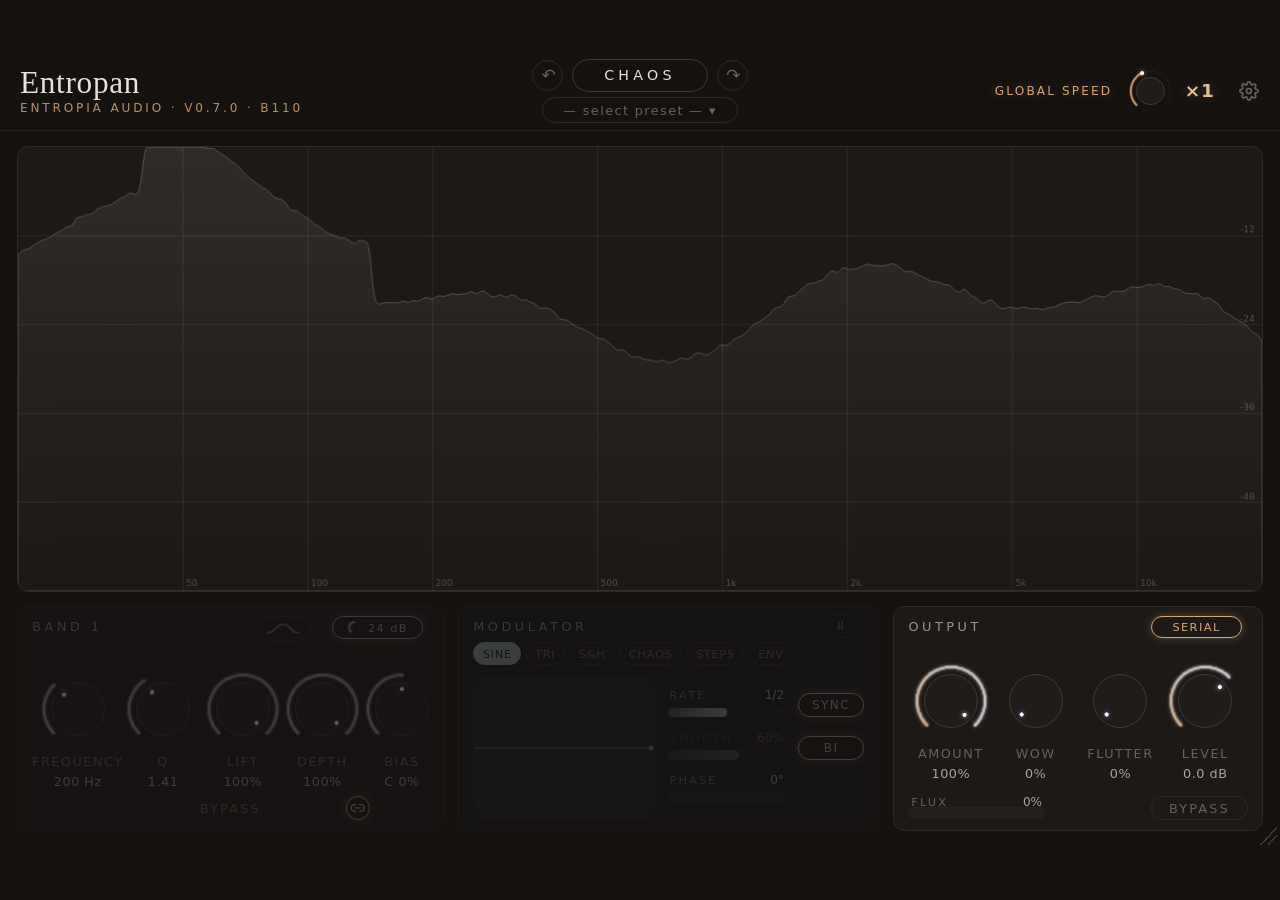
==== commit c5640333: "feat(Entropan): B110 — shape in the floating window; tilt limit documented Shape picker now also liv" ====
--- a/plugins/Entropan/Source/ui/public/index.html
+++ b/plugins/Entropan/Source/ui/public/index.html
@@ -533,6 +533,14 @@
   /* Delete sits BESIDE solo rather than in the panel's top corner: an X in the
      corner of a floating panel reads as "close this", which is the last thing a
      destructive control should look like. */
+  .qm-shape {
+    flex: 0 0 30px; height: 15px; padding: 0; box-sizing: border-box;
+    background: transparent; color: var(--text-dim);
+    border: 1px solid var(--border-subtle); border-radius: 4px; cursor: pointer;
+    display: inline-flex; align-items: center; justify-content: center;
+  }
+  .qm-shape:hover { color: var(--accent); border-color: var(--accent); }
+  .qm-shape .shape-ico { width: 22px; height: 11px; margin: 0; }
   .qm-del {
     flex: 0 0 16px; height: 15px; padding: 0; line-height: 1;
     font-family: inherit; font-size: 11px; box-sizing: border-box;
@@ -824,6 +832,7 @@
         <div class="qm-track"><div class="qm-fill"></div></div>
       </div>
       <div class="qm-btn-row">
+        <button class="qm-shape" id="qmShape" data-tip="Band shape — click to choose"></button>
         <button class="qm-solo" id="qmSolo" data-tip="Solo — monitor this band's bell on its own, panned. Arm several to hear them together">SOLO</button>
         <button class="qm-del" id="qmDelete" data-tip="Delete this band — frees the slot and resets it. BYPASS only mutes it and keeps the settings">×</button>
       </div>
@@ -990,7 +999,7 @@
 import * as Juce from "./js/juce/index.js";
 
 /* ── BUILD STAMP — bump every dev build so stale caches are obvious ── */
-const ENTROPAN_BUILD = "B109";
+const ENTROPAN_BUILD = "B110";
 // single source for the UI version string — must match juce_add_plugin VERSION
 // in plugins/Entropan/CMakeLists.txt (which drives JucePlugin_VersionString)
 const ENTROPAN_VERSION = "0.7.0";
@@ -2131,8 +2140,8 @@
    plateau on their side, notch dips, tilt see-saws across it. */
 const SHAPES = [
   { name: "BELL",  d: "M1 9 C7 9 7 3 12 3 C17 3 17 9 23 9" },
-  { name: "LOW",   d: "M1 3 L8 3 C12 3 12 9 16 9 L23 9" },
-  { name: "HIGH",  d: "M1 9 L8 9 C12 9 12 3 16 3 L23 3" },
+  { name: "LOW SHELF",  d: "M1 3 L8 3 C12 3 12 9 16 9 L23 9" },
+  { name: "HIGH SHELF", d: "M1 9 L8 9 C12 9 12 3 16 3 L23 3" },
   { name: "NOTCH", d: "M1 3 C7 3 7 9 12 9 C17 9 17 3 23 3" },
   { name: "TILT",  d: "M1 9 L23 3" },
 ];
@@ -2153,6 +2162,8 @@
 });
 shapeToggle.onclick = e => {
   e.stopPropagation();
+  // restore the header anchoring — the quick-menu opener re-points it
+  shapeMenu.style.left = "auto"; shapeMenu.style.right = "92px"; shapeMenu.style.top = "26px";
   shapeMenu.classList.toggle("visible");
   refreshShapeMenu();
 };
@@ -2161,9 +2172,19 @@
   [...shapeMenu.children].forEach((el, i) => el.classList.toggle("on", i === cur));
 }
 window.addEventListener("mousedown", e => {
-  if (! e.target.closest("#shapeMenu") && ! e.target.closest("#shapeToggle"))
+  if (! e.target.closest("#shapeMenu") && ! e.target.closest("#shapeToggle") && ! e.target.closest("#qmShape"))
     shapeMenu.classList.remove("visible");
 });
+document.getElementById("qmShape").onclick = e => {
+  e.stopPropagation();                      // the menu body is a drag surface
+  // Reuse the same picker; anchor it beside the floating window.
+  const r = qmShape.getBoundingClientRect(), pr = spec.parentElement.getBoundingClientRect();
+  shapeMenu.style.top = (r.bottom - pr.top + 4) + "px";
+  shapeMenu.style.right = "auto";
+  shapeMenu.style.left = Math.max(2, r.left - pr.left) + "px";
+  shapeMenu.classList.toggle("visible");
+  refreshShapeMenu();
+};
 document.getElementById("qmDelete").onclick = e => {
   e.stopPropagation();                      // the menu body is a drag surface
   deleteBand(ui.selected);
@@ -2999,6 +3020,7 @@
 const qmGain = document.getElementById("qm_gain");
 const qmBias = document.getElementById("qm_bias");
 const qmSolo = document.getElementById("qmSolo");
+const qmShape = document.getElementById("qmShape");
 let qmOffset = null;
 let qmAnchor = { x: 0, y: 0 };
 (() => {
@@ -3063,6 +3085,12 @@
   // Solo is global in effect, so the button also has to report when SOME OTHER
   // band holds the bus — otherwise you sit on a silent band with an unlit
   // button and no clue why you are hearing something else.
+  // The floating window is the band's own panel, so the shape belongs here too.
+  {
+    const sh = SHAPES[pb.shape.get()] || SHAPES[0];
+    qmShape.innerHTML = shapeIcon(sh.d);
+    qmShape.dataset.tip = "Band shape: " + sh.name + " — click to choose";
+  }
   const soloOn = pb.solo.get();
   const soloElsewhere = P.bands.some((b, i) => i !== ui.selected && b.solo.get());
   qmSolo.classList.toggle("active", soloOn);
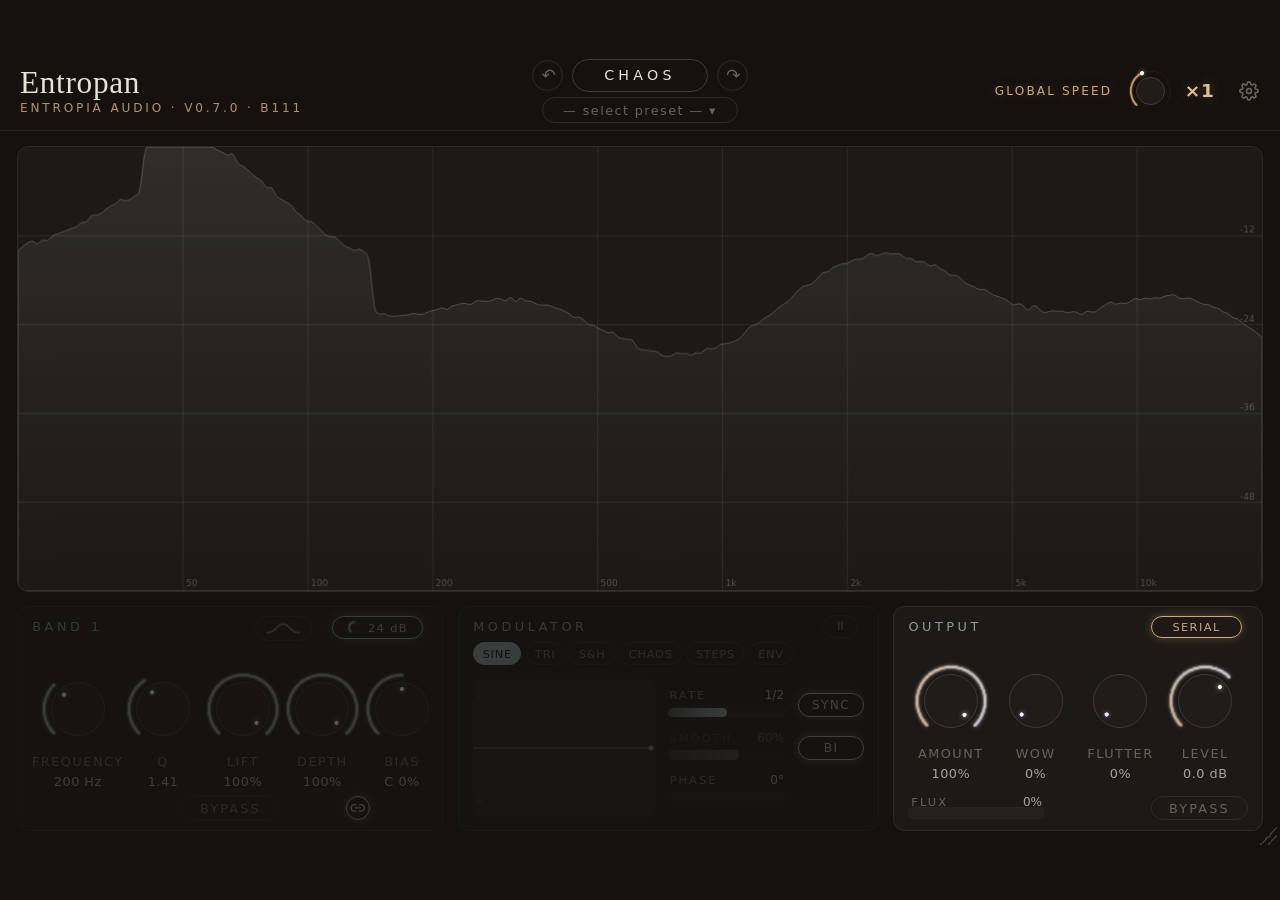
==== commit 0104f267: "fix(Entropan): B111 — shape picker unclipped, quick-menu row fits, tilt curve Choosing a shape from " ====
--- a/plugins/Entropan/Source/ui/public/index.html
+++ b/plugins/Entropan/Source/ui/public/index.html
@@ -529,20 +529,22 @@
      analyser, so the control sits where you are looking while you place it.
      Armed it takes the accent, not the warning colour — bypass is a
      subtraction, solo is a monitor state. */
-  .qm-btn-row { margin-top: 4px; display: flex; gap: 3px; }
+  /* Sized with slack: the row measured 133px of content against 134px of inner
+     width, so any DPI rounding pushed the last button through the window edge. */
+  .qm-btn-row { margin-top: 4px; display: flex; gap: 2px; }
   /* Delete sits BESIDE solo rather than in the panel's top corner: an X in the
      corner of a floating panel reads as "close this", which is the last thing a
      destructive control should look like. */
   .qm-shape {
-    flex: 0 0 30px; height: 15px; padding: 0; box-sizing: border-box;
+    flex: 0 0 24px; height: 15px; padding: 0; box-sizing: border-box;
     background: transparent; color: var(--text-dim);
     border: 1px solid var(--border-subtle); border-radius: 4px; cursor: pointer;
     display: inline-flex; align-items: center; justify-content: center;
   }
   .qm-shape:hover { color: var(--accent); border-color: var(--accent); }
-  .qm-shape .shape-ico { width: 22px; height: 11px; margin: 0; }
+  .qm-shape .shape-ico { width: 18px; height: 10px; margin: 0; }
   .qm-del {
-    flex: 0 0 16px; height: 15px; padding: 0; line-height: 1;
+    flex: 0 0 14px; height: 15px; padding: 0; line-height: 1;
     font-family: inherit; font-size: 11px; box-sizing: border-box;
     background: transparent; color: var(--text-dim);
     border: 1px solid var(--border-subtle); border-radius: 4px; cursor: pointer;
@@ -551,8 +553,8 @@
   }
   .qm-del:hover { color: var(--danger); border-color: var(--danger); }
   .qm-solo {
-    flex: 1; height: 15px; font-family: inherit; font-size: 8px;
-    letter-spacing: 1px; box-sizing: border-box;
+    flex: 1 1 0; min-width: 0; height: 15px; font-family: inherit; font-size: 8px;
+    letter-spacing: 0.6px; box-sizing: border-box; padding: 0;
     background: transparent; color: var(--text-dim);
     border: 1px solid var(--border-subtle); border-radius: 4px; cursor: pointer;
     transition: color var(--t-fast) var(--ease-editorial),
@@ -662,7 +664,7 @@
   /* Pro-Q-style shape picker: the icon IS the label, so the curve you are
      choosing is the thing you look at. */
   .shape-menu {
-    position: absolute; top: 26px; right: 92px; z-index: 20; display: none;
+    position: absolute; z-index: 20; display: none;   /* placed by openShapeMenu */
     padding: 3px; border-radius: 7px; min-width: 104px;
     background: var(--floating-bg); border: 1px solid var(--border-bright);
     box-shadow: 0 4px 14px rgba(0,0,0,0.40);
@@ -785,6 +787,13 @@
 <div class="plugin-shell" id="pluginShell">
   <div class="mutation-flash" id="mutationFlash"></div>
   <div class="bypass-dim" id="bypassDim"></div>
+  <!-- Shape picker popup. SHELL-level on purpose: it opens from two anchors
+       (band header + floating band window), and inside a .section-col it was
+       clipped by that card's overflow:hidden the moment the anchor maths put
+       it outside the card — which is exactly what happened from the floating
+       window. The shell clips nothing and both anchors share one coordinate
+       space. -->
+  <div class="shape-menu" id="shapeMenu"></div>
 
   <!-- HEADER -->
   <div class="header">
@@ -845,7 +854,6 @@
       <div class="section-label" id="bandSecLabel">Band 1</div>
       <button class="toggle-btn bypass-btn band-bypass-btn" id="bandBypassBtn" data-tip="Bypass this band — its bell stays placed but stops processing">BYPASS</button>
       <button class="mode-toggle routing-toggle shape-toggle" id="shapeToggle" data-tip="Band shape — what this band grabs"></button>
-      <div class="shape-menu" id="shapeMenu"></div>
       <button class="mode-toggle routing-toggle" id="slopeToggle" data-tip="Crossover slope — drag ↑↓, continuous 12…48 dB/oct. Soft wide grab … surgical edges. Double-click: 24" style="cursor: ns-resize;"><canvas id="slopeDial"></canvas><span id="slopeDbText">24 dB</span></button>
       <div class="knob-row">
         <div class="knob-wrap" id="knob_freq"></div>
@@ -999,7 +1007,7 @@
 import * as Juce from "./js/juce/index.js";
 
 /* ── BUILD STAMP — bump every dev build so stale caches are obvious ── */
-const ENTROPAN_BUILD = "B110";
+const ENTROPAN_BUILD = "B111";
 // single source for the UI version string — must match juce_add_plugin VERSION
 // in plugins/Entropan/CMakeLists.txt (which drives JucePlugin_VersionString)
 const ENTROPAN_VERSION = "0.7.0";
@@ -2160,13 +2168,24 @@
   });
   shapeMenu.appendChild(b);
 });
-shapeToggle.onclick = e => {
-  e.stopPropagation();
-  // restore the header anchoring — the quick-menu opener re-points it
-  shapeMenu.style.left = "auto"; shapeMenu.style.right = "92px"; shapeMenu.style.top = "26px";
+/* One opener for both anchors. Shell-relative coordinates, clamped inside the
+   shell; opens above the anchor when below would run off the bottom (the band
+   header sits low, so that is its normal case). */
+function openShapeMenu(anchorEl) {
+  const shell = document.getElementById("pluginShell").getBoundingClientRect();
+  const a = anchorEl.getBoundingClientRect();
   shapeMenu.classList.toggle("visible");
+  if (! shapeMenu.classList.contains("visible")) return;
   refreshShapeMenu();
-};
+  const mw = shapeMenu.offsetWidth, mh = shapeMenu.offsetHeight;
+  let left = a.left - shell.left;
+  let top  = a.bottom - shell.top + 4;
+  if (top + mh > shell.height - 4) top = a.top - shell.top - mh - 4;   // flip above
+  shapeMenu.style.right = "auto";
+  shapeMenu.style.left = clamp(left, 4, shell.width - mw - 4) + "px";
+  shapeMenu.style.top  = clamp(top, 4, shell.height - mh - 4) + "px";
+}
+shapeToggle.onclick = e => { e.stopPropagation(); openShapeMenu(shapeToggle); };
 function refreshShapeMenu() {
   const cur = PB().shape.get();
   [...shapeMenu.children].forEach((el, i) => el.classList.toggle("on", i === cur));
@@ -2177,13 +2196,7 @@
 });
 document.getElementById("qmShape").onclick = e => {
   e.stopPropagation();                      // the menu body is a drag surface
-  // Reuse the same picker; anchor it beside the floating window.
-  const r = qmShape.getBoundingClientRect(), pr = spec.parentElement.getBoundingClientRect();
-  shapeMenu.style.top = (r.bottom - pr.top + 4) + "px";
-  shapeMenu.style.right = "auto";
-  shapeMenu.style.left = Math.max(2, r.left - pr.left) + "px";
-  shapeMenu.classList.toggle("visible");
-  refreshShapeMenu();
+  openShapeMenu(e.currentTarget);
 };
 document.getElementById("qmDelete").onclick = e => {
   e.stopPropagation();                      // the menu body is a drag surface
@@ -2685,9 +2698,11 @@
     case 1:  v = 1 / (1 + Math.exp(s * 4 * p)); break;   // Low  — shelf, open below
     case 2:  v = 1 / (1 + Math.exp(-s * 4 * p)); break;  // High — shelf, open above
     case 3:  v = 1 - bell; break;                        // Notch — everything but
-    case 4:  v = 1 - bell; break;                        // Tilt — both halves move,
-                                                         // opposite ways (see the
-                                                         // split pan bar)
+    case 4:  v = 0.5 * (1 - Math.tanh(s * 0.8)); break;  // Tilt — a see-saw pivoting
+                                                         // at the handle (it drew
+                                                         // 1-bell before, which was
+                                                         // indistinguishable from
+                                                         // Notch)
     default: v = bell;                                   // Bell
   }
   return v * (d.lift / 100);
@@ -3086,10 +3101,16 @@
   // band holds the bus — otherwise you sit on a silent band with an unlit
   // button and no clue why you are hearing something else.
   // The floating window is the band's own panel, so the shape belongs here too.
+  // updateQuickMenu runs EVERY FRAME — rewrite the icon only when the shape
+  // actually changes, or the SVG is torn down and rebuilt 60 times a second.
   {
-    const sh = SHAPES[pb.shape.get()] || SHAPES[0];
-    qmShape.innerHTML = shapeIcon(sh.d);
-    qmShape.dataset.tip = "Band shape: " + sh.name + " — click to choose";
+    const si = pb.shape.get();
+    if (qmShape._shape !== si) {
+      qmShape._shape = si;
+      const sh = SHAPES[si] || SHAPES[0];
+      qmShape.innerHTML = shapeIcon(sh.d);
+      qmShape.dataset.tip = "Band shape: " + sh.name + " — click to choose";
+    }
   }
   const soloOn = pb.solo.get();
   const soloElsewhere = P.bands.some((b, i) => i !== ui.selected && b.solo.get());
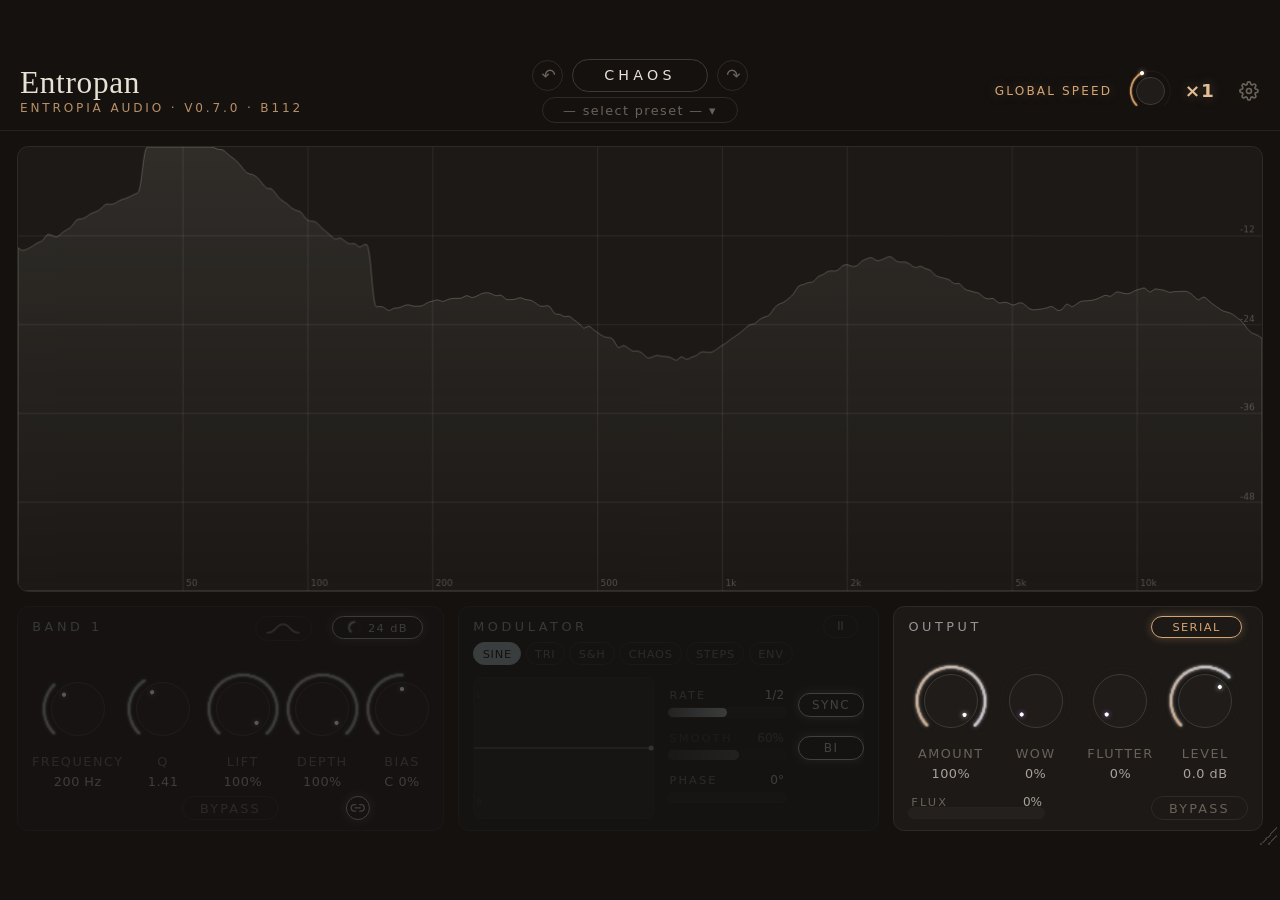
==== commit 1c694fe7: "fix(Entropan): B112 — real Linkwitz-Riley tilt; quick-menu clamps to its size The "play/pause overfl" ====
--- a/plugins/Entropan/Source/ui/public/index.html
+++ b/plugins/Entropan/Source/ui/public/index.html
@@ -1007,7 +1007,7 @@
 import * as Juce from "./js/juce/index.js";
 
 /* ── BUILD STAMP — bump every dev build so stale caches are obvious ── */
-const ENTROPAN_BUILD = "B111";
+const ENTROPAN_BUILD = "B112";
 // single source for the UI version string — must match juce_add_plugin VERSION
 // in plugins/Entropan/CMakeLists.txt (which drives JucePlugin_VersionString)
 const ENTROPAN_VERSION = "0.7.0";
@@ -3079,13 +3079,17 @@
   const py = (1 - (pb.lift.get() / 100) * topH * 0.5) * rh;
   const half = (pb.width.get() / 2) / Math.log2(FMAX / FMIN) * rw;
   let mx = hx + half + 10, my = py - 24;
-  if (mx + 122 > rw) mx = hx - half - 130;
-  mx = clamp(mx, 4, rw - 122);
-  my = clamp(my, 4, rh - 86);
+  // MEASURED, not hardcoded: the old constants (122/86) froze the menu's
+  // original size, so every row added since let it hang below the analyser —
+  // over the modulator header, where the freeze ▶ painted through it.
+  const qmW = quickMenu.offsetWidth + 4, qmH = quickMenu.offsetHeight + 4;
+  if (mx + qmW > rw) mx = hx - half - qmW - 8;
+  mx = clamp(mx, 4, rw - qmW);
+  my = clamp(my, 4, rh - qmH);
   qmAnchor = { x: mx, y: my };
   if (qmOffset) {
-    mx = clamp(mx + qmOffset.dx, 0, rw - 122);
-    my = clamp(my + qmOffset.dy, 0, rh - 86);
+    mx = clamp(mx + qmOffset.dx, 0, rw - qmW);
+    my = clamp(my + qmOffset.dy, 0, rh - qmH);
   }
   quickMenu.style.left = mx + "px";
   quickMenu.style.top = my + "px";
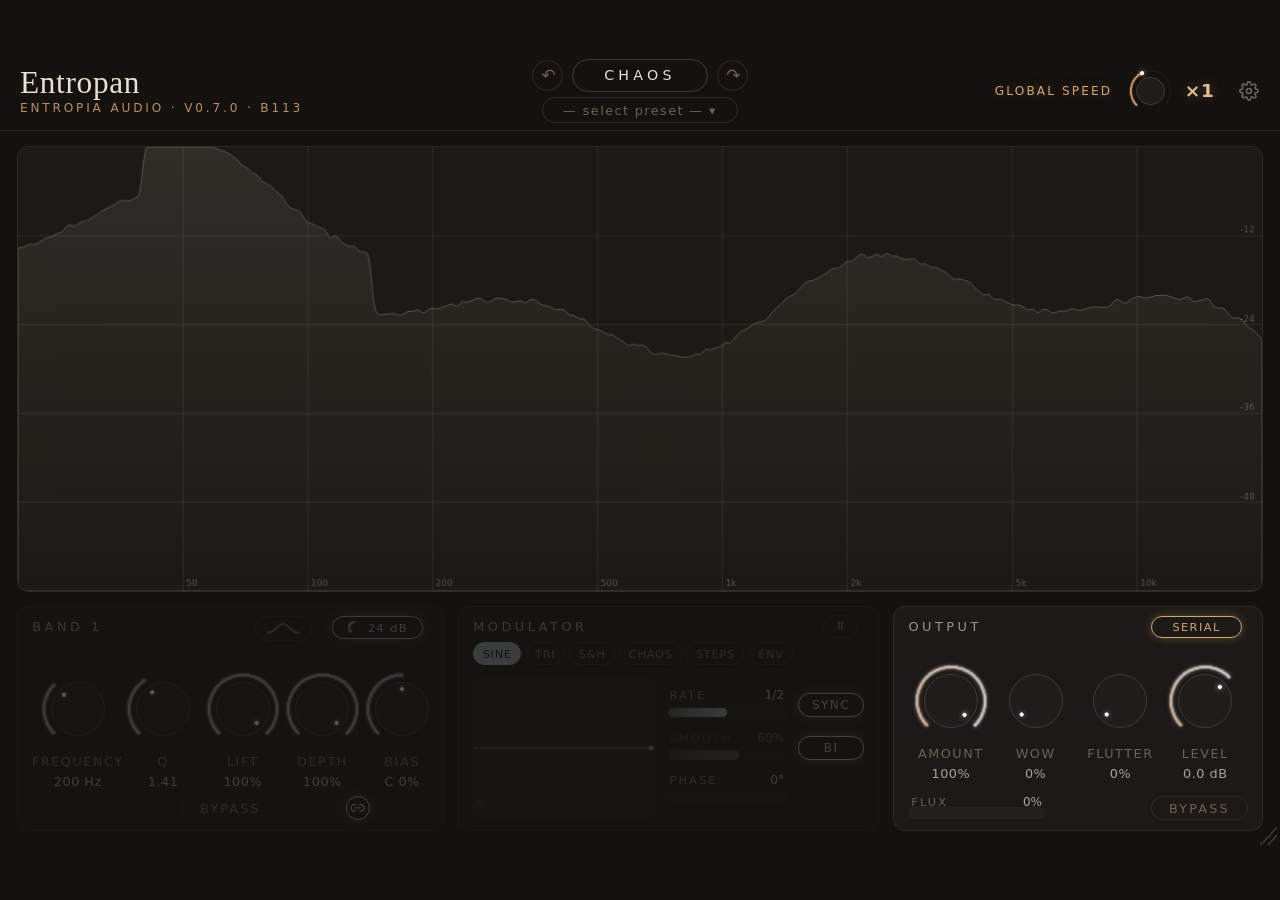
==== commit 9b04897a: "fix(Entropan): B113 — tilt's drawing follows the pan; dead controls greyed The tilt LOOKED stuck poi" ====
--- a/plugins/Entropan/Source/ui/public/index.html
+++ b/plugins/Entropan/Source/ui/public/index.html
@@ -663,6 +663,8 @@
   .shape-ico path { fill: none; stroke: currentColor; stroke-width: 1.4; stroke-linecap: round; stroke-linejoin: round; }
   /* Pro-Q-style shape picker: the icon IS the label, so the curve you are
      choosing is the thing you look at. */
+  /* controls a shape ignores: tilt is pinned to LR4, so Q and SLOPE do nothing */
+  .ctl-off { opacity: 0.35; pointer-events: none; }
   .shape-menu {
     position: absolute; z-index: 20; display: none;   /* placed by openShapeMenu */
     padding: 3px; border-radius: 7px; min-width: 104px;
@@ -1007,7 +1009,7 @@
 import * as Juce from "./js/juce/index.js";
 
 /* ── BUILD STAMP — bump every dev build so stale caches are obvious ── */
-const ENTROPAN_BUILD = "B112";
+const ENTROPAN_BUILD = "B113";
 // single source for the UI version string — must match juce_add_plugin VERSION
 // in plugins/Entropan/CMakeLists.txt (which drives JucePlugin_VersionString)
 const ENTROPAN_VERSION = "0.7.0";
@@ -2394,6 +2396,10 @@
   shapeToggle.dataset.tip = "Band shape: " + shp.name
     + " — what this band grabs. Click to choose.";
   refreshShapeMenu();
+  // Tilt is pinned to LR4 — Q and SLOPE do nothing there, so show that.
+  const tiltOn = pb.shape.get() === 4;
+  document.getElementById("knob_bwidth").classList.toggle("ctl-off", tiltOn);
+  document.getElementById("slopeToggle").classList.toggle("ctl-off", tiltOn);
   document.getElementById("slopeDbText").textContent = slopeDb(pb.slope.get()) + " dB";
   drawSlopeDial(pb.slope.get(), c);
   tintToggle(st, c);   // selected band's colour — it is a per-band setting
@@ -2698,11 +2704,18 @@
     case 1:  v = 1 / (1 + Math.exp(s * 4 * p)); break;   // Low  — shelf, open below
     case 2:  v = 1 / (1 + Math.exp(-s * 4 * p)); break;  // High — shelf, open above
     case 3:  v = 1 - bell; break;                        // Notch — everything but
-    case 4:  v = 0.5 * (1 - Math.tanh(s * 0.8)); break;  // Tilt — a see-saw pivoting
-                                                         // at the handle (it drew
-                                                         // 1-bell before, which was
-                                                         // indistinguishable from
-                                                         // Notch)
+    case 4: {                                            // Tilt — a see-saw that
+      // ROCKS with the band's live pan. It was drawn static, lows always up,
+      // which read as "the tilt is stuck pointing at the lows" no matter what
+      // the audio did. Height here = pushed toward the pan side: pan R lifts
+      // the highs (EQ tilt-plus), pan L lifts the lows, centre is flat.
+      // The transition is FIXED at the LR4 width — the DSP pins tilt to LR4,
+      // so the drawing must not pretend the Q knob changes it.
+      const p = clamp(ui.bands[i].pan || 0, -1, 1);
+      const sF = (x - d.freqN) / 0.08;
+      v = 0.5 * (1 + Math.tanh(sF) * p);
+      break;
+    }
     default: v = bell;                                   // Bell
   }
   return v * (d.lift / 100);
@@ -2832,7 +2845,12 @@
       const cache = auraCache[bi];
       // bellP (slope morph) shapes the traced bell — without it in the key a
       // slope change kept stamping the stale aura bitmap (user report)
-      const key = [W, H, gainV.toFixed(2), freqV.toFixed(1), widthV.toFixed(3), liftV.toFixed(1), dd.bellP.toFixed(2), dd.shape, c].join("|");
+      // Tilt's curve rocks with the live pan, so its aura must re-render as it
+      // moves — but the blur render is the expensive thing this cache exists
+      // to avoid, so the pan is bucketed to quarter steps: the aura rocks in
+      // 9 coarse positions while the traced outline stays perfectly smooth.
+      const panBucket = dd.shape === 4 ? Math.round(clamp(ui.bands[bi].pan || 0, -1, 1) * 4) : 0;
+      const key = [W, H, gainV.toFixed(2), freqV.toFixed(1), widthV.toFixed(3), liftV.toFixed(1), dd.bellP.toFixed(2), dd.shape, panBucket, c].join("|");
       if (cache.key !== key) {
         cache.key = key;
         cache.canvas.width = W; cache.canvas.height = H;
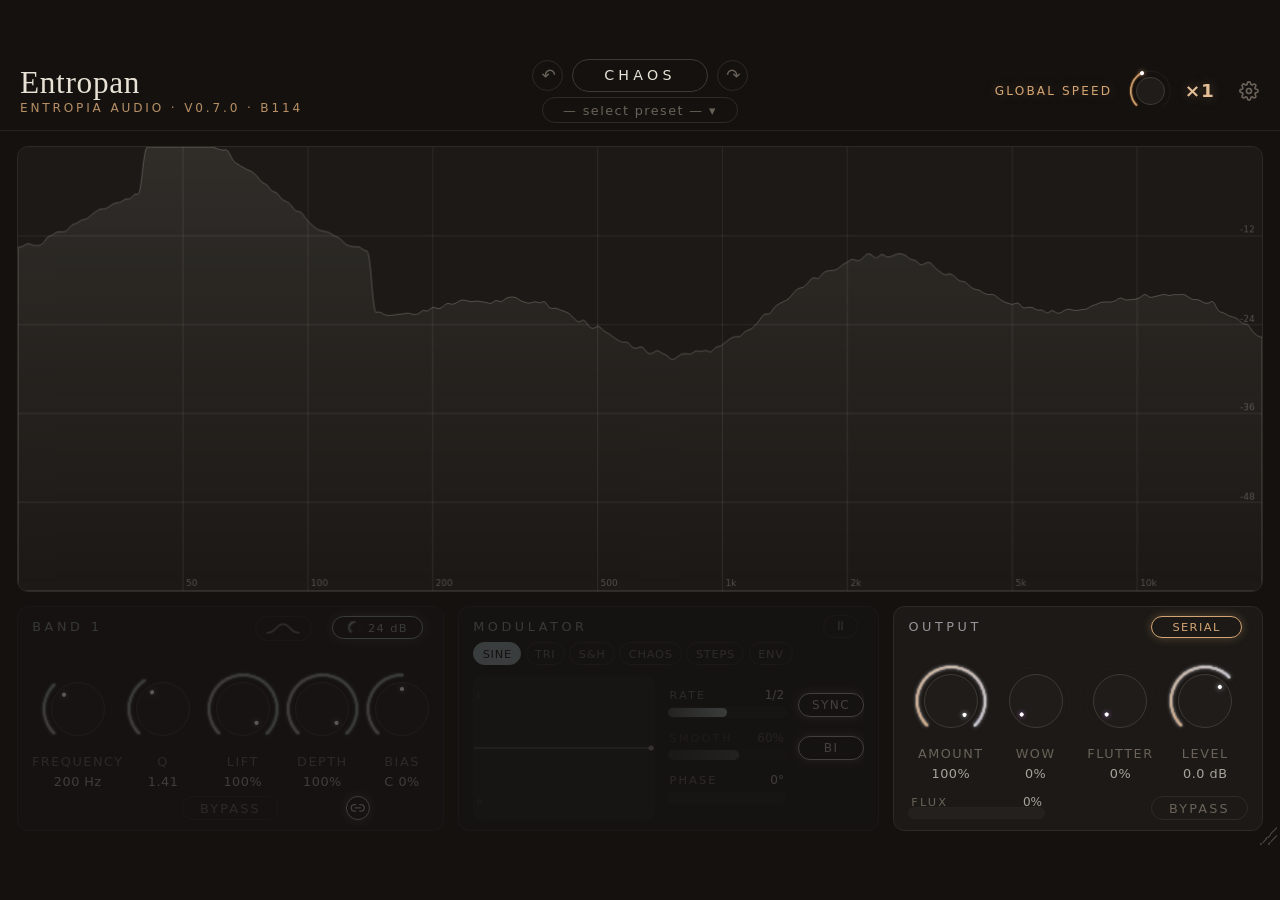
==== commit 66bad4bc: "feat(Entropan): B114 — play/pause joins the floating band window The per-band freeze (the MODULATOR " ====
--- a/plugins/Entropan/Source/ui/public/index.html
+++ b/plugins/Entropan/Source/ui/public/index.html
@@ -543,6 +543,20 @@
   }
   .qm-shape:hover { color: var(--accent); border-color: var(--accent); }
   .qm-shape .shape-ico { width: 18px; height: 10px; margin: 0; }
+  /* Per-band freeze, same param as the MODULATOR header's ⏸ — the row shows
+     ⏸ while running and ▶ while held, mirroring that button exactly. */
+  .qm-freeze {
+    flex: 0 0 20px; height: 15px; padding: 0; box-sizing: border-box;
+    font-family: inherit; font-size: 8.5px; line-height: 1;
+    background: transparent; color: var(--text-dim);
+    border: 1px solid var(--border-subtle); border-radius: 4px; cursor: pointer;
+    display: inline-flex; align-items: center; justify-content: center;
+  }
+  .qm-freeze:hover { color: var(--accent); border-color: var(--accent); }
+  .qm-freeze.frozen {
+    color: var(--freeze-on); border-color: var(--freeze-on);
+    box-shadow: 0 0 5px var(--freeze-glow);
+  }
   .qm-del {
     flex: 0 0 14px; height: 15px; padding: 0; line-height: 1;
     font-family: inherit; font-size: 11px; box-sizing: border-box;
@@ -844,6 +858,7 @@
       </div>
       <div class="qm-btn-row">
         <button class="qm-shape" id="qmShape" data-tip="Band shape — click to choose"></button>
+        <button class="qm-freeze" id="qmFreeze" data-tip="Pause this band's modulation — all waveforms hold their value">⏸</button>
         <button class="qm-solo" id="qmSolo" data-tip="Solo — monitor this band's bell on its own, panned. Arm several to hear them together">SOLO</button>
         <button class="qm-del" id="qmDelete" data-tip="Delete this band — frees the slot and resets it. BYPASS only mutes it and keeps the settings">×</button>
       </div>
@@ -1009,7 +1024,7 @@
 import * as Juce from "./js/juce/index.js";
 
 /* ── BUILD STAMP — bump every dev build so stale caches are obvious ── */
-const ENTROPAN_BUILD = "B113";
+const ENTROPAN_BUILD = "B114";
 // single source for the UI version string — must match juce_add_plugin VERSION
 // in plugins/Entropan/CMakeLists.txt (which drives JucePlugin_VersionString)
 const ENTROPAN_VERSION = "0.7.0";
@@ -2207,6 +2222,11 @@
 document.getElementById("qmSolo").onclick = e => {
   e.stopPropagation();                      // the menu body is a drag surface
   PB().solo.set(!PB().solo.get());
+  refreshPanels(); updateQuickMenu();
+};
+document.getElementById("qmFreeze").onclick = e => {
+  e.stopPropagation();
+  PB().freeze.set(!PB().freeze.get());      // same param as the MODULATOR ⏸
   refreshPanels(); updateQuickMenu();
 };
 {
@@ -3054,6 +3074,7 @@
 const qmBias = document.getElementById("qm_bias");
 const qmSolo = document.getElementById("qmSolo");
 const qmShape = document.getElementById("qmShape");
+const qmFreeze = document.getElementById("qmFreeze");
 let qmOffset = null;
 let qmAnchor = { x: 0, y: 0 };
 (() => {
@@ -3134,6 +3155,13 @@
       qmShape.dataset.tip = "Band shape: " + sh.name + " — click to choose";
     }
   }
+  // Freeze mirrors the MODULATOR header's button exactly: ⏸ while running,
+  // ▶ while held, lit in the freeze colour when engaged.
+  const qmFrozen = pb.freeze.get();
+  qmFreeze.textContent = qmFrozen ? "▶" : "⏸";
+  qmFreeze.classList.toggle("frozen", qmFrozen);
+  qmFreeze.dataset.tip = qmFrozen ? "Resume this band's modulation"
+                                  : "Pause this band's modulation — all waveforms hold their value";
   const soloOn = pb.solo.get();
   const soloElsewhere = P.bands.some((b, i) => i !== ui.selected && b.solo.get());
   qmSolo.classList.toggle("active", soloOn);
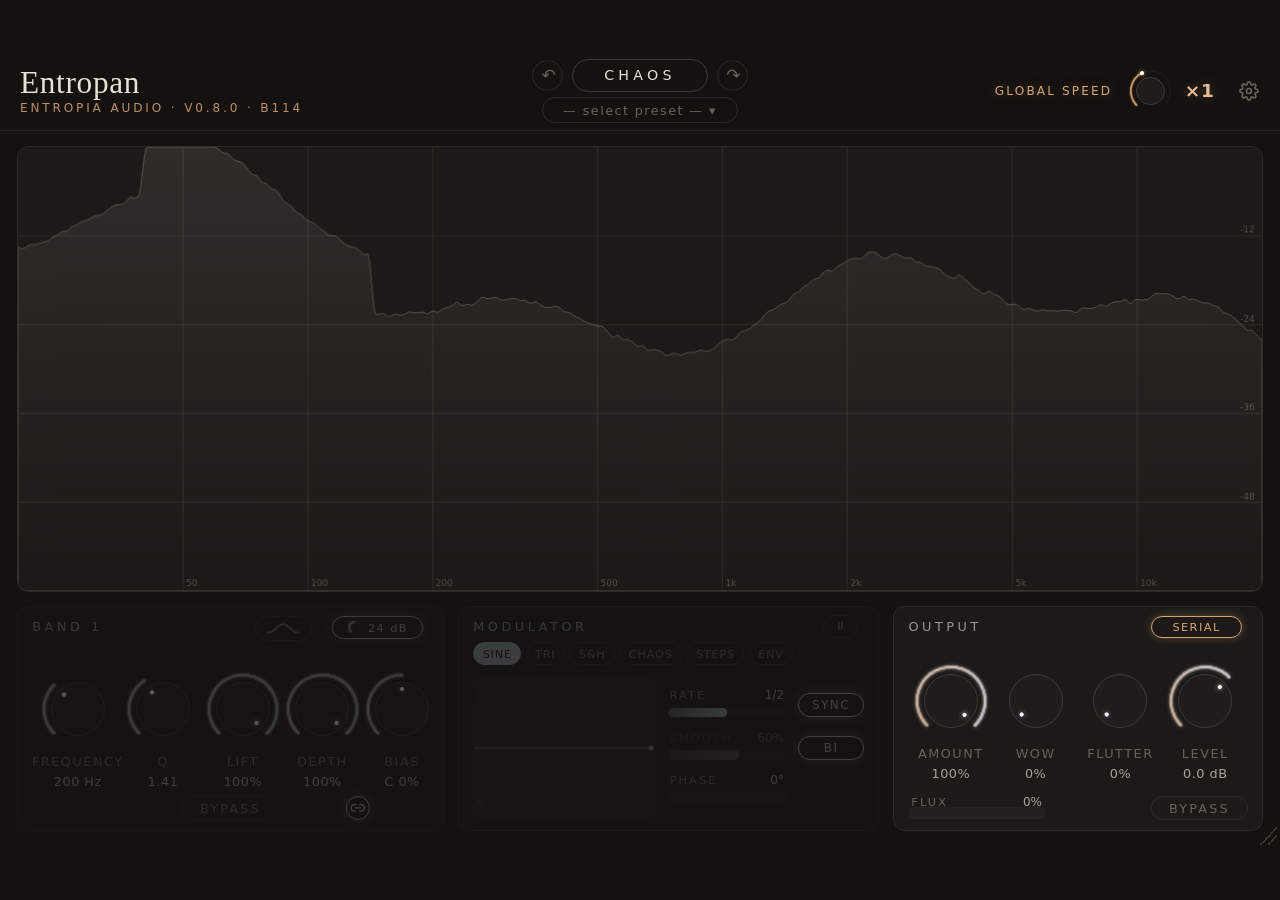
==== commit 3183c370: "release(Entropan): v0.8.0 — shapes, real tilt, Barlow, floating-window controls Everything since 0.7" ====
--- a/plugins/Entropan/Source/ui/public/index.html
+++ b/plugins/Entropan/Source/ui/public/index.html
@@ -1027,7 +1027,7 @@
 const ENTROPAN_BUILD = "B114";
 // single source for the UI version string — must match juce_add_plugin VERSION
 // in plugins/Entropan/CMakeLists.txt (which drives JucePlugin_VersionString)
-const ENTROPAN_VERSION = "0.7.0";
+const ENTROPAN_VERSION = "0.8.0";
 console.log("Entropan UI " + ENTROPAN_BUILD);
 // eyebrow build suffix from the ONE build const (a hardcoded copy went stale)
 document.getElementById("eyebrow").textContent += " · " + ENTROPAN_BUILD;
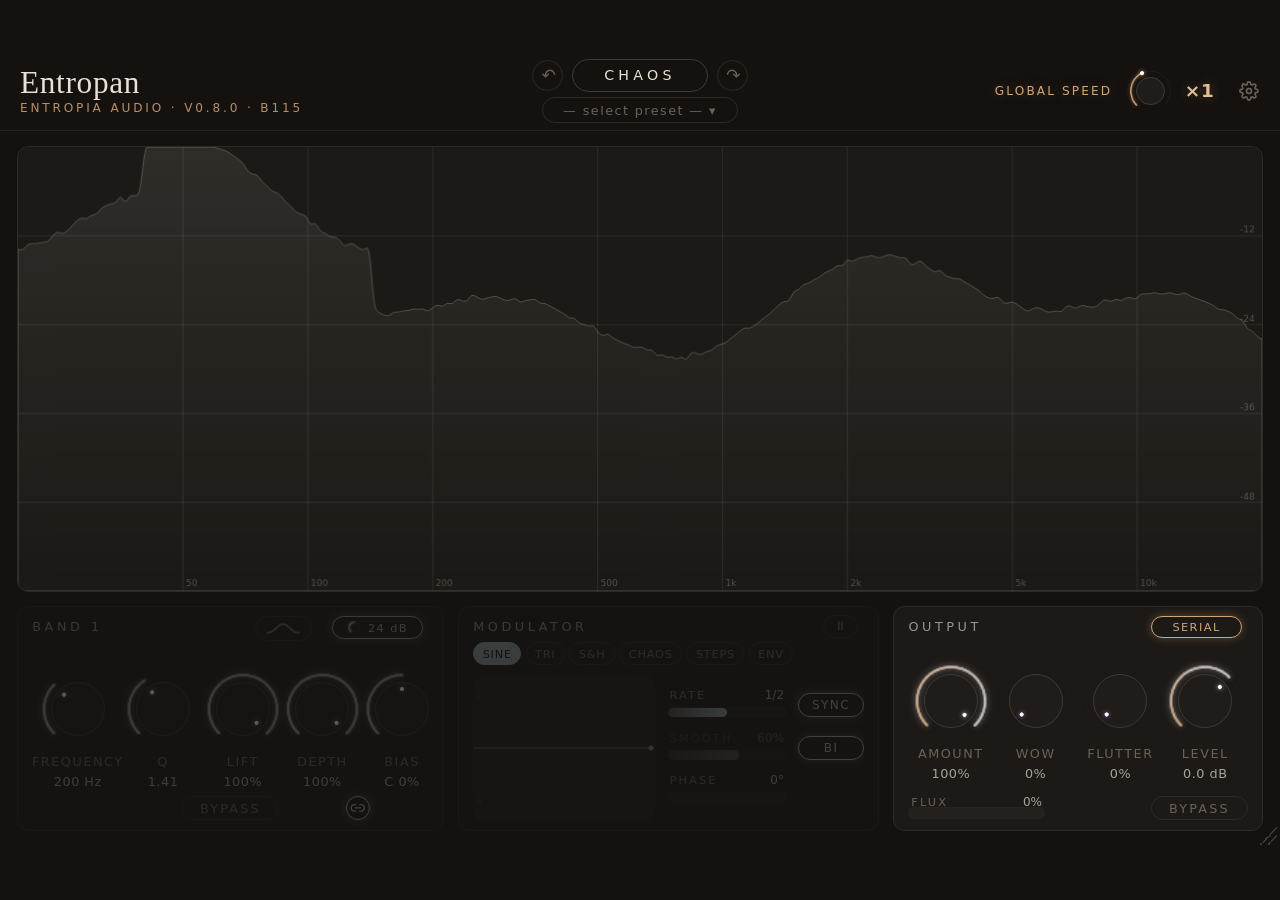
==== commit 27d51302: "fix(Entropan): B115 — band drag froze the GUI; knob glow was ~400 blurs per refresh Same fix as stan" ====
--- a/plugins/Entropan/Source/ui/public/index.html
+++ b/plugins/Entropan/Source/ui/public/index.html
@@ -1024,7 +1024,7 @@
 import * as Juce from "./js/juce/index.js";
 
 /* ── BUILD STAMP — bump every dev build so stale caches are obvious ── */
-const ENTROPAN_BUILD = "B114";
+const ENTROPAN_BUILD = "B115";
 // single source for the UI version string — must match juce_add_plugin VERSION
 // in plugins/Entropan/CMakeLists.txt (which drives JucePlugin_VersionString)
 const ENTROPAN_VERSION = "0.8.0";
@@ -1727,9 +1727,23 @@
       // value still readable but visually deactivated.
       ctx.save(); ctx.shadowBlur = 0; strokeArc(); ctx.restore();
     } else {
-      ctx.save(); ctx.shadowColor = accentColor; ctx.shadowBlur = 9;   ctx.globalAlpha = 0.30; strokeArc(); ctx.restore();
-      ctx.save(); ctx.shadowColor = accentColor; ctx.shadowBlur = 4.5; ctx.globalAlpha = 0.55; strokeArc(); ctx.restore();
-      ctx.save(); ctx.shadowColor = accentColor; ctx.shadowBlur = 1.5; ctx.globalAlpha = 1.0;  strokeArc(); ctx.restore();
+      // Halo as TWO whole-arc blurred strokes, then ONE crisp segmented
+      // gradient pass. It used to blur every gradient SEGMENT in all three
+      // passes — up to ~3×135 Gaussian blurs per refresh. stroke() returns
+      // instantly, so JS profiles showed nothing; the cost landed in raster,
+      // and a band drag (which refreshes FREQ + LIFT every frame) ran at
+      // 210 ms/frame avg, 450 ms p95 — "the GUI is stuck". Same drag with
+      // the blur count collapsed: 16.7 ms/frame, locked 60 fps. The halo
+      // needs no per-segment gradient — it is a blur.
+      ctx.save();
+      ctx.beginPath();
+      ctx.arc(cx, cy, r, degToRad(ARC_START), degToRad(ARC_START + totalAngle));
+      ctx.strokeStyle = accentColor; ctx.lineWidth = arcWidth; ctx.lineCap = "round";
+      ctx.shadowColor = accentColor;
+      ctx.shadowBlur = 9;   ctx.globalAlpha = 0.30; ctx.stroke();
+      ctx.shadowBlur = 4.5; ctx.globalAlpha = 0.55; ctx.stroke();
+      ctx.restore();
+      strokeArc();
     }
   }
 }
